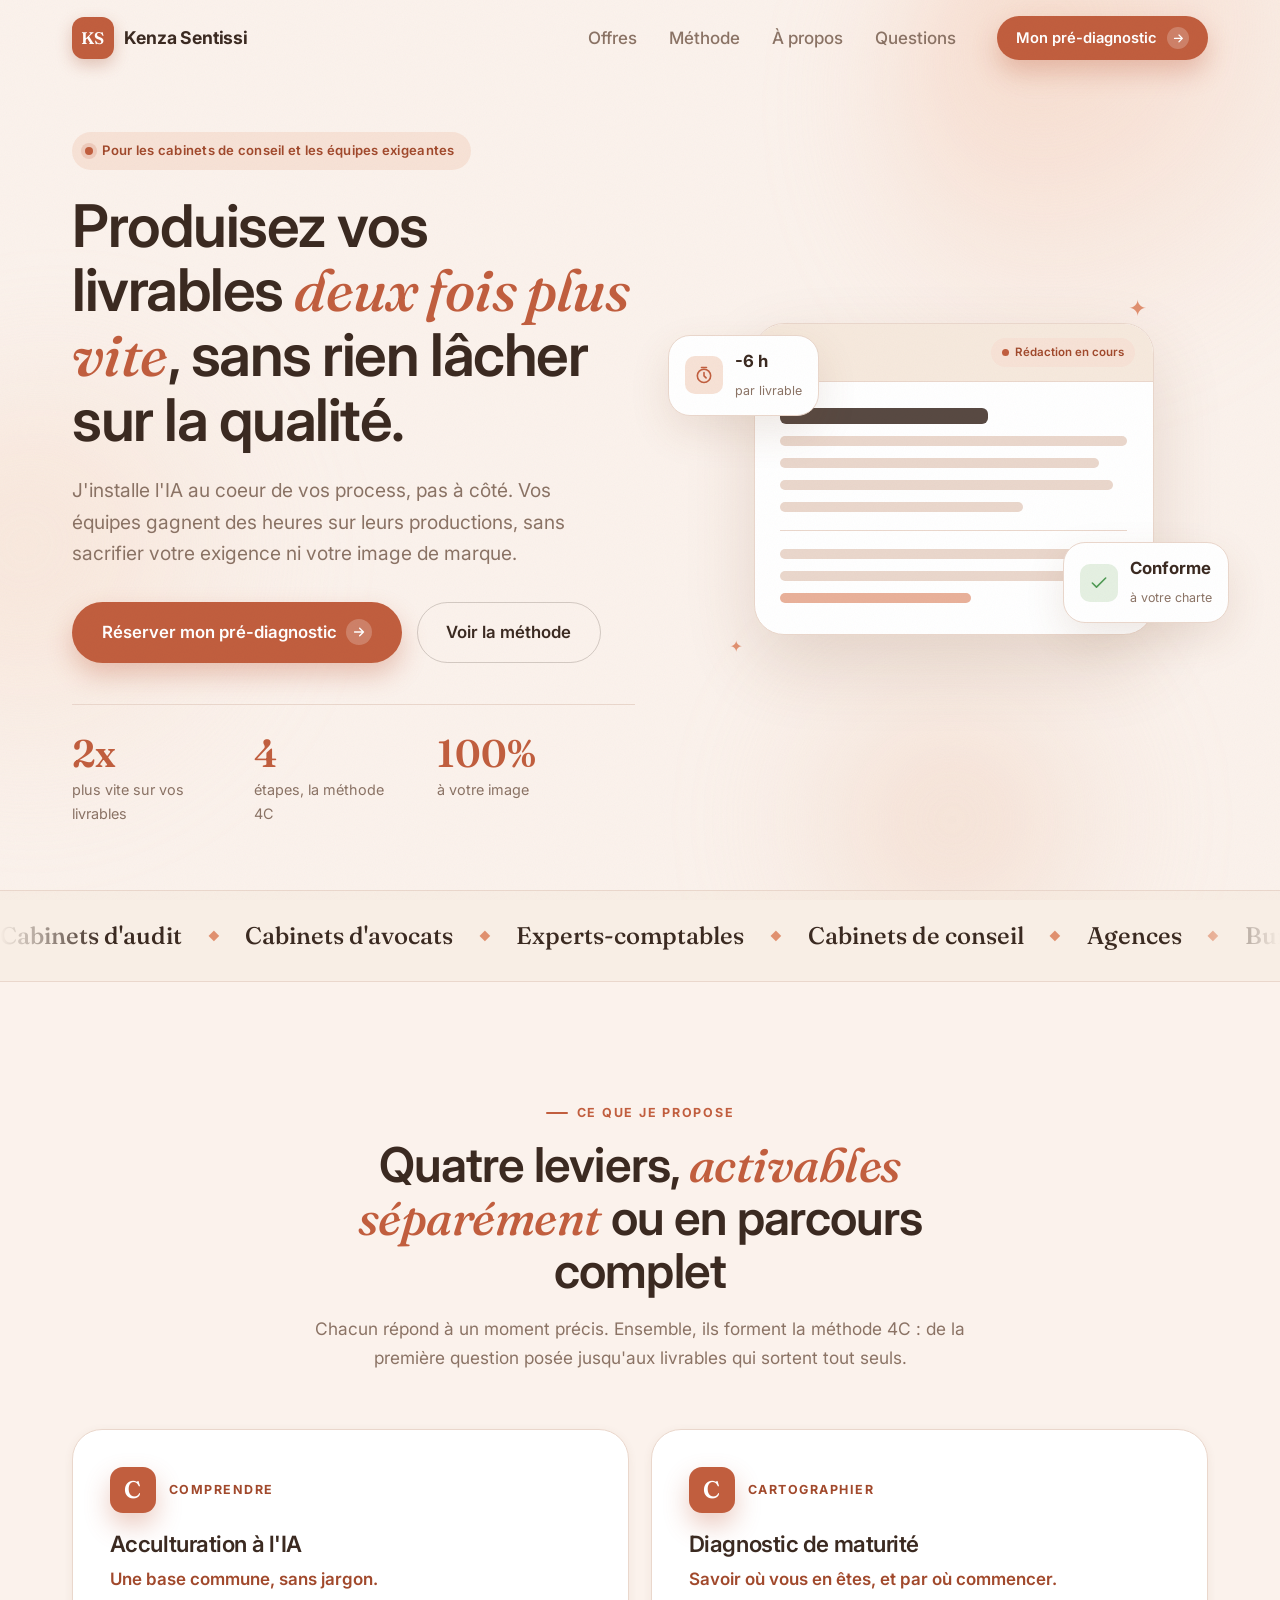
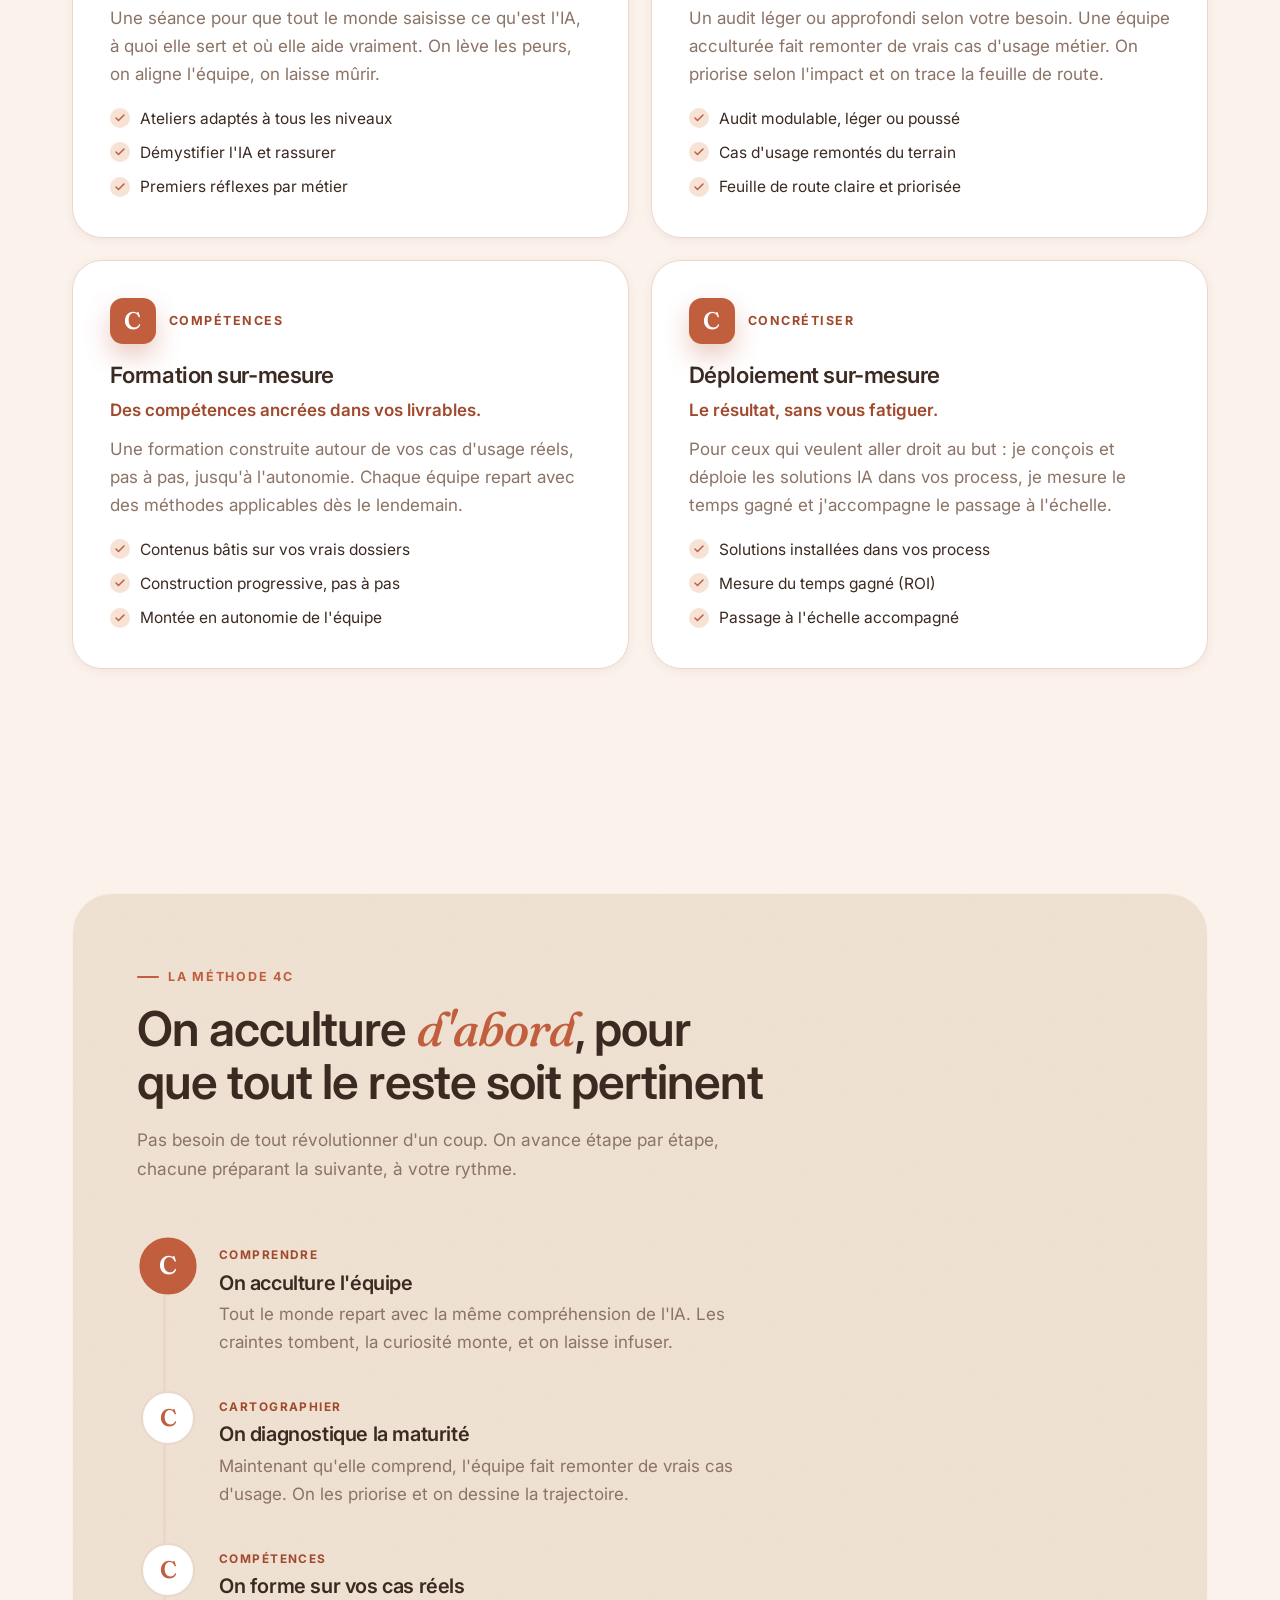
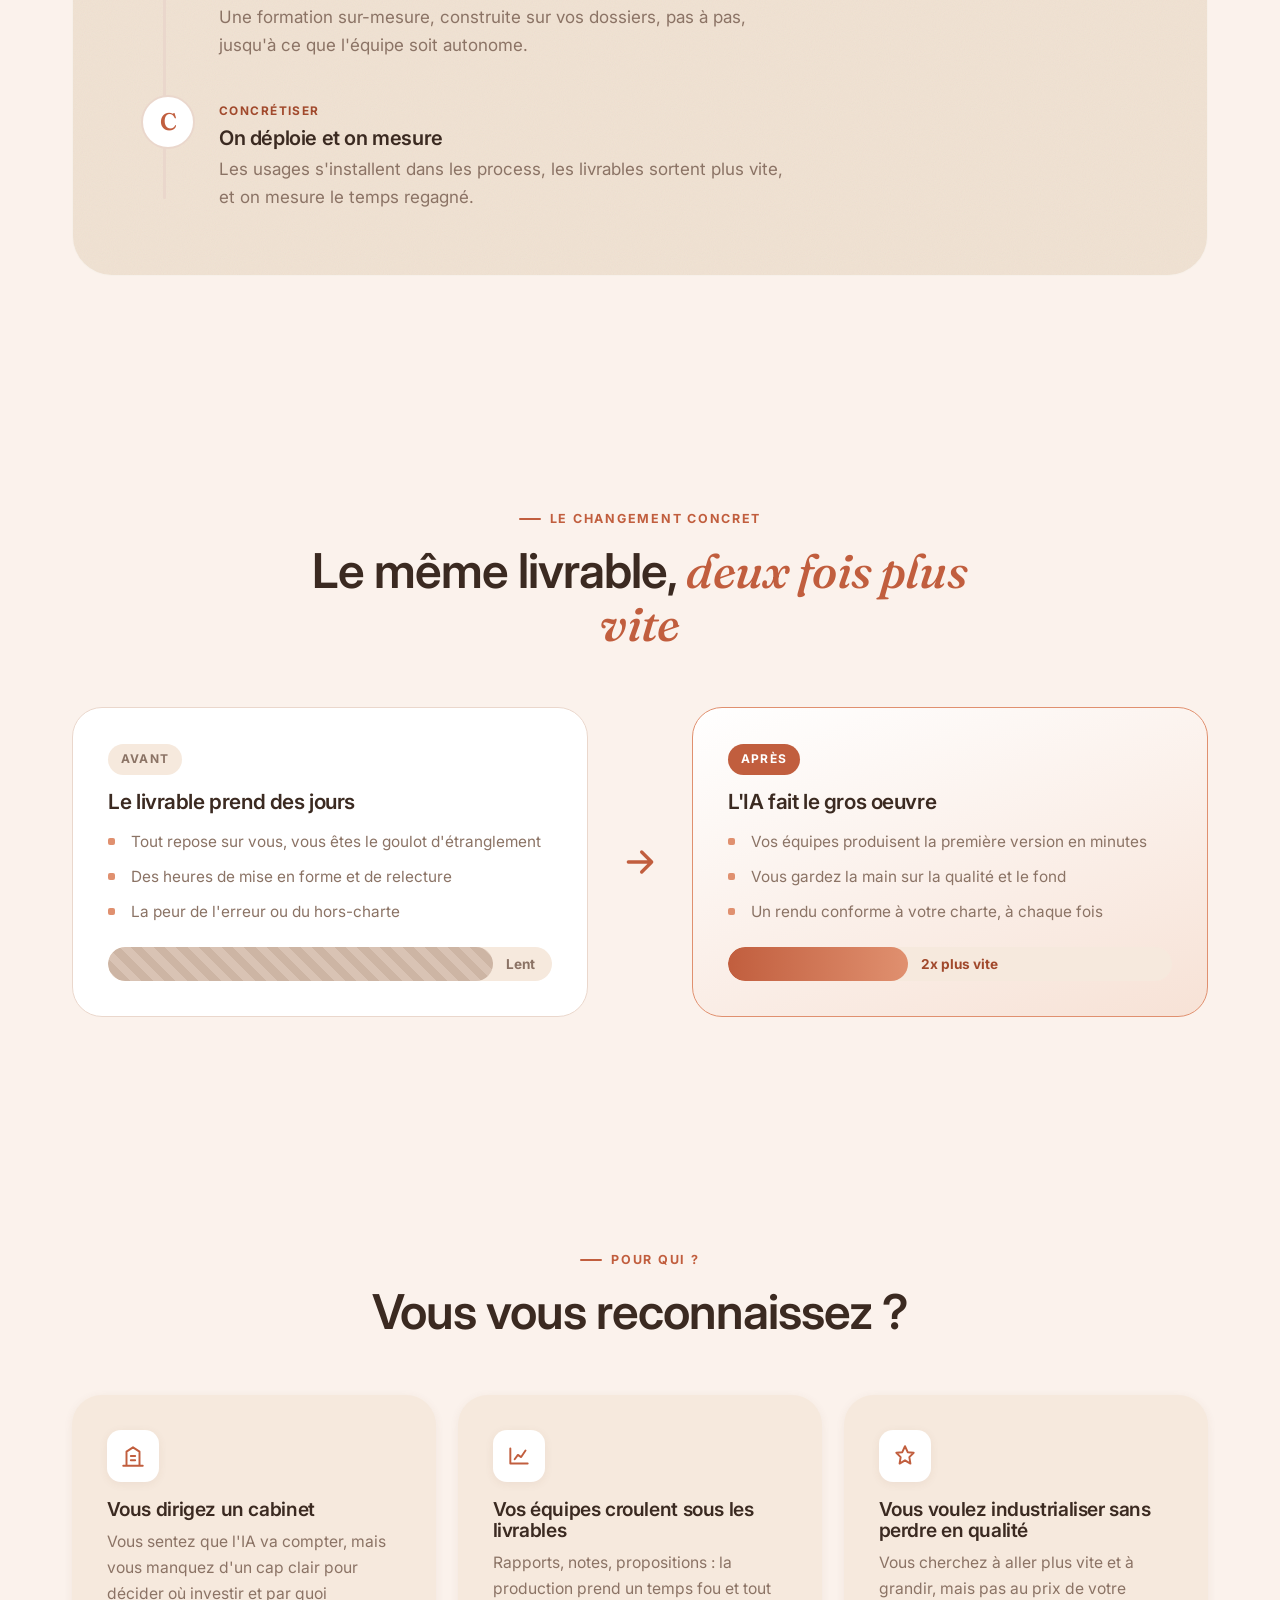
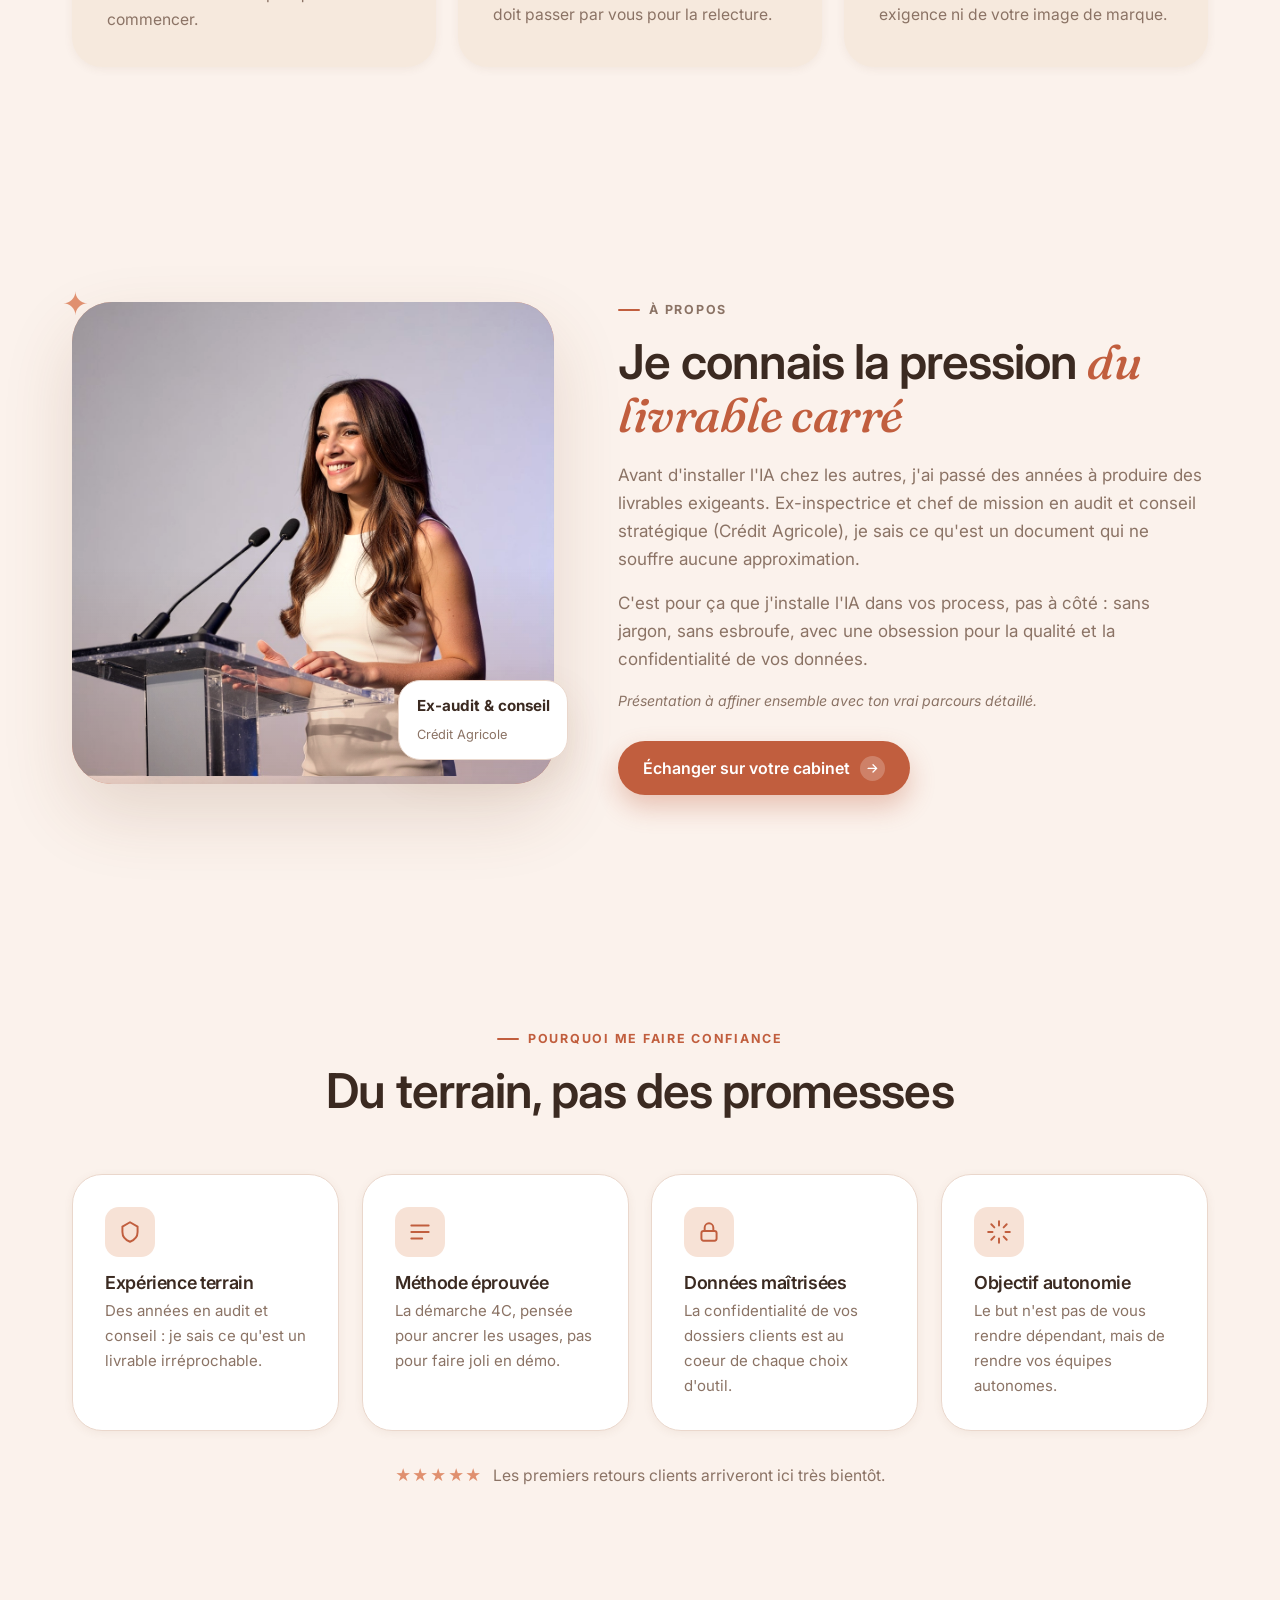
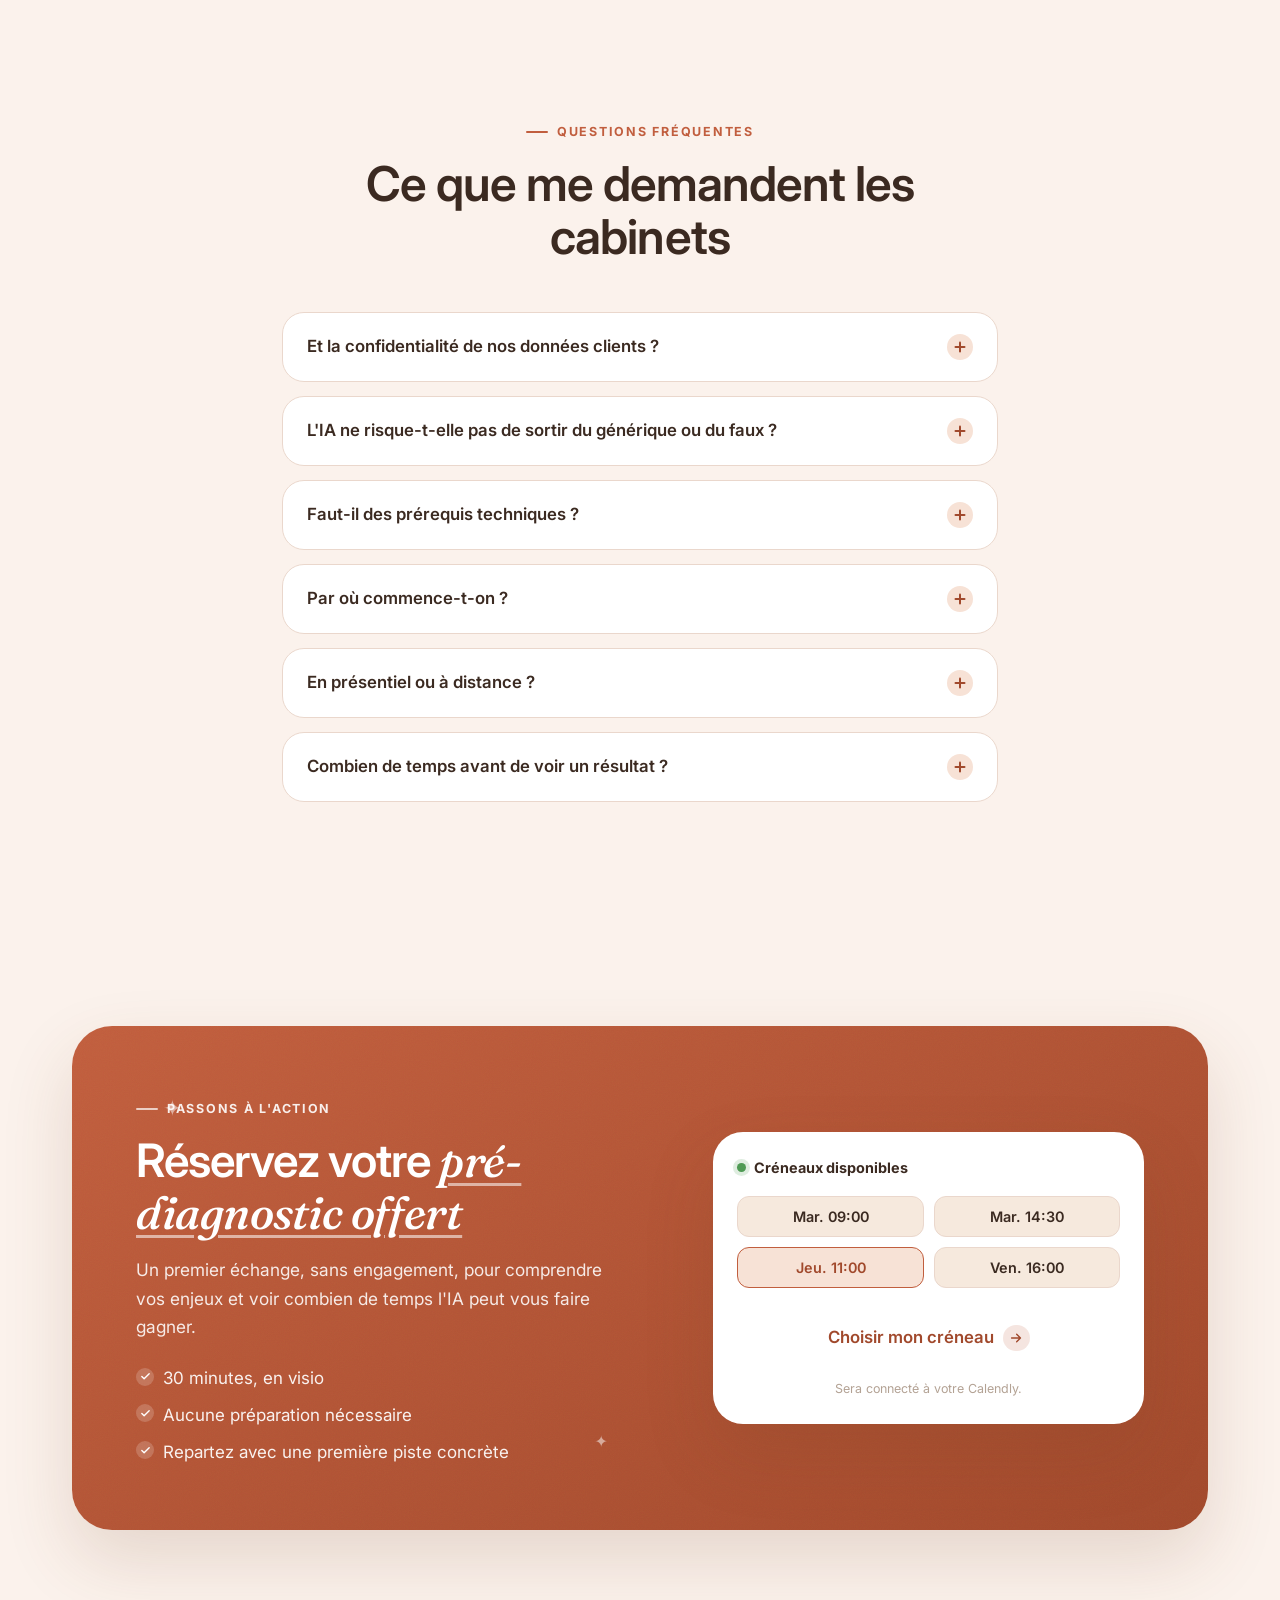
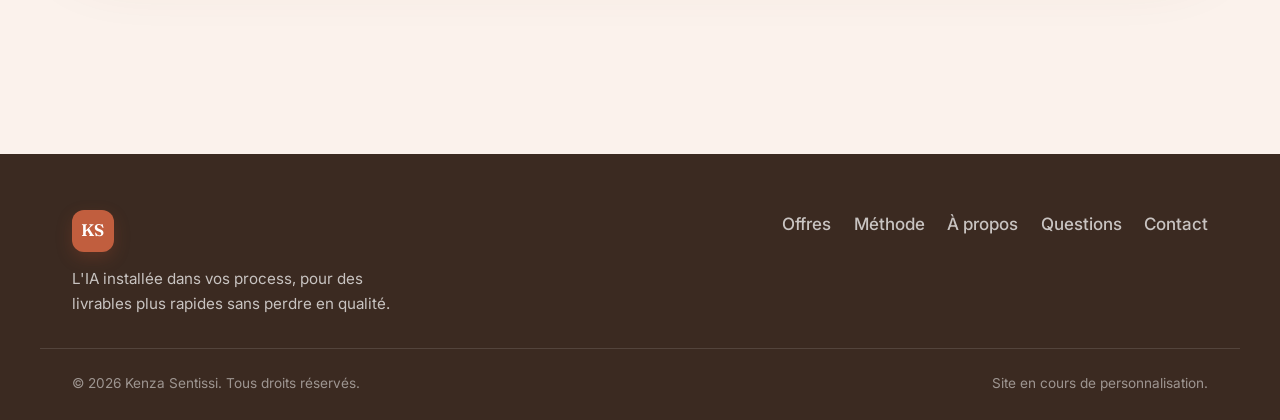
==== index.html @ ba9efb5d "feat: landing page Leverya v2 (terracotta, méthode 4C) Site statique HTML/CSS/JS. Palette terracotta" ====
<!DOCTYPE html>
<html lang="fr">
  <head>
    <meta charset="UTF-8" />
    <meta name="viewport" content="width=device-width, initial-scale=1.0" />
    <meta
      name="description"
      content="J'aide les cabinets de conseil et les équipes exigeantes à produire leurs livrables deux fois plus vite grâce à l'IA, sans sacrifier la qualité ni leur image. Acculturation, diagnostic, formation et déploiement sur-mesure."
    />
    <title>Kenza Sentissi · L'IA au service de vos livrables</title>
    <link
      rel="icon"
      href="data:image/svg+xml,%3Csvg xmlns='http://www.w3.org/2000/svg' viewBox='0 0 100 100'%3E%3Crect width='100' height='100' rx='26' fill='%23C15E3E'/%3E%3Ctext x='50' y='73' font-family='Georgia,serif' font-size='60' font-weight='600' text-anchor='middle' fill='white'%3EK%3C/text%3E%3C/svg%3E"
    />

    <!-- Polices : Inter (texte, coherent avec le brand kit) + Fraunces (accents editoriaux) -->
    <link rel="preconnect" href="https://fonts.googleapis.com" />
    <link rel="preconnect" href="https://fonts.gstatic.com" crossorigin />
    <link
      href="https://fonts.googleapis.com/css2?family=Fraunces:ital,opsz,wght@0,9..144,400;0,9..144,500;0,9..144,600;1,9..144,400;1,9..144,500;1,9..144,600&family=Inter:wght@400;500;600;700&display=swap"
      rel="stylesheet"
    />

    <link rel="stylesheet" href="css/style.css" />
  </head>

  <body>
    <!-- Formes organiques animees en fond -->
    <div class="bg-decor" aria-hidden="true">
      <span class="blob blob-1"></span>
      <span class="blob blob-2"></span>
      <span class="blob blob-3"></span>
    </div>

    <!-- ===================== EN-TETE ===================== -->
    <header class="site-header" id="haut">
      <div class="container header-inner">
        <a class="brand" href="#haut" aria-label="Retour en haut">
          <span class="brand-mark">KS</span>
          <span class="brand-name">Kenza Sentissi</span>
        </a>

        <nav class="nav" aria-label="Navigation principale">
          <a href="#offres">Offres</a>
          <a href="#methode">Méthode</a>
          <a href="#apropos">À propos</a>
          <a href="#faq">Questions</a>
        </nav>

        <a class="btn btn-primary btn-sm nav-cta" href="#contact">
          Mon pré-diagnostic
          <svg class="btn-arrow" viewBox="0 0 24 24" aria-hidden="true">
            <path d="M5 12h14M13 6l6 6-6 6" />
          </svg>
        </a>

        <button class="burger" id="burger" aria-label="Ouvrir le menu" aria-expanded="false">
          <span></span><span></span><span></span>
        </button>
      </div>

      <div class="mobile-menu" id="mobileMenu" hidden>
        <a href="#offres">Offres</a>
        <a href="#methode">Méthode</a>
        <a href="#apropos">À propos</a>
        <a href="#faq">Questions</a>
        <a class="btn btn-primary" href="#contact">Mon pré-diagnostic</a>
      </div>
    </header>

    <main>
      <!-- ===================== HERO ===================== -->
      <section class="hero">
        <div class="container hero-grid">
          <div class="hero-copy reveal">
            <p class="kicker">
              <span class="kicker-dot"></span>
              Pour les cabinets de conseil et les équipes exigeantes
            </p>
            <h1 class="hero-title">
              Produisez vos livrables
              <em>deux fois plus vite</em>,
              sans rien lâcher sur la qualité.
            </h1>
            <p class="hero-sub">
              J'installe l'IA au coeur de vos process, pas à côté. Vos équipes
              gagnent des heures sur leurs productions, sans sacrifier votre
              exigence ni votre image de marque.
            </p>
            <div class="hero-actions">
              <a class="btn btn-primary btn-lg" href="#contact">
                Réserver mon pré-diagnostic
                <svg class="btn-arrow" viewBox="0 0 24 24" aria-hidden="true">
                  <path d="M5 12h14M13 6l6 6-6 6" />
                </svg>
              </a>
              <a class="btn btn-ghost btn-lg" href="#methode">Voir la méthode</a>
            </div>

            <ul class="hero-stats">
              <li>
                <span class="stat-num" data-target="2" data-suffix="x">0</span>
                <span class="stat-label">plus vite sur vos livrables</span>
              </li>
              <li>
                <span class="stat-num" data-target="4" data-suffix="">0</span>
                <span class="stat-label">étapes, la méthode 4C</span>
              </li>
              <li>
                <span class="stat-num" data-target="100" data-suffix="%">0</span>
                <span class="stat-label">à votre image</span>
              </li>
            </ul>
          </div>

          <!-- Visuel anime : un livrable qui se genere -->
          <div class="hero-visual reveal" aria-hidden="true">
            <div class="doc-window">
              <div class="doc-bar">
                <span></span><span></span><span></span>
                <div class="doc-pill">
                  <span class="doc-dot-live"></span> Rédaction en cours
                </div>
              </div>
              <div class="doc-body">
                <div class="doc-title-line"></div>
                <div class="doc-line l1"></div>
                <div class="doc-line l2"></div>
                <div class="doc-line l3"></div>
                <div class="doc-line l4"></div>
                <div class="doc-sep"></div>
                <div class="doc-line l5"></div>
                <div class="doc-line l6"></div>
                <div class="doc-line l7"></div>
              </div>
            </div>

            <div class="float-card float-card-time">
              <div class="fc-icon">
                <svg viewBox="0 0 24 24"><circle cx="12" cy="13" r="8" /><path d="M12 9v4l2.5 2.5M12 3h0M9 3h6" /></svg>
              </div>
              <div>
                <strong>-6 h</strong>
                <span>par livrable</span>
              </div>
            </div>

            <div class="float-card float-card-quality">
              <div class="fc-icon fc-icon-2">
                <svg viewBox="0 0 24 24"><path d="M20 6L9 17l-5-5" /></svg>
              </div>
              <div>
                <strong>Conforme</strong>
                <span>à votre charte</span>
              </div>
            </div>

            <span class="spark spark-1">✦</span>
            <span class="spark spark-2">✦</span>
          </div>
        </div>
      </section>

      <!-- ===================== MARQUEE CIBLES ===================== -->
      <section class="marquee-wrap" aria-label="Structures accompagnées">
        <div class="marquee">
          <div class="marquee-track">
            <span>Cabinets d'audit</span><i>◆</i>
            <span>Cabinets d'avocats</span><i>◆</i>
            <span>Experts-comptables</span><i>◆</i>
            <span>Cabinets de conseil</span><i>◆</i>
            <span>Agences</span><i>◆</i>
            <span>Bureaux d'études</span><i>◆</i>
            <span>Cabinets d'audit</span><i>◆</i>
            <span>Cabinets d'avocats</span><i>◆</i>
            <span>Experts-comptables</span><i>◆</i>
            <span>Cabinets de conseil</span><i>◆</i>
            <span>Agences</span><i>◆</i>
            <span>Bureaux d'études</span><i>◆</i>
          </div>
        </div>
      </section>

      <!-- ===================== OFFRES (4C) ===================== -->
      <section class="section" id="offres">
        <div class="container">
          <header class="section-head reveal">
            <p class="eyebrow">Ce que je propose</p>
            <h2 class="section-title">
              Quatre leviers, <em>activables séparément</em> ou en parcours complet
            </h2>
            <p class="section-lead">
              Chacun répond à un moment précis. Ensemble, ils forment la méthode
              4C : de la première question posée jusqu'aux livrables qui sortent
              tout seuls.
            </p>
          </header>

          <div class="cards-grid">
            <article class="card offer-card reveal">
              <div class="offer-top">
                <span class="offer-letter">C</span>
                <span class="offer-step">Comprendre</span>
              </div>
              <h3>Acculturation à l'IA</h3>
              <p class="offer-tagline">Une base commune, sans jargon.</p>
              <p class="offer-text">
                Une séance pour que tout le monde saisisse ce qu'est l'IA, à quoi
                elle sert et où elle aide vraiment. On lève les peurs, on aligne
                l'équipe, on laisse mûrir.
              </p>
              <ul class="check-list">
                <li>Ateliers adaptés à tous les niveaux</li>
                <li>Démystifier l'IA et rassurer</li>
                <li>Premiers réflexes par métier</li>
              </ul>
            </article>

            <article class="card offer-card reveal">
              <div class="offer-top">
                <span class="offer-letter">C</span>
                <span class="offer-step">Cartographier</span>
              </div>
              <h3>Diagnostic de maturité</h3>
              <p class="offer-tagline">Savoir où vous en êtes, et par où commencer.</p>
              <p class="offer-text">
                Un audit léger ou approfondi selon votre besoin. Une équipe
                acculturée fait remonter de vrais cas d'usage métier. On priorise
                selon l'impact et on trace la feuille de route.
              </p>
              <ul class="check-list">
                <li>Audit modulable, léger ou poussé</li>
                <li>Cas d'usage remontés du terrain</li>
                <li>Feuille de route claire et priorisée</li>
              </ul>
            </article>

            <article class="card offer-card reveal">
              <div class="offer-top">
                <span class="offer-letter">C</span>
                <span class="offer-step">Compétences</span>
              </div>
              <h3>Formation sur-mesure</h3>
              <p class="offer-tagline">Des compétences ancrées dans vos livrables.</p>
              <p class="offer-text">
                Une formation construite autour de vos cas d'usage réels, pas à
                pas, jusqu'à l'autonomie. Chaque équipe repart avec des méthodes
                applicables dès le lendemain.
              </p>
              <ul class="check-list">
                <li>Contenus bâtis sur vos vrais dossiers</li>
                <li>Construction progressive, pas à pas</li>
                <li>Montée en autonomie de l'équipe</li>
              </ul>
            </article>

            <article class="card offer-card reveal">
              <div class="offer-top">
                <span class="offer-letter">C</span>
                <span class="offer-step">Concrétiser</span>
              </div>
              <h3>Déploiement sur-mesure</h3>
              <p class="offer-tagline">Le résultat, sans vous fatiguer.</p>
              <p class="offer-text">
                Pour ceux qui veulent aller droit au but : je conçois et déploie
                les solutions IA dans vos process, je mesure le temps gagné et
                j'accompagne le passage à l'échelle.
              </p>
              <ul class="check-list">
                <li>Solutions installées dans vos process</li>
                <li>Mesure du temps gagné (ROI)</li>
                <li>Passage à l'échelle accompagné</li>
              </ul>
            </article>
          </div>
        </div>
      </section>

      <!-- ===================== METHODE 4C ===================== -->
      <section class="section section-method" id="methode">
        <div class="container">
          <div class="method-panel reveal">
            <header class="section-head section-head-left">
              <p class="eyebrow">La méthode 4C</p>
              <h2 class="section-title">
                On acculture <em>d'abord</em>, pour que tout le reste soit pertinent
              </h2>
              <p class="section-lead">
                Pas besoin de tout révolutionner d'un coup. On avance étape par
                étape, chacune préparant la suivante, à votre rythme.
              </p>
            </header>

            <ol class="timeline" id="timeline">
              <li class="tl-step">
                <span class="tl-node">C</span>
                <div class="tl-body">
                  <span class="tl-kicker">Comprendre</span>
                  <h3>On acculture l'équipe</h3>
                  <p>
                    Tout le monde repart avec la même compréhension de l'IA. Les
                    craintes tombent, la curiosité monte, et on laisse infuser.
                  </p>
                </div>
              </li>
              <li class="tl-step">
                <span class="tl-node">C</span>
                <div class="tl-body">
                  <span class="tl-kicker">Cartographier</span>
                  <h3>On diagnostique la maturité</h3>
                  <p>
                    Maintenant qu'elle comprend, l'équipe fait remonter de vrais
                    cas d'usage. On les priorise et on dessine la trajectoire.
                  </p>
                </div>
              </li>
              <li class="tl-step">
                <span class="tl-node">C</span>
                <div class="tl-body">
                  <span class="tl-kicker">Compétences</span>
                  <h3>On forme sur vos cas réels</h3>
                  <p>
                    Une formation sur-mesure, construite sur vos dossiers, pas à
                    pas, jusqu'à ce que l'équipe soit autonome.
                  </p>
                </div>
              </li>
              <li class="tl-step">
                <span class="tl-node">C</span>
                <div class="tl-body">
                  <span class="tl-kicker">Concrétiser</span>
                  <h3>On déploie et on mesure</h3>
                  <p>
                    Les usages s'installent dans les process, les livrables
                    sortent plus vite, et on mesure le temps regagné.
                  </p>
                </div>
              </li>
            </ol>
          </div>
        </div>
      </section>

      <!-- ===================== AVANT / APRES ===================== -->
      <section class="section">
        <div class="container">
          <header class="section-head reveal">
            <p class="eyebrow">Le changement concret</p>
            <h2 class="section-title">Le même livrable, <em>deux fois plus vite</em></h2>
          </header>

          <div class="ba-grid reveal">
            <div class="ba-card ba-before">
              <span class="ba-tag">Avant</span>
              <h3>Le livrable prend des jours</h3>
              <ul class="ba-list">
                <li>Tout repose sur vous, vous êtes le goulot d'étranglement</li>
                <li>Des heures de mise en forme et de relecture</li>
                <li>La peur de l'erreur ou du hors-charte</li>
              </ul>
              <div class="ba-bar"><i style="--w: 90%"></i><b>Lent</b></div>
            </div>

            <div class="ba-arrow" aria-hidden="true">
              <svg viewBox="0 0 24 24"><path d="M5 12h14M13 6l6 6-6 6" /></svg>
            </div>

            <div class="ba-card ba-after">
              <span class="ba-tag ba-tag-after">Après</span>
              <h3>L'IA fait le gros oeuvre</h3>
              <ul class="ba-list">
                <li>Vos équipes produisent la première version en minutes</li>
                <li>Vous gardez la main sur la qualité et le fond</li>
                <li>Un rendu conforme à votre charte, à chaque fois</li>
              </ul>
              <div class="ba-bar ba-bar-after"><i style="--w: 42%"></i><b>2x plus vite</b></div>
            </div>
          </div>
        </div>
      </section>

      <!-- ===================== POUR QUI ===================== -->
      <section class="section" id="pourqui">
        <div class="container">
          <header class="section-head reveal">
            <p class="eyebrow">Pour qui ?</p>
            <h2 class="section-title">Vous vous reconnaissez ?</h2>
          </header>

          <div class="persona-grid">
            <article class="card persona-card reveal">
              <div class="persona-ico">
                <svg viewBox="0 0 24 24"><path d="M3 21h18M6 21V8l6-4 6 4v13M10 12h4M10 16h4" /></svg>
              </div>
              <h3>Vous dirigez un cabinet</h3>
              <p>
                Vous sentez que l'IA va compter, mais vous manquez d'un cap clair
                pour décider où investir et par quoi commencer.
              </p>
            </article>
            <article class="card persona-card reveal">
              <div class="persona-ico">
                <svg viewBox="0 0 24 24"><path d="M4 19V5m0 14h16M8 15l3-4 3 2 4-6" /></svg>
              </div>
              <h3>Vos équipes croulent sous les livrables</h3>
              <p>
                Rapports, notes, propositions : la production prend un temps fou
                et tout doit passer par vous pour la relecture.
              </p>
            </article>
            <article class="card persona-card reveal">
              <div class="persona-ico">
                <svg viewBox="0 0 24 24"><path d="M12 3l2.5 5.5L20 9l-4 4 1 6-5-3-5 3 1-6-4-4 5.5-.5z" /></svg>
              </div>
              <h3>Vous voulez industrialiser sans perdre en qualité</h3>
              <p>
                Vous cherchez à aller plus vite et à grandir, mais pas au prix de
                votre exigence ni de votre image de marque.
              </p>
            </article>
          </div>
        </div>
      </section>

      <!-- ===================== A PROPOS ===================== -->
      <section class="section section-about" id="apropos">
        <div class="container">
          <div class="about-grid reveal">
            <div class="about-media">
              <div class="about-frame">
                <img src="assets/images/kenza-speaking.png" alt="Kenza Sentissi lors d'une intervention" />
              </div>
              <div class="about-badge">
                <strong>Ex-audit &amp; conseil</strong>
                <span>Crédit Agricole</span>
              </div>
              <span class="spark about-spark">✦</span>
            </div>

            <div class="about-body">
              <p class="eyebrow">À propos</p>
              <h2 class="section-title">
                Je connais la pression <em>du livrable carré</em>
              </h2>
              <p>
                Avant d'installer l'IA chez les autres, j'ai passé des années à
                produire des livrables exigeants. Ex-inspectrice et chef de
                mission en audit et conseil stratégique (Crédit Agricole), je
                sais ce qu'est un document qui ne souffre aucune approximation.
              </p>
              <p>
                C'est pour ça que j'installe l'IA dans vos process, pas à côté :
                sans jargon, sans esbroufe, avec une obsession pour la qualité et
                la confidentialité de vos données.
              </p>
              <p class="about-note">
                Présentation à affiner ensemble avec ton vrai parcours détaillé.
              </p>
              <a class="btn btn-primary" href="#contact">
                Échanger sur votre cabinet
                <svg class="btn-arrow" viewBox="0 0 24 24" aria-hidden="true">
                  <path d="M5 12h14M13 6l6 6-6 6" />
                </svg>
              </a>
            </div>
          </div>
        </div>
      </section>

      <!-- ===================== PREUVE / CONFIANCE ===================== -->
      <section class="section" id="preuve">
        <div class="container">
          <header class="section-head reveal">
            <p class="eyebrow">Pourquoi me faire confiance</p>
            <h2 class="section-title">Du terrain, pas des promesses</h2>
          </header>

          <div class="trust-grid">
            <article class="card trust-card reveal">
              <div class="trust-ico"><svg viewBox="0 0 24 24"><path d="M12 3l7 4v5c0 4.5-3 7.5-7 9-4-1.5-7-4.5-7-9V7z" /></svg></div>
              <h3>Expérience terrain</h3>
              <p>Des années en audit et conseil : je sais ce qu'est un livrable irréprochable.</p>
            </article>
            <article class="card trust-card reveal">
              <div class="trust-ico"><svg viewBox="0 0 24 24"><path d="M4 6h16M4 12h16M4 18h10" /></svg></div>
              <h3>Méthode éprouvée</h3>
              <p>La démarche 4C, pensée pour ancrer les usages, pas pour faire joli en démo.</p>
            </article>
            <article class="card trust-card reveal">
              <div class="trust-ico"><svg viewBox="0 0 24 24"><rect x="5" y="11" width="14" height="9" rx="2" /><path d="M8 11V8a4 4 0 0 1 8 0v3" /></svg></div>
              <h3>Données maîtrisées</h3>
              <p>La confidentialité de vos dossiers clients est au coeur de chaque choix d'outil.</p>
            </article>
            <article class="card trust-card reveal">
              <div class="trust-ico"><svg viewBox="0 0 24 24"><path d="M12 2v4M12 18v4M4.9 4.9l2.8 2.8M16.3 16.3l2.8 2.8M2 12h4M18 12h4M4.9 19.1l2.8-2.8M16.3 7.7l2.8-2.8" /></svg></div>
              <h3>Objectif autonomie</h3>
              <p>Le but n'est pas de vous rendre dépendant, mais de rendre vos équipes autonomes.</p>
            </article>
          </div>

          <p class="proof-soon reveal">
            <span>★★★★★</span> Les premiers retours clients arriveront ici très bientôt.
          </p>
        </div>
      </section>

      <!-- ===================== FAQ ===================== -->
      <section class="section section-faq" id="faq">
        <div class="container narrow">
          <header class="section-head reveal">
            <p class="eyebrow">Questions fréquentes</p>
            <h2 class="section-title">Ce que me demandent les cabinets</h2>
          </header>

          <div class="faq reveal">
            <details class="faq-item">
              <summary>Et la confidentialité de nos données clients ?<span class="faq-icon"></span></summary>
              <div class="faq-answer"><p>C'est la première question, et elle est centrale. On choisit les outils et les réglages qui gardent vos données sous contrôle, et on pose les bonnes pratiques dès le départ.</p></div>
            </details>
            <details class="faq-item">
              <summary>L'IA ne risque-t-elle pas de sortir du générique ou du faux ?<span class="faq-icon"></span></summary>
              <div class="faq-answer"><p>Si on la laisse faire seule, oui. Tout l'enjeu est de l'alimenter avec vos vraies sources et de garder l'humain sur la qualité. C'est exactement ce que j'installe dans vos process.</p></div>
            </details>
            <details class="faq-item">
              <summary>Faut-il des prérequis techniques ?<span class="faq-icon"></span></summary>
              <div class="faq-answer"><p>Aucun. Tout part de l'acculturation, accessible même en partant de zéro. On avance à votre rythme, avec des exemples tirés de vos dossiers.</p></div>
            </details>
            <details class="faq-item">
              <summary>Par où commence-t-on ?<span class="faq-icon"></span></summary>
              <div class="faq-answer"><p>Par un pré-diagnostic offert : un premier échange pour cerner vos enjeux et choisir la bonne porte d'entrée, de l'acculturation au déploiement.</p></div>
            </details>
            <details class="faq-item">
              <summary>En présentiel ou à distance ?<span class="faq-icon"></span></summary>
              <div class="faq-answer"><p>Les deux. Les ateliers gagnent souvent à se faire en présentiel, le suivi peut se poursuivre à distance, selon vos contraintes.</p></div>
            </details>
            <details class="faq-item">
              <summary>Combien de temps avant de voir un résultat ?<span class="faq-icon"></span></summary>
              <div class="faq-answer"><p>Un premier livrable accéléré peut apparaître dès les premières semaines. On mesure ensemble le temps gagné pour piloter la suite.</p></div>
            </details>
          </div>
        </div>
      </section>

      <!-- ===================== CONTACT / CTA ===================== -->
      <section class="section" id="contact">
        <div class="container">
          <div class="cta-panel reveal">
            <span class="spark cta-spark-1">✦</span>
            <span class="spark cta-spark-2">✦</span>

            <div class="cta-inner">
              <div class="cta-copy">
                <p class="eyebrow eyebrow-light">Passons à l'action</p>
                <h2 class="cta-title">Réservez votre <em>pré-diagnostic offert</em></h2>
                <p class="cta-lead">
                  Un premier échange, sans engagement, pour comprendre vos enjeux
                  et voir combien de temps l'IA peut vous faire gagner.
                </p>
                <ul class="cta-points">
                  <li>30 minutes, en visio</li>
                  <li>Aucune préparation nécessaire</li>
                  <li>Repartez avec une première piste concrète</li>
                </ul>
              </div>

              <!-- Encart prise de rendez-vous (a brancher sur Calendly) -->
              <div class="booking-card" id="calendly">
                <div class="booking-head">
                  <span class="booking-dot"></span> Créneaux disponibles
                </div>
                <div class="booking-slots">
                  <button class="slot" type="button">Mar. 09:00</button>
                  <button class="slot" type="button">Mar. 14:30</button>
                  <button class="slot slot-on" type="button">Jeu. 11:00</button>
                  <button class="slot" type="button">Ven. 16:00</button>
                </div>
                <a class="btn btn-light btn-lg booking-btn" href="mailto:sentissi.kenza@gmail.com?subject=Pr%C3%A9-diagnostic%20IA">
                  Choisir mon créneau
                  <svg class="btn-arrow" viewBox="0 0 24 24" aria-hidden="true"><path d="M5 12h14M13 6l6 6-6 6" /></svg>
                </a>
                <p class="booking-note">Sera connecté à votre Calendly.</p>
              </div>
            </div>
          </div>
        </div>
      </section>
    </main>

    <!-- ===================== PIED DE PAGE ===================== -->
    <footer class="site-footer">
      <div class="container footer-inner">
        <div class="footer-brand">
          <span class="brand-mark">KS</span>
          <p>L'IA installée dans vos process, pour des livrables plus rapides sans perdre en qualité.</p>
        </div>
        <nav class="footer-nav" aria-label="Pied de page">
          <a href="#offres">Offres</a>
          <a href="#methode">Méthode</a>
          <a href="#apropos">À propos</a>
          <a href="#faq">Questions</a>
          <a href="#contact">Contact</a>
        </nav>
      </div>
      <div class="container footer-bottom">
        <p>© 2026 Kenza Sentissi. Tous droits réservés.</p>
        <p class="footer-note">Site en cours de personnalisation.</p>
      </div>
    </footer>

    <script src="js/main.js"></script>
  </body>
</html>
---- css/style.css ----
/* =========================================================
   Kenza Sentissi · L'IA au service de vos livrables
   Design system v2 : palette terracotta + dynamisme
   Sommaire :
     1. Variables
     2. Reset et base
     3. Fond anime (blobs)
     4. Utilitaires (container, boutons, titres)
     5. En-tete
     6. Hero (+ visuel anime, compteurs)
     7. Marquee
     8. Offres 4C
     9. Methode (timeline qui se trace)
     10. Avant / apres
     11. Personas
     12. A propos
     13. Preuve
     14. FAQ
     15. CTA + prise de rendez-vous
     16. Pied de page
     17. Animations et responsive
   ========================================================= */

/* ============ 1. VARIABLES ============ */
:root {
  /* Palette terracotta (brand kit) */
  --cream: #fbf2ec;
  --cream-2: #f6e9dd;
  --cream-panel: #f0e2d3;
  --line-warm: #ead7cc;
  --white: #ffffff;

  --terra: #c15e3e;
  --terra-2: #e0906f;
  --terra-deep: #a1492c;
  --terra-soft: #f7e2d6;

  --ink: #3b2a21;
  --ink-soft: #8b7365;
  --ink-faint: #b3a294;

  /* Ombres chaudes */
  --shadow-sm: 0 2px 10px rgba(120, 70, 40, 0.07);
  --shadow-md: 0 16px 40px rgba(120, 70, 40, 0.12);
  --shadow-lg: 0 30px 70px rgba(120, 70, 40, 0.16);
  --shadow-terra: 0 12px 26px rgba(193, 94, 62, 0.32);

  /* Rayons */
  --r-sm: 14px;
  --r-md: 22px;
  --r-lg: 30px;
  --r-xl: 40px;
  --r-pill: 999px;

  --sans: "Inter", system-ui, -apple-system, "Segoe UI", Roboto, sans-serif;
  --serif: "Fraunces", Georgia, "Times New Roman", serif;

  --container: 1200px;
  --pad: clamp(1.1rem, 4vw, 2rem);
  --section-y: clamp(4rem, 9vw, 7rem);

  --grain: url("data:image/svg+xml,%3Csvg xmlns='http://www.w3.org/2000/svg' width='160' height='160'%3E%3Cfilter id='n'%3E%3CfeTurbulence type='fractalNoise' baseFrequency='0.9' numOctaves='2' stitchTiles='stitch'/%3E%3C/filter%3E%3Crect width='100%25' height='100%25' filter='url(%23n)'/%3E%3C/svg%3E");
}

/* ============ 2. RESET ET BASE ============ */
*,
*::before,
*::after {
  box-sizing: border-box;
  margin: 0;
  padding: 0;
}

html {
  scroll-behavior: smooth;
  scroll-padding-top: 90px;
  background: var(--cream);
  -webkit-text-size-adjust: 100%;
}

body {
  position: relative;
  font-family: var(--sans);
  color: var(--ink);
  background: transparent;
  line-height: 1.65;
  font-size: 1.0625rem;
  -webkit-font-smoothing: antialiased;
  text-rendering: optimizeLegibility;
  overflow-x: hidden;
}

body::before {
  content: "";
  position: fixed;
  inset: 0;
  background-image: var(--grain);
  background-size: 160px;
  opacity: 0.04;
  pointer-events: none;
  z-index: 9999;
  mix-blend-mode: multiply;
}

img {
  max-width: 100%;
  display: block;
}
a {
  color: inherit;
  text-decoration: none;
}
h1,
h2,
h3 {
  line-height: 1.1;
  font-weight: 600;
  letter-spacing: -0.02em;
}
em {
  font-style: normal;
}
.hero-title em,
.section-title em,
.cta-title em {
  font-family: var(--serif);
  font-style: italic;
  font-weight: 500;
  letter-spacing: -0.01em;
  color: var(--terra);
}
svg {
  display: block;
}
::selection {
  background: var(--terra);
  color: #fff;
}

/* ============ 3. FOND ANIME ============ */
.bg-decor {
  position: fixed;
  inset: 0;
  z-index: -1;
  overflow: hidden;
  pointer-events: none;
}
.blob {
  position: absolute;
  border-radius: 50%;
  filter: blur(60px);
  opacity: 0.5;
}
.blob-1 {
  width: 520px;
  height: 520px;
  top: -140px;
  right: -120px;
  background: radial-gradient(circle at 30% 30%, #f3c3ab, transparent 70%);
  animation: blobFloat 20s ease-in-out infinite;
}
.blob-2 {
  width: 460px;
  height: 460px;
  top: 40%;
  left: -160px;
  background: radial-gradient(circle at 40% 40%, #f6d9c6, transparent 70%);
  animation: blobFloat 26s ease-in-out infinite reverse;
}
.blob-3 {
  width: 400px;
  height: 400px;
  bottom: -120px;
  right: 10%;
  background: radial-gradient(circle at 50% 50%, #eecbb6, transparent 70%);
  animation: blobFloat 23s ease-in-out infinite;
}

/* ============ 4. UTILITAIRES ============ */
.container {
  width: 100%;
  max-width: var(--container);
  margin-inline: auto;
  padding-inline: var(--pad);
}
.container.narrow {
  max-width: 780px;
}
.section {
  padding-block: var(--section-y);
  position: relative;
}

.eyebrow {
  display: inline-flex;
  align-items: center;
  gap: 0.55rem;
  font-size: 0.78rem;
  font-weight: 700;
  letter-spacing: 0.14em;
  text-transform: uppercase;
  color: var(--terra);
  margin-bottom: 1rem;
}
.eyebrow::before {
  content: "";
  width: 22px;
  height: 2px;
  border-radius: 2px;
  background: var(--terra);
}
.eyebrow-light {
  color: rgba(255, 255, 255, 0.9);
}
.eyebrow-light::before {
  background: rgba(255, 255, 255, 0.7);
}

.section-head {
  max-width: 720px;
  margin: 0 auto clamp(2.5rem, 5vw, 3.5rem);
  text-align: center;
}
.section-head-left {
  margin-inline: 0;
  text-align: left;
}
.section-title {
  font-size: clamp(1.9rem, 3.8vw, 3rem);
}
.section-lead {
  margin-top: 1.1rem;
  color: var(--ink-soft);
  font-size: 1.08rem;
}

/* Boutons */
.btn {
  display: inline-flex;
  align-items: center;
  justify-content: center;
  gap: 0.6rem;
  padding: 0.85rem 1.5rem;
  border: 1px solid transparent;
  border-radius: var(--r-pill);
  font-family: inherit;
  font-size: 1rem;
  font-weight: 600;
  line-height: 1;
  cursor: pointer;
  transition: transform 0.25s ease, box-shadow 0.25s ease, background 0.25s ease,
    border-color 0.25s ease;
  white-space: nowrap;
}
.btn-sm {
  padding: 0.6rem 1.1rem;
  font-size: 0.92rem;
}
.btn-lg {
  padding: 1.02rem 1.8rem;
  font-size: 1.05rem;
}
.btn-arrow {
  flex: none;
  width: 1.55em;
  height: 1.55em;
  padding: 0.32em;
  border-radius: 50%;
  fill: none;
  stroke: currentColor;
  stroke-width: 2.2;
  stroke-linecap: round;
  stroke-linejoin: round;
  transition: transform 0.25s ease;
}
.btn:hover .btn-arrow {
  transform: translateX(3px);
}
.btn-primary {
  background: var(--terra);
  color: #fff;
  box-shadow: var(--shadow-terra);
}
.btn-primary .btn-arrow {
  background: rgba(255, 255, 255, 0.22);
}
.btn-primary:hover {
  background: var(--terra-deep);
  transform: translateY(-2px);
  box-shadow: 0 18px 34px rgba(161, 73, 44, 0.36);
}
.btn-ghost {
  background: transparent;
  color: var(--ink);
  border-color: rgba(59, 42, 33, 0.2);
}
.btn-ghost:hover {
  background: rgba(59, 42, 33, 0.04);
  border-color: var(--ink);
  transform: translateY(-2px);
}
.btn-light {
  background: #fff;
  color: var(--terra-deep);
}
.btn-light .btn-arrow {
  background: rgba(193, 94, 62, 0.16);
}
.btn-light:hover {
  transform: translateY(-2px);
  box-shadow: 0 18px 34px rgba(0, 0, 0, 0.16);
}

/* Carte generique */
.card {
  background: var(--white);
  border: 1px solid var(--line-warm);
  border-radius: var(--r-lg);
  box-shadow: var(--shadow-sm);
  transition: transform 0.3s ease, box-shadow 0.3s ease;
}

.spark {
  position: absolute;
  color: var(--terra-2);
  font-size: 1.4rem;
  line-height: 1;
  pointer-events: none;
  animation: floatY 6s ease-in-out infinite;
}

/* ============ 5. EN-TETE ============ */
.site-header {
  position: sticky;
  top: 0;
  z-index: 100;
  transition: background 0.3s ease, box-shadow 0.3s ease, backdrop-filter 0.3s ease;
}
.site-header.scrolled {
  background: rgba(251, 242, 236, 0.82);
  backdrop-filter: saturate(180%) blur(14px);
  box-shadow: 0 1px 0 var(--line-warm), 0 8px 30px rgba(120, 70, 40, 0.06);
}
.header-inner {
  display: flex;
  align-items: center;
  justify-content: space-between;
  gap: 1rem;
  padding-block: 1rem;
}
.brand {
  display: inline-flex;
  align-items: center;
  gap: 0.65rem;
  font-weight: 700;
}
.brand-mark {
  display: inline-flex;
  align-items: center;
  justify-content: center;
  line-height: 1;
  width: 42px;
  height: 42px;
  border-radius: 12px;
  background: var(--terra);
  color: #fff;
  font-family: var(--serif);
  font-weight: 600;
  font-size: 1.05rem;
  letter-spacing: 0.02em;
  box-shadow: 0 6px 16px rgba(161, 73, 44, 0.28);
}
.brand-name {
  font-size: 1.1rem;
  letter-spacing: -0.01em;
}
.nav {
  display: flex;
  gap: 2rem;
  margin-left: auto;
  margin-right: 1.6rem;
}
.nav a {
  position: relative;
  font-weight: 500;
  color: var(--ink-soft);
  transition: color 0.2s ease;
}
.nav a::after {
  content: "";
  position: absolute;
  left: 0;
  bottom: -6px;
  width: 0;
  height: 2px;
  border-radius: 2px;
  background: var(--terra);
  transition: width 0.25s ease;
}
.nav a:hover {
  color: var(--ink);
}
.nav a:hover::after {
  width: 100%;
}
.burger {
  display: none;
  flex-direction: column;
  gap: 5px;
  width: 44px;
  height: 44px;
  align-items: center;
  justify-content: center;
  background: transparent;
  border: 1px solid rgba(59, 42, 33, 0.2);
  border-radius: 12px;
  cursor: pointer;
}
.burger span {
  width: 20px;
  height: 2px;
  border-radius: 2px;
  background: var(--ink);
  transition: transform 0.3s ease, opacity 0.2s ease;
}
.burger[aria-expanded="true"] span:nth-child(1) {
  transform: translateY(7px) rotate(45deg);
}
.burger[aria-expanded="true"] span:nth-child(2) {
  opacity: 0;
}
.burger[aria-expanded="true"] span:nth-child(3) {
  transform: translateY(-7px) rotate(-45deg);
}
.mobile-menu {
  display: flex;
  flex-direction: column;
  gap: 0.35rem;
  padding: 0.6rem var(--pad) 1.4rem;
  background: rgba(251, 242, 236, 0.97);
  backdrop-filter: blur(14px);
  border-top: 1px solid var(--line-warm);
}
.mobile-menu[hidden] {
  display: none;
}
.mobile-menu a {
  padding: 0.75rem 0.5rem;
  font-weight: 500;
  color: var(--ink);
  border-bottom: 1px solid var(--line-warm);
}
.mobile-menu a.btn {
  margin-top: 0.6rem;
  border-bottom: none;
  color: #fff;
}

/* ============ 6. HERO ============ */
.hero {
  padding-top: clamp(2rem, 5vw, 3.5rem);
  padding-bottom: clamp(2rem, 5vw, 4rem);
}
.hero-grid {
  display: grid;
  grid-template-columns: 1.05fr 0.95fr;
  gap: clamp(2rem, 5vw, 4rem);
  align-items: center;
}
.kicker {
  display: inline-flex;
  align-items: center;
  gap: 0.6rem;
  font-size: 0.82rem;
  font-weight: 600;
  letter-spacing: 0.02em;
  color: var(--terra-deep);
  background: var(--terra-soft);
  padding: 0.5rem 1rem 0.5rem 0.8rem;
  border-radius: var(--r-pill);
  margin-bottom: 1.5rem;
}
.kicker-dot {
  width: 8px;
  height: 8px;
  border-radius: 50%;
  background: var(--terra);
  box-shadow: 0 0 0 4px rgba(193, 94, 62, 0.18);
  animation: pulse 2.4s ease-in-out infinite;
}
.hero-title {
  font-size: clamp(2.3rem, 4.6vw, 3.7rem);
  font-weight: 600;
  letter-spacing: -0.025em;
}
.hero-sub {
  max-width: 46ch;
  margin-top: 1.4rem;
  color: var(--ink-soft);
  font-size: clamp(1.05rem, 1.6vw, 1.2rem);
}
.hero-actions {
  display: flex;
  flex-wrap: wrap;
  gap: 0.9rem;
  margin-top: 2rem;
}
.hero-stats {
  display: flex;
  flex-wrap: wrap;
  gap: 1.6rem 2.4rem;
  list-style: none;
  margin-top: 2.6rem;
  padding-top: 1.8rem;
  border-top: 1px solid var(--line-warm);
}
.hero-stats li {
  display: flex;
  flex-direction: column;
}
.stat-num {
  font-family: var(--serif);
  font-size: 2.4rem;
  font-weight: 600;
  line-height: 1;
  color: var(--terra);
}
.stat-label {
  margin-top: 0.35rem;
  font-size: 0.9rem;
  color: var(--ink-soft);
  max-width: 16ch;
}

/* Visuel anime : document */
.hero-visual {
  position: relative;
  min-height: 380px;
  display: grid;
  place-items: center;
}
.doc-window {
  width: 100%;
  max-width: 400px;
  background: var(--white);
  border-radius: var(--r-lg);
  border: 1px solid var(--line-warm);
  box-shadow: var(--shadow-lg);
  overflow: hidden;
}
.doc-bar {
  display: flex;
  align-items: center;
  gap: 6px;
  padding: 14px 18px;
  background: var(--cream-2);
  border-bottom: 1px solid var(--line-warm);
}
.doc-bar > span {
  width: 11px;
  height: 11px;
  border-radius: 50%;
  background: var(--line-warm);
}
.doc-bar > span:nth-child(1) {
  background: #e08a6a;
}
.doc-bar > span:nth-child(2) {
  background: #e8b96f;
}
.doc-bar > span:nth-child(3) {
  background: #8fbf8a;
}
.doc-pill {
  margin-left: auto;
  display: inline-flex;
  align-items: center;
  gap: 6px;
  font-size: 0.72rem;
  font-weight: 600;
  color: var(--terra-deep);
  background: var(--terra-soft);
  padding: 5px 11px;
  border-radius: var(--r-pill);
}
.doc-dot-live {
  width: 7px;
  height: 7px;
  border-radius: 50%;
  background: var(--terra);
  animation: pulse 1.6s ease-in-out infinite;
}
.doc-body {
  padding: 1.6rem 1.6rem 1.9rem;
  display: grid;
  gap: 0.75rem;
}
.doc-title-line {
  height: 16px;
  width: 60%;
  border-radius: 6px;
  background: var(--ink);
  opacity: 0.85;
  transform-origin: left;
  animation: writeLine 7s ease-in-out infinite;
}
.doc-line {
  height: 10px;
  border-radius: 5px;
  background: var(--line-warm);
  transform-origin: left;
  animation: writeLine 7s ease-in-out infinite;
}
.doc-line.l1 { width: 100%; animation-delay: 0.3s; }
.doc-line.l2 { width: 92%; animation-delay: 0.6s; }
.doc-line.l3 { width: 96%; animation-delay: 0.9s; }
.doc-line.l4 { width: 70%; animation-delay: 1.2s; }
.doc-sep { height: 1px; background: var(--line-warm); margin: 0.4rem 0; }
.doc-line.l5 { width: 88%; animation-delay: 1.6s; }
.doc-line.l6 { width: 97%; animation-delay: 1.9s; }
.doc-line.l7 { width: 55%; animation-delay: 2.2s; background: var(--terra-2); opacity: 0.7; }

.float-card {
  position: absolute;
  display: flex;
  align-items: center;
  gap: 0.7rem;
  background: var(--white);
  border: 1px solid var(--line-warm);
  border-radius: var(--r-md);
  padding: 0.75rem 1rem;
  box-shadow: var(--shadow-md);
}
.float-card strong {
  display: block;
  font-size: 1.05rem;
  color: var(--ink);
}
.float-card span {
  font-size: 0.78rem;
  color: var(--ink-soft);
}
.fc-icon {
  display: grid;
  place-items: center;
  width: 38px;
  height: 38px;
  border-radius: 10px;
  background: var(--terra-soft);
  flex: none;
}
.fc-icon svg {
  width: 20px;
  height: 20px;
  fill: none;
  stroke: var(--terra);
  stroke-width: 1.9;
  stroke-linecap: round;
  stroke-linejoin: round;
}
.fc-icon-2 {
  background: #e5f0e2;
}
.fc-icon-2 svg {
  stroke: #4f9a54;
}
.float-card-time {
  top: 12%;
  left: -6%;
  animation: floatY 5s ease-in-out infinite;
}
.float-card-quality {
  bottom: 12%;
  right: -4%;
  animation: floatY 6s ease-in-out infinite 0.6s;
}
.hero-visual .spark-1 {
  top: 2%;
  right: 12%;
}
.hero-visual .spark-2 {
  bottom: 4%;
  left: 6%;
  font-size: 1rem;
  animation-delay: 1s;
}

/* ============ 7. MARQUEE ============ */
.marquee-wrap {
  padding-block: clamp(1rem, 2vw, 1.6rem);
  border-block: 1px solid var(--line-warm);
  background: rgba(246, 233, 221, 0.5);
}
.marquee {
  overflow: hidden;
  -webkit-mask-image: linear-gradient(90deg, transparent, #000 8%, #000 92%, transparent);
  mask-image: linear-gradient(90deg, transparent, #000 8%, #000 92%, transparent);
}
.marquee-track {
  display: flex;
  align-items: center;
  gap: 1.6rem;
  width: max-content;
  animation: marquee 26s linear infinite;
}
.marquee-track span {
  font-family: var(--serif);
  font-size: 1.5rem;
  font-weight: 500;
  color: var(--ink);
  white-space: nowrap;
}
.marquee-track i {
  color: var(--terra-2);
  font-style: normal;
  font-size: 0.7rem;
}
.marquee:hover .marquee-track {
  animation-play-state: paused;
}

/* ============ 8. OFFRES 4C ============ */
.cards-grid {
  display: grid;
  grid-template-columns: repeat(2, 1fr);
  gap: clamp(1rem, 2vw, 1.4rem);
}
.offer-card {
  position: relative;
  overflow: hidden;
  padding: clamp(1.6rem, 3vw, 2.3rem);
}
.offer-card::before {
  content: "";
  position: absolute;
  top: 0;
  left: 0;
  right: 0;
  height: 4px;
  background: linear-gradient(90deg, var(--terra), var(--terra-2));
  transform: scaleX(0);
  transform-origin: left;
  transition: transform 0.35s ease;
}
.offer-card:hover {
  transform: translateY(-6px);
  box-shadow: var(--shadow-md);
}
.offer-card:hover::before {
  transform: scaleX(1);
}
.offer-top {
  display: flex;
  align-items: center;
  gap: 0.8rem;
  margin-bottom: 1.2rem;
}
.offer-letter {
  display: grid;
  place-items: center;
  width: 46px;
  height: 46px;
  border-radius: 13px;
  background: var(--terra);
  color: #fff;
  font-family: var(--serif);
  font-size: 1.5rem;
  font-weight: 600;
  box-shadow: var(--shadow-terra);
}
.offer-step {
  font-size: 0.78rem;
  font-weight: 700;
  letter-spacing: 0.12em;
  text-transform: uppercase;
  color: var(--terra-deep);
}
.offer-card h3 {
  font-size: 1.4rem;
  margin-bottom: 0.5rem;
}
.offer-tagline {
  font-weight: 600;
  color: var(--terra-deep);
  margin-bottom: 0.7rem;
}
.offer-text {
  color: var(--ink-soft);
  margin-bottom: 1.1rem;
}
.check-list {
  list-style: none;
  display: grid;
  gap: 0.55rem;
}
.check-list li {
  position: relative;
  padding-left: 1.9rem;
  color: var(--ink);
  font-size: 0.97rem;
}
.check-list li::before {
  content: "";
  position: absolute;
  left: 0;
  top: 0.15em;
  width: 20px;
  height: 20px;
  border-radius: 50%;
  background: var(--terra-soft)
    url("data:image/svg+xml,%3Csvg xmlns='http://www.w3.org/2000/svg' viewBox='0 0 24 24' fill='none' stroke='%23c15e3e' stroke-width='3' stroke-linecap='round' stroke-linejoin='round'%3E%3Cpath d='M20 6L9 17l-5-5'/%3E%3C/svg%3E")
    center / 12px no-repeat;
}

/* ============ 9. METHODE (TIMELINE) ============ */
.method-panel {
  position: relative;
  overflow: hidden;
  background: var(--cream-panel);
  border-radius: var(--r-xl);
  padding: clamp(2rem, 5vw, 4rem);
  border: 1px solid rgba(255, 255, 255, 0.5);
}
.method-panel::after {
  content: "";
  position: absolute;
  inset: 0;
  background-image: var(--grain);
  background-size: 150px;
  opacity: 0.05;
  mix-blend-mode: multiply;
  pointer-events: none;
}
.method-panel .section-head {
  position: relative;
  z-index: 1;
  max-width: 640px;
}
.timeline {
  position: relative;
  list-style: none;
  margin-top: clamp(2rem, 4vw, 3rem);
  padding-left: 4px;
  z-index: 1;
}
.timeline::before {
  content: "";
  position: absolute;
  left: 26px;
  top: 12px;
  bottom: 12px;
  width: 3px;
  border-radius: 3px;
  background: var(--line-warm);
}
.timeline::after {
  content: "";
  position: absolute;
  left: 26px;
  top: 12px;
  width: 3px;
  height: var(--fill, 0%);
  max-height: calc(100% - 24px);
  border-radius: 3px;
  background: linear-gradient(var(--terra), var(--terra-2));
  transition: height 0.25s ease-out;
}
.tl-step {
  position: relative;
  display: flex;
  gap: 1.5rem;
  padding-bottom: 2.2rem;
}
.tl-step:last-child {
  padding-bottom: 0;
}
.tl-node {
  flex: none;
  display: grid;
  place-items: center;
  width: 54px;
  height: 54px;
  border-radius: 50%;
  background: var(--white);
  border: 2px solid var(--line-warm);
  color: var(--terra);
  font-family: var(--serif);
  font-size: 1.5rem;
  font-weight: 600;
  position: relative;
  z-index: 2;
  transition: border-color 0.4s ease, background 0.4s ease, color 0.4s ease,
    transform 0.4s ease;
}
.tl-step.on .tl-node {
  background: var(--terra);
  border-color: var(--terra);
  color: #fff;
  transform: scale(1.06);
}
.tl-kicker {
  font-size: 0.74rem;
  font-weight: 700;
  letter-spacing: 0.12em;
  text-transform: uppercase;
  color: var(--terra-deep);
}
.tl-body h3 {
  font-size: 1.25rem;
  margin: 0.25rem 0 0.4rem;
}
.tl-body p {
  color: var(--ink-soft);
  max-width: 52ch;
}

/* ============ 10. AVANT / APRES ============ */
.ba-grid {
  display: grid;
  grid-template-columns: 1fr auto 1fr;
  gap: clamp(1rem, 2.5vw, 2rem);
  align-items: center;
}
.ba-card {
  padding: clamp(1.6rem, 3vw, 2.2rem);
  border-radius: var(--r-lg);
  border: 1px solid var(--line-warm);
}
.ba-before {
  background: var(--white);
}
.ba-after {
  background: linear-gradient(160deg, #fff, var(--terra-soft));
  border-color: var(--terra-2);
}
.ba-tag {
  display: inline-block;
  font-size: 0.75rem;
  font-weight: 700;
  letter-spacing: 0.1em;
  text-transform: uppercase;
  color: var(--ink-soft);
  background: var(--cream-2);
  padding: 0.35rem 0.8rem;
  border-radius: var(--r-pill);
  margin-bottom: 1rem;
}
.ba-tag-after {
  color: #fff;
  background: var(--terra);
}
.ba-card h3 {
  font-size: 1.3rem;
  margin-bottom: 1rem;
}
.ba-list {
  list-style: none;
  display: grid;
  gap: 0.6rem;
  margin-bottom: 1.4rem;
}
.ba-list li {
  position: relative;
  padding-left: 1.4rem;
  color: var(--ink-soft);
  font-size: 0.96rem;
}
.ba-list li::before {
  content: "";
  position: absolute;
  left: 0;
  top: 0.55em;
  width: 7px;
  height: 7px;
  border-radius: 2px;
  background: var(--terra-2);
}
.ba-bar {
  display: flex;
  align-items: center;
  gap: 0.8rem;
  height: 34px;
  border-radius: var(--r-pill);
  background: var(--cream-2);
  padding: 0 1rem 0 0;
  overflow: hidden;
  font-size: 0.85rem;
  font-weight: 700;
  color: var(--ink-soft);
}
.ba-bar i {
  display: block;
  height: 100%;
  width: var(--w);
  border-radius: var(--r-pill);
  background: repeating-linear-gradient(45deg, #d9c3b4, #d9c3b4 8px, #cdb5a4 8px, #cdb5a4 16px);
}
.ba-bar-after i {
  background: linear-gradient(90deg, var(--terra), var(--terra-2));
}
.ba-bar-after {
  color: var(--terra-deep);
}
.ba-arrow svg {
  width: 40px;
  height: 40px;
  fill: none;
  stroke: var(--terra);
  stroke-width: 2;
  stroke-linecap: round;
  stroke-linejoin: round;
}

/* ============ 11. PERSONAS ============ */
.persona-grid {
  display: grid;
  grid-template-columns: repeat(3, 1fr);
  gap: clamp(1rem, 2vw, 1.4rem);
}
.persona-card {
  padding: clamp(1.6rem, 3vw, 2.1rem);
  background: var(--cream-2);
  border-color: transparent;
}
.persona-card:hover {
  transform: translateY(-5px);
  box-shadow: var(--shadow-md);
}
.persona-ico {
  display: grid;
  place-items: center;
  width: 52px;
  height: 52px;
  border-radius: 14px;
  background: #fff;
  box-shadow: var(--shadow-sm);
  margin-bottom: 1.1rem;
}
.persona-ico svg {
  width: 26px;
  height: 26px;
  fill: none;
  stroke: var(--terra);
  stroke-width: 1.8;
  stroke-linecap: round;
  stroke-linejoin: round;
}
.persona-card h3 {
  font-size: 1.2rem;
  margin-bottom: 0.55rem;
}
.persona-card p {
  color: var(--ink-soft);
  font-size: 0.98rem;
}

/* ============ 12. A PROPOS ============ */
.about-grid {
  display: grid;
  grid-template-columns: 0.9fr 1.1fr;
  gap: clamp(2rem, 5vw, 4rem);
  align-items: center;
}
.about-media {
  position: relative;
}
.about-frame {
  position: relative;
  border-radius: var(--r-xl);
  overflow: hidden;
  background: linear-gradient(160deg, var(--terra-2), var(--terra));
  box-shadow: var(--shadow-lg);
  aspect-ratio: 1 / 1;
}
.about-frame::after {
  content: "";
  position: absolute;
  inset: 0;
  background: linear-gradient(180deg, transparent 55%, rgba(161, 73, 44, 0.25));
  mix-blend-mode: multiply;
}
.about-frame img {
  width: 100%;
  height: 100%;
  object-fit: cover;
  object-position: center top;
  /* Rechauffe legerement le fond de la photo pour l'accorder au terracotta */
  filter: saturate(1.12) sepia(0.14) contrast(1.02);
}
.about-badge {
  position: absolute;
  right: -14px;
  bottom: 24px;
  background: #fff;
  border-radius: var(--r-md);
  padding: 0.8rem 1.1rem;
  box-shadow: var(--shadow-md);
  border: 1px solid var(--line-warm);
}
.about-badge strong {
  display: block;
  font-size: 0.95rem;
  color: var(--ink);
}
.about-badge span {
  font-size: 0.8rem;
  color: var(--ink-soft);
}
.about-spark {
  top: -14px;
  left: -10px;
  font-size: 2rem;
}
.about-body .section-title {
  margin-bottom: 1.2rem;
}
.about-body p {
  color: var(--ink-soft);
  margin-bottom: 1rem;
  max-width: 54ch;
}
.about-note {
  font-size: 0.88rem;
  color: var(--ink-faint);
  font-style: italic;
}
.about-body .btn {
  margin-top: 0.8rem;
}

/* ============ 13. PREUVE ============ */
.trust-grid {
  display: grid;
  grid-template-columns: repeat(4, 1fr);
  gap: clamp(1rem, 2vw, 1.4rem);
}
.trust-card {
  padding: clamp(1.5rem, 2.5vw, 2rem);
}
.trust-card:hover {
  transform: translateY(-5px);
  box-shadow: var(--shadow-md);
}
.trust-ico {
  display: grid;
  place-items: center;
  width: 50px;
  height: 50px;
  border-radius: 14px;
  background: var(--terra-soft);
  margin-bottom: 1rem;
}
.trust-ico svg {
  width: 26px;
  height: 26px;
  fill: none;
  stroke: var(--terra);
  stroke-width: 1.8;
  stroke-linecap: round;
  stroke-linejoin: round;
}
.trust-card h3 {
  font-size: 1.12rem;
  margin-bottom: 0.4rem;
}
.trust-card p {
  color: var(--ink-soft);
  font-size: 0.94rem;
}
.proof-soon {
  margin-top: 2rem;
  text-align: center;
  color: var(--ink-soft);
  font-size: 0.98rem;
}
.proof-soon span {
  color: var(--terra-2);
  letter-spacing: 0.1em;
  margin-right: 0.4rem;
}

/* ============ 14. FAQ ============ */
.section-faq .section-head {
  margin-bottom: clamp(2rem, 4vw, 3rem);
}
.faq {
  display: grid;
  gap: 0.9rem;
}
.faq-item {
  background: var(--white);
  border: 1px solid var(--line-warm);
  border-radius: var(--r-md);
  padding: 0 1.5rem;
  transition: box-shadow 0.25s ease, border-color 0.25s ease;
}
.faq-item[open] {
  box-shadow: var(--shadow-sm);
  border-color: var(--terra-2);
}
.faq-item summary {
  display: flex;
  align-items: center;
  justify-content: space-between;
  gap: 1rem;
  padding: 1.25rem 0;
  font-weight: 600;
  font-size: 1.05rem;
  cursor: pointer;
  list-style: none;
}
.faq-item summary::-webkit-details-marker {
  display: none;
}
.faq-icon {
  position: relative;
  flex: none;
  width: 26px;
  height: 26px;
  border-radius: 50%;
  background: var(--terra-soft);
  transition: background 0.25s ease;
}
.faq-icon::before,
.faq-icon::after {
  content: "";
  position: absolute;
  top: 50%;
  left: 50%;
  width: 11px;
  height: 2px;
  border-radius: 2px;
  background: var(--terra-deep);
  transform: translate(-50%, -50%);
  transition: transform 0.25s ease;
}
.faq-icon::after {
  transform: translate(-50%, -50%) rotate(90deg);
}
.faq-item[open] .faq-icon {
  background: var(--terra);
}
.faq-item[open] .faq-icon::before,
.faq-item[open] .faq-icon::after {
  background: #fff;
}
.faq-item[open] .faq-icon::after {
  transform: translate(-50%, -50%) rotate(0);
}
.faq-answer {
  padding-bottom: 1.35rem;
  color: var(--ink-soft);
  max-width: 64ch;
}

/* ============ 15. CTA + RDV ============ */
.cta-panel {
  position: relative;
  overflow: hidden;
  border-radius: var(--r-xl);
  padding: clamp(2.5rem, 5vw, 4rem);
  background: linear-gradient(150deg, var(--terra) 0%, var(--terra-deep) 100%);
  color: #fff;
  box-shadow: var(--shadow-lg);
}
.cta-panel::after {
  content: "";
  position: absolute;
  inset: 0;
  background-image: var(--grain);
  background-size: 150px;
  opacity: 0.08;
  mix-blend-mode: overlay;
  pointer-events: none;
}
.cta-inner {
  position: relative;
  z-index: 1;
  display: grid;
  grid-template-columns: 1.1fr 0.9fr;
  gap: clamp(2rem, 4vw, 3.5rem);
  align-items: center;
}
.cta-title {
  font-size: clamp(1.9rem, 3.6vw, 2.9rem);
}
.cta-title em {
  color: #fff;
  text-decoration: underline;
  text-decoration-color: rgba(255, 255, 255, 0.55);
  text-underline-offset: 6px;
  text-decoration-thickness: 3px;
}
.cta-lead {
  margin-top: 1.1rem;
  color: rgba(255, 255, 255, 0.88);
  font-size: 1.08rem;
  max-width: 44ch;
}
.cta-points {
  list-style: none;
  display: grid;
  gap: 0.55rem;
  margin-top: 1.4rem;
}
.cta-points li {
  position: relative;
  padding-left: 1.7rem;
  color: rgba(255, 255, 255, 0.92);
}
.cta-points li::before {
  content: "";
  position: absolute;
  left: 0;
  top: 0.2em;
  width: 18px;
  height: 18px;
  border-radius: 50%;
  background: rgba(255, 255, 255, 0.18)
    url("data:image/svg+xml,%3Csvg xmlns='http://www.w3.org/2000/svg' viewBox='0 0 24 24' fill='none' stroke='white' stroke-width='3' stroke-linecap='round' stroke-linejoin='round'%3E%3Cpath d='M20 6L9 17l-5-5'/%3E%3C/svg%3E")
    center / 11px no-repeat;
}
.cta-panel .spark {
  color: rgba(255, 255, 255, 0.5);
}
.cta-spark-1 {
  top: 14%;
  left: 8%;
}
.cta-spark-2 {
  bottom: 16%;
  left: 46%;
  font-size: 1rem;
}
.booking-card {
  background: #fff;
  color: var(--ink);
  border-radius: var(--r-lg);
  padding: 1.5rem;
  box-shadow: var(--shadow-lg);
}
.booking-head {
  display: flex;
  align-items: center;
  gap: 0.5rem;
  font-weight: 700;
  font-size: 0.9rem;
  color: var(--ink);
  margin-bottom: 1rem;
}
.booking-dot {
  width: 9px;
  height: 9px;
  border-radius: 50%;
  background: #4f9a54;
  box-shadow: 0 0 0 4px rgba(79, 154, 84, 0.18);
}
.booking-slots {
  display: grid;
  grid-template-columns: 1fr 1fr;
  gap: 0.6rem;
  margin-bottom: 1.2rem;
}
.slot {
  font-family: inherit;
  font-size: 0.9rem;
  font-weight: 600;
  color: var(--ink);
  background: var(--cream-2);
  border: 1px solid var(--line-warm);
  border-radius: 12px;
  padding: 0.7rem;
  cursor: pointer;
  transition: transform 0.2s ease, border-color 0.2s ease, background 0.2s ease;
}
.slot:hover {
  transform: translateY(-2px);
  border-color: var(--terra-2);
}
.slot-on {
  background: var(--terra-soft);
  border-color: var(--terra);
  color: var(--terra-deep);
}
.booking-btn {
  width: 100%;
}
.booking-note {
  margin-top: 0.7rem;
  text-align: center;
  font-size: 0.78rem;
  color: var(--ink-faint);
}

/* ============ 16. PIED DE PAGE ============ */
.site-footer {
  background: var(--ink);
  color: rgba(255, 255, 255, 0.72);
  padding-block: clamp(2.5rem, 5vw, 3.5rem) 1.6rem;
  margin-top: var(--section-y);
}
.footer-inner {
  display: flex;
  flex-wrap: wrap;
  gap: 2rem;
  justify-content: space-between;
  align-items: flex-start;
  padding-bottom: 2rem;
  border-bottom: 1px solid rgba(255, 255, 255, 0.12);
}
.footer-brand {
  max-width: 340px;
}
.footer-brand .brand-mark {
  margin-bottom: 0.9rem;
}
.footer-brand p {
  font-size: 0.95rem;
}
.footer-nav {
  display: flex;
  flex-wrap: wrap;
  gap: 1.4rem;
}
.footer-nav a {
  color: rgba(255, 255, 255, 0.72);
  font-weight: 500;
  transition: color 0.2s ease;
}
.footer-nav a:hover {
  color: #fff;
}
.footer-bottom {
  display: flex;
  flex-wrap: wrap;
  gap: 0.5rem 1.5rem;
  justify-content: space-between;
  padding-top: 1.4rem;
  font-size: 0.85rem;
  color: rgba(255, 255, 255, 0.5);
}

/* ============ 17. ANIMATIONS ============ */
.reveal {
  opacity: 0;
  transform: translateY(22px);
  transition: opacity 0.7s ease, transform 0.7s cubic-bezier(0.22, 1, 0.36, 1);
  will-change: opacity, transform;
}
.reveal.visible {
  opacity: 1;
  transform: none;
}

@keyframes floatY {
  0%, 100% { transform: translateY(0); }
  50% { transform: translateY(-10px); }
}
@keyframes blobFloat {
  0%, 100% { transform: translate(0, 0) scale(1); }
  33% { transform: translate(30px, -20px) scale(1.08); }
  66% { transform: translate(-20px, 20px) scale(0.96); }
}
@keyframes pulse {
  0%, 100% { box-shadow: 0 0 0 4px rgba(193, 94, 62, 0.18); }
  50% { box-shadow: 0 0 0 7px rgba(193, 94, 62, 0.05); }
}
@keyframes marquee {
  from { transform: translateX(0); }
  to { transform: translateX(-50%); }
}
@keyframes writeLine {
  0% { transform: scaleX(0); opacity: 0; }
  10% { opacity: 1; }
  28% { transform: scaleX(1); }
  86% { transform: scaleX(1); opacity: 1; }
  100% { transform: scaleX(1); opacity: 0; }
}

@media (prefers-reduced-motion: reduce) {
  html { scroll-behavior: auto; }
  .reveal { opacity: 1; transform: none; transition: none; }
  .blob, .spark, .float-card, .doc-line, .doc-title-line, .doc-dot-live,
  .kicker-dot, .marquee-track {
    animation: none !important;
  }
  * { transition-duration: 0.001ms !important; }
}

/* ============ RESPONSIVE ============ */
@media (max-width: 960px) {
  .hero-grid {
    grid-template-columns: 1fr;
    gap: 2.5rem;
  }
  .hero-visual {
    min-height: 340px;
    order: 2;
  }
  .trust-grid {
    grid-template-columns: repeat(2, 1fr);
  }
  .about-grid {
    grid-template-columns: 1fr;
  }
  .about-media {
    max-width: 420px;
    margin-inline: auto;
  }
  .cta-inner {
    grid-template-columns: 1fr;
  }
}

@media (max-width: 820px) {
  .nav,
  .nav-cta {
    display: none;
  }
  .burger {
    display: flex;
  }
  .cards-grid {
    grid-template-columns: 1fr;
  }
  .persona-grid {
    grid-template-columns: 1fr;
  }
  .ba-grid {
    grid-template-columns: 1fr;
  }
  .ba-arrow {
    transform: rotate(90deg);
    justify-self: center;
  }
}

@media (max-width: 520px) {
  body {
    font-size: 1rem;
  }
  .hero-stats {
    gap: 1.2rem 1.8rem;
  }
  .stat-num {
    font-size: 2rem;
  }
  .trust-grid {
    grid-template-columns: 1fr;
  }
  .hero-actions .btn {
    width: 100%;
  }
  .float-card-time {
    left: 0;
  }
  .float-card-quality {
    right: 0;
  }
  .booking-slots {
    grid-template-columns: 1fr;
  }
}
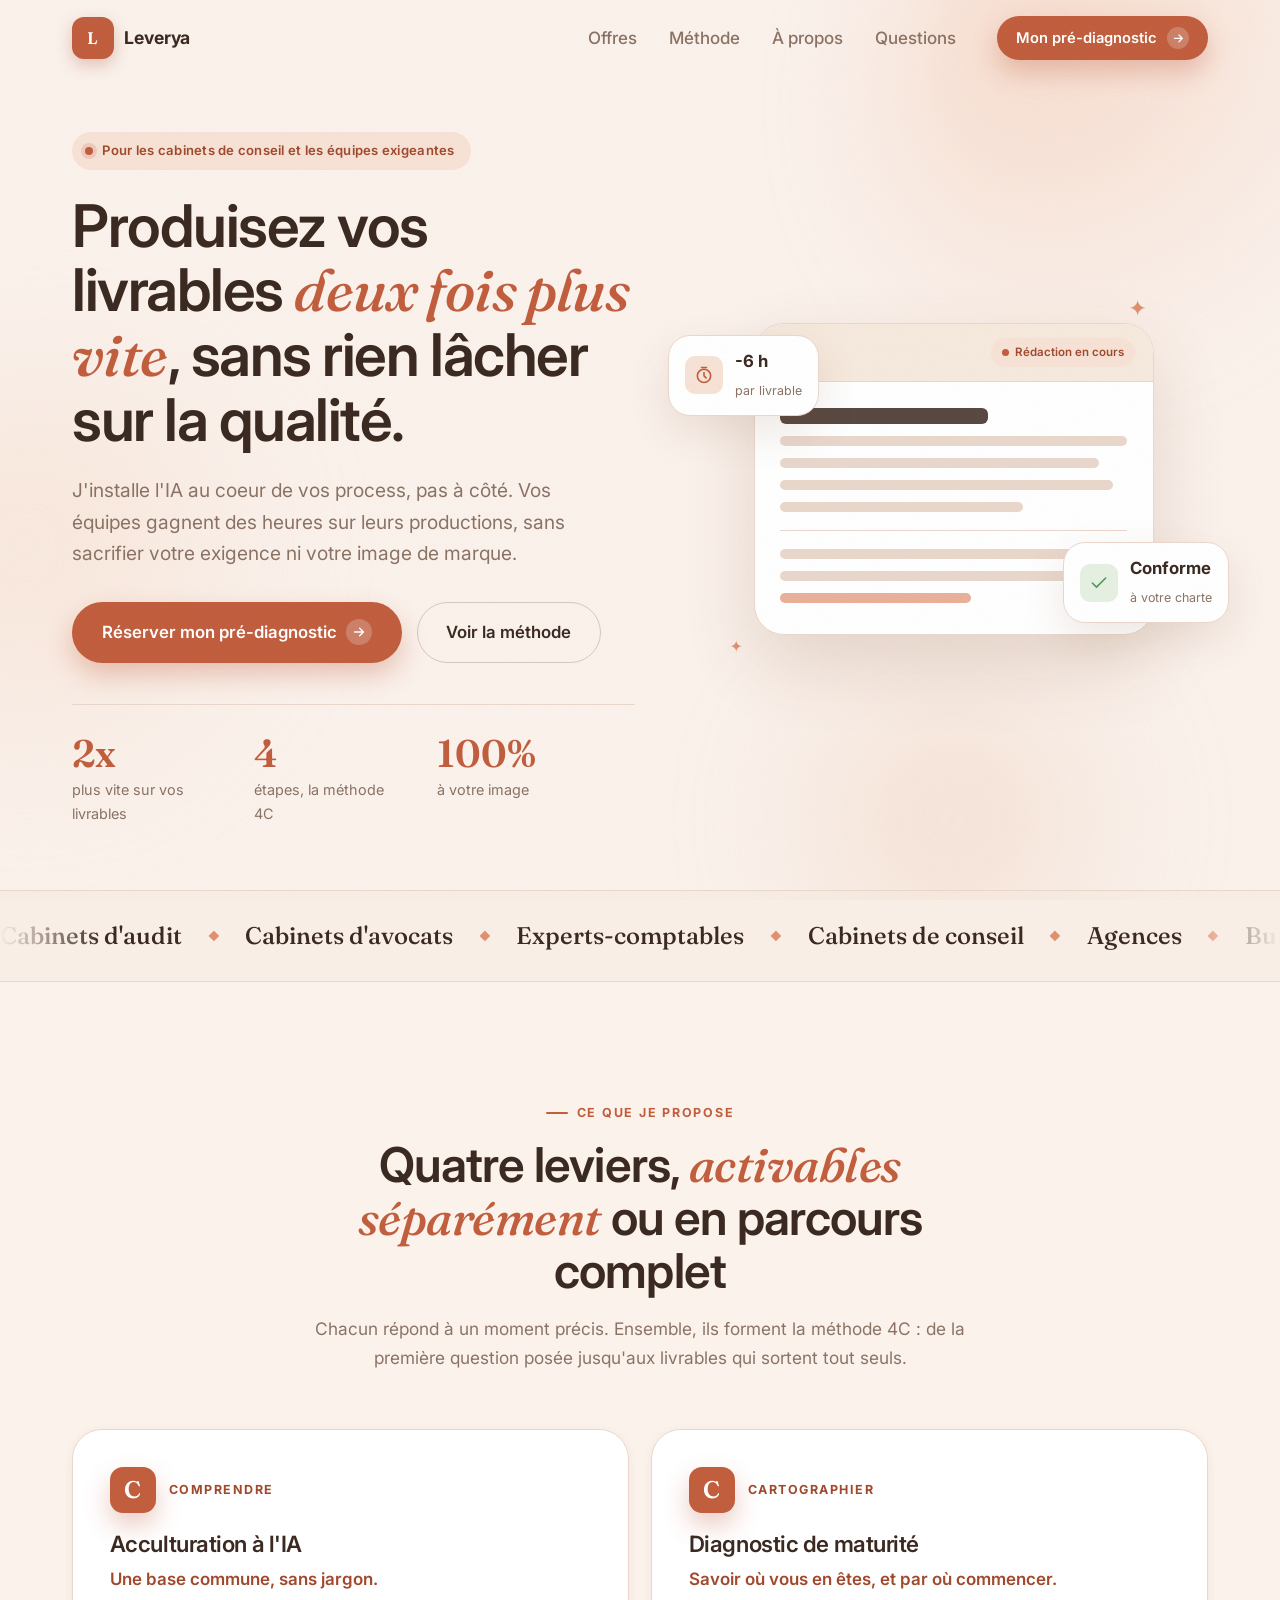
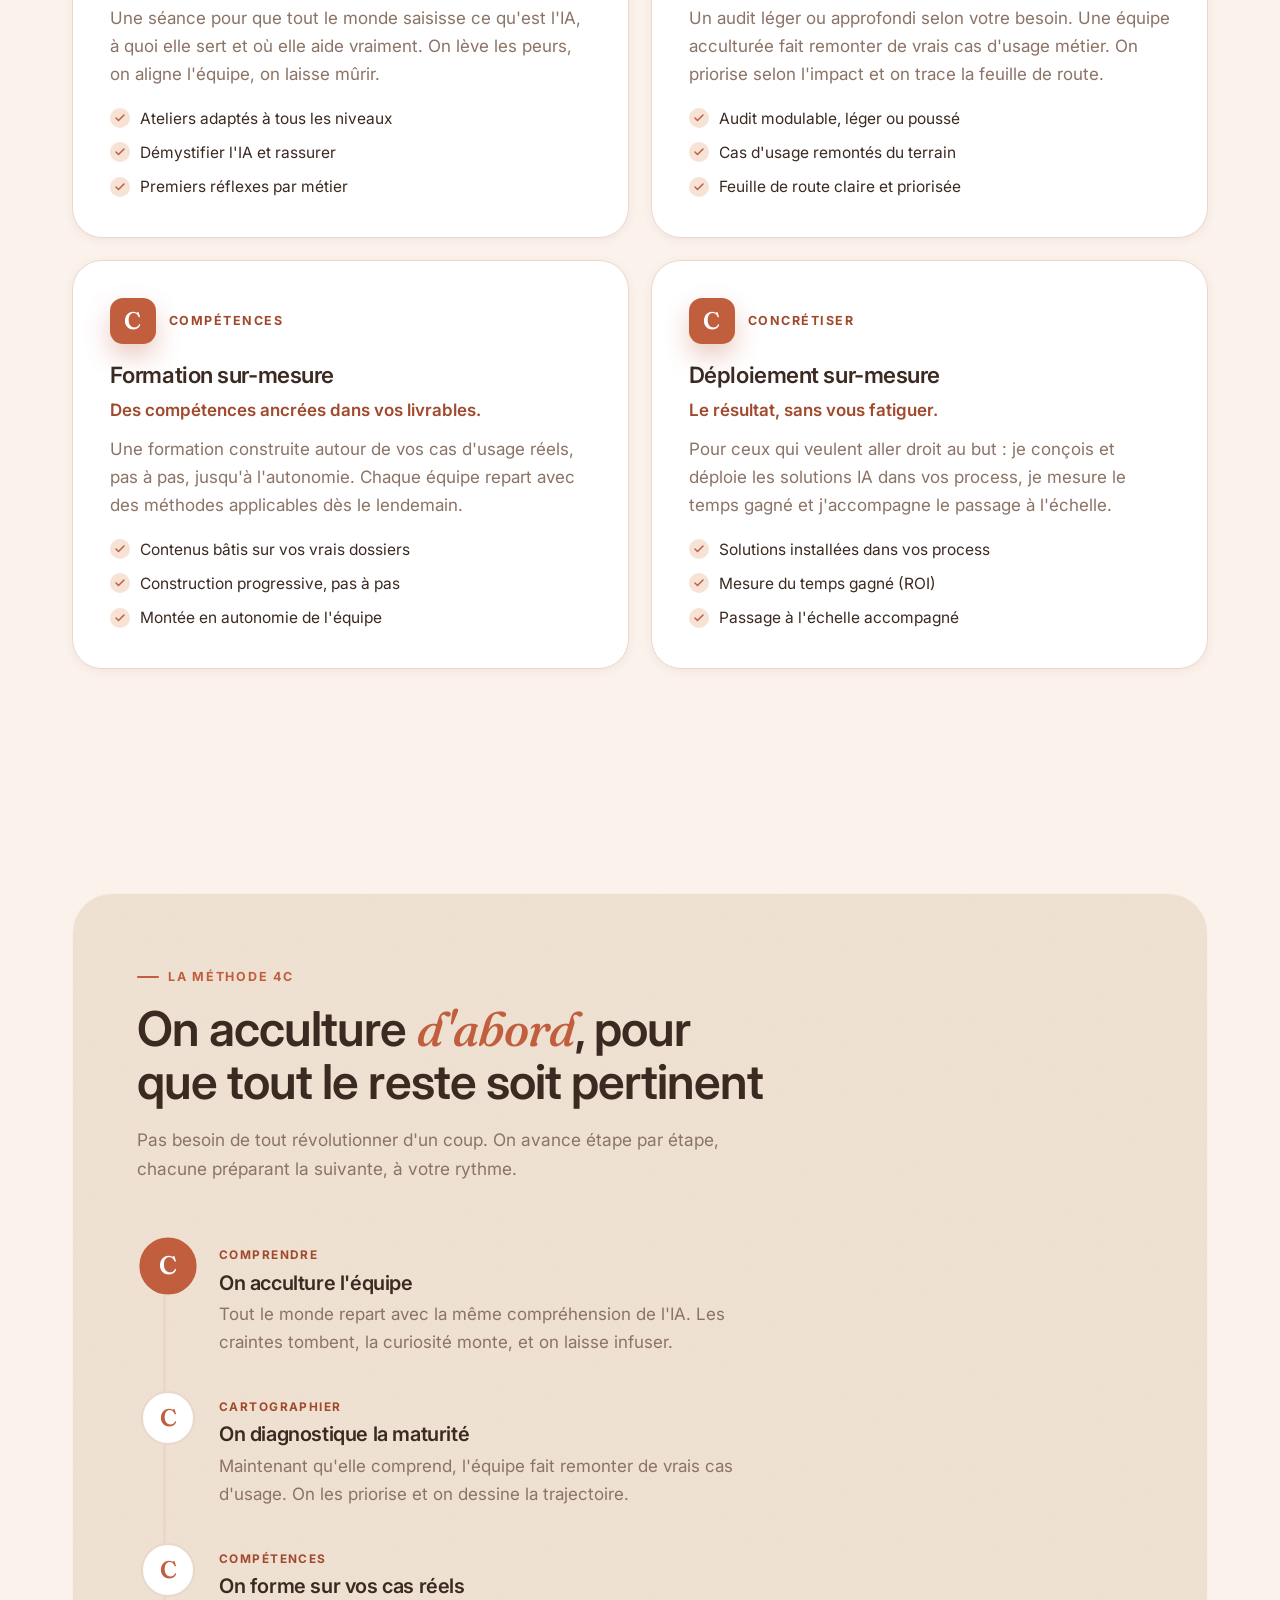
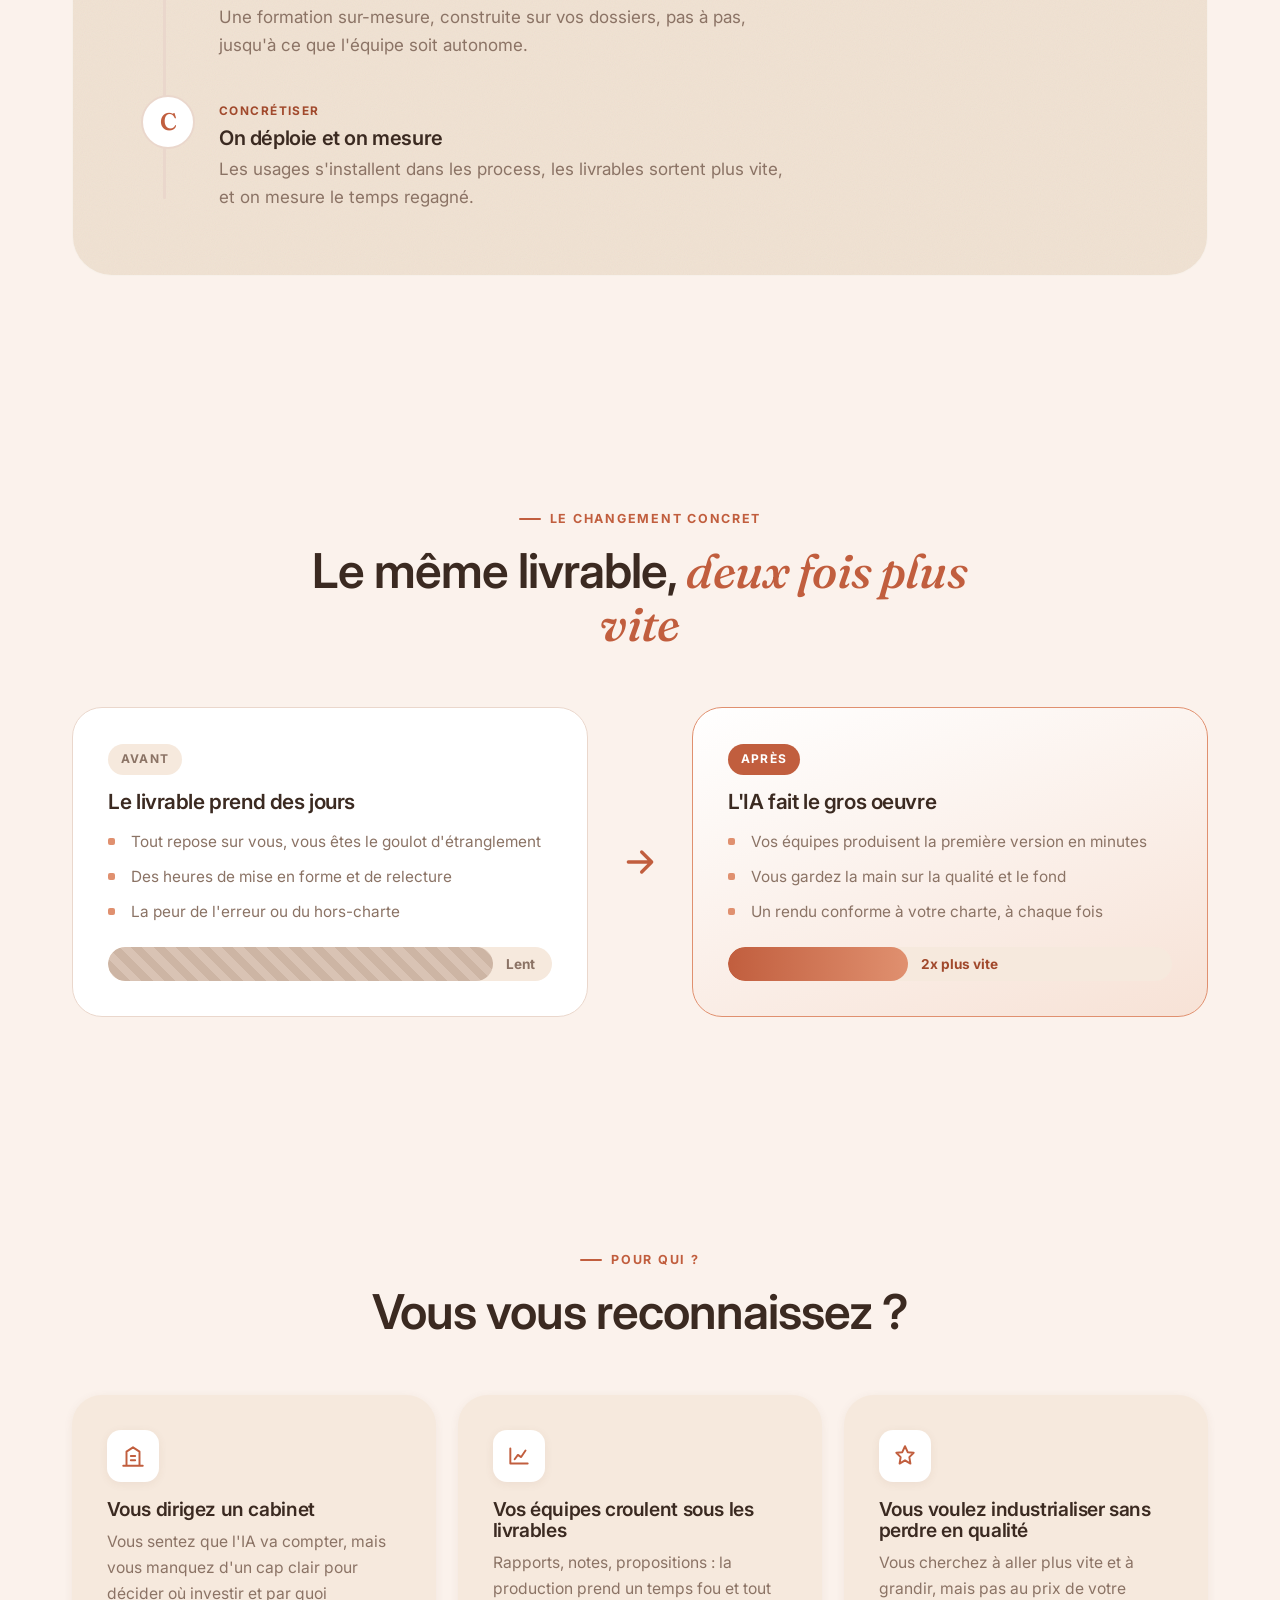
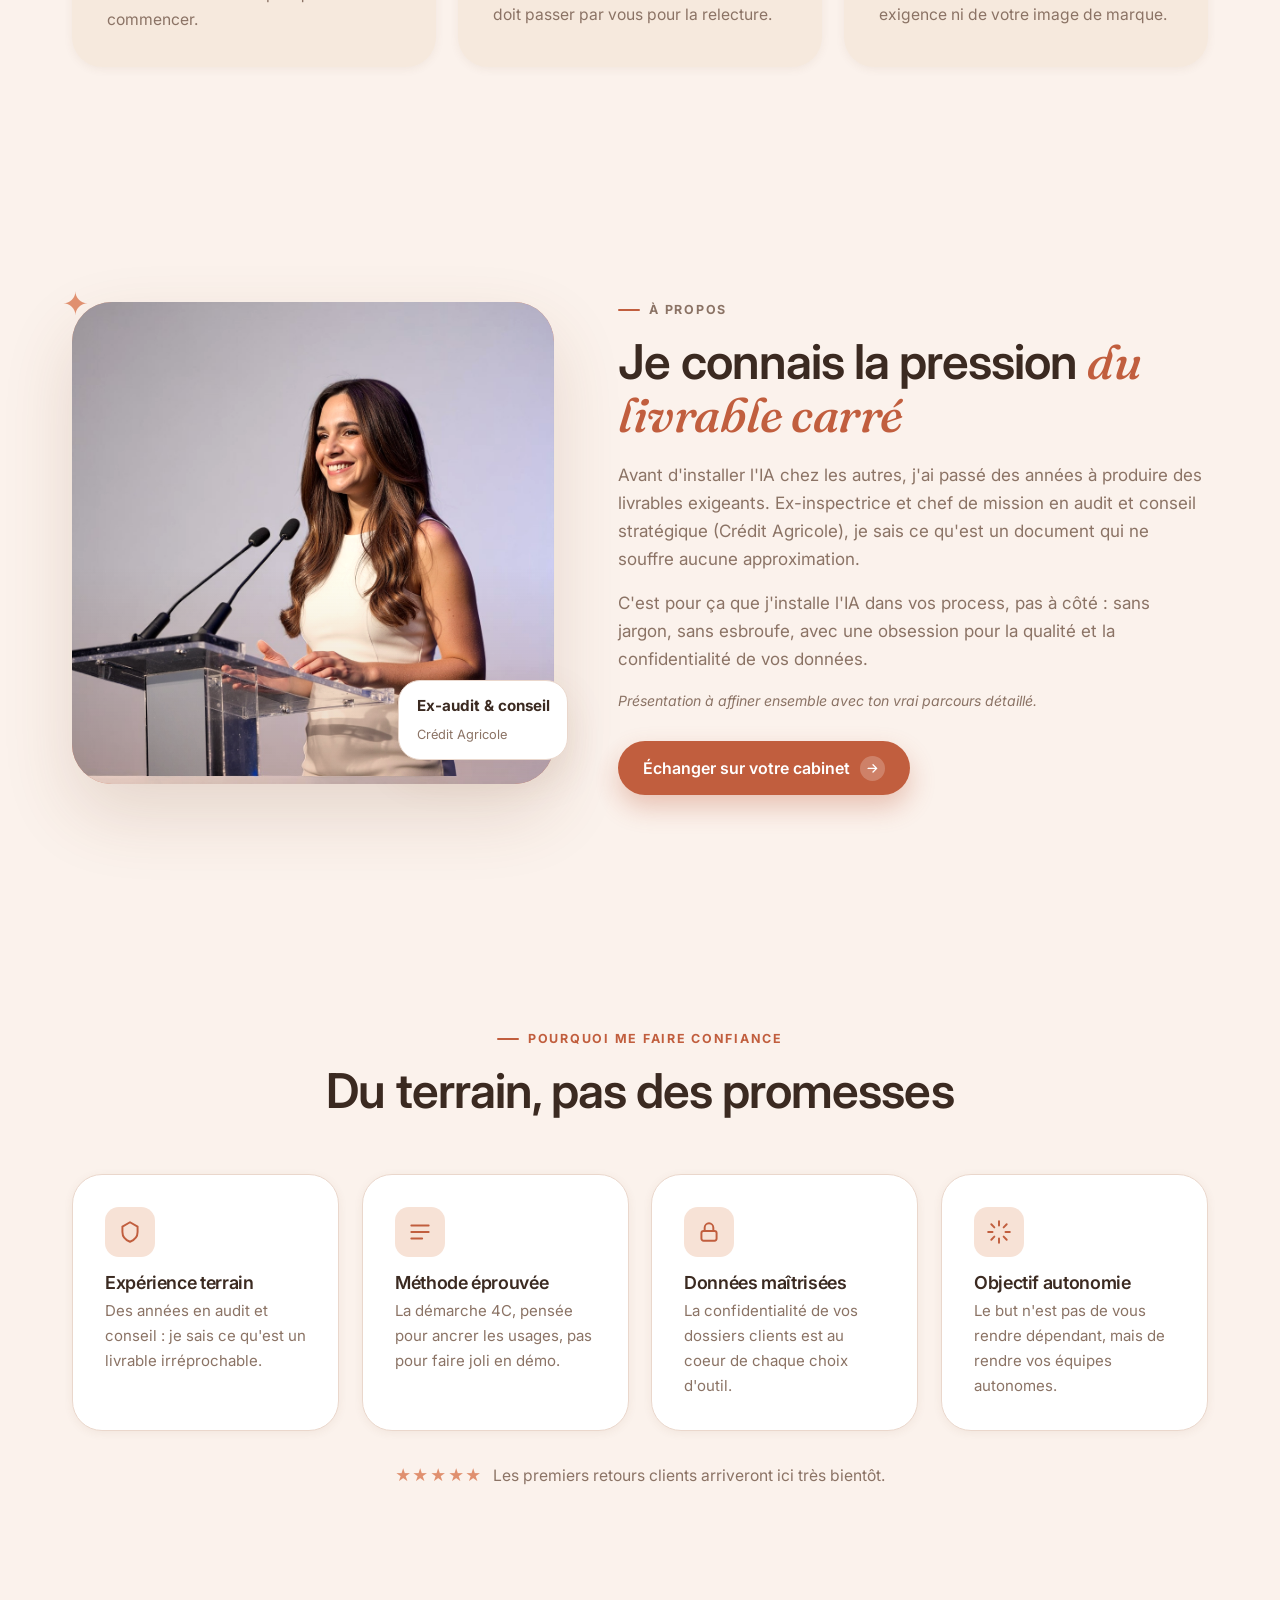
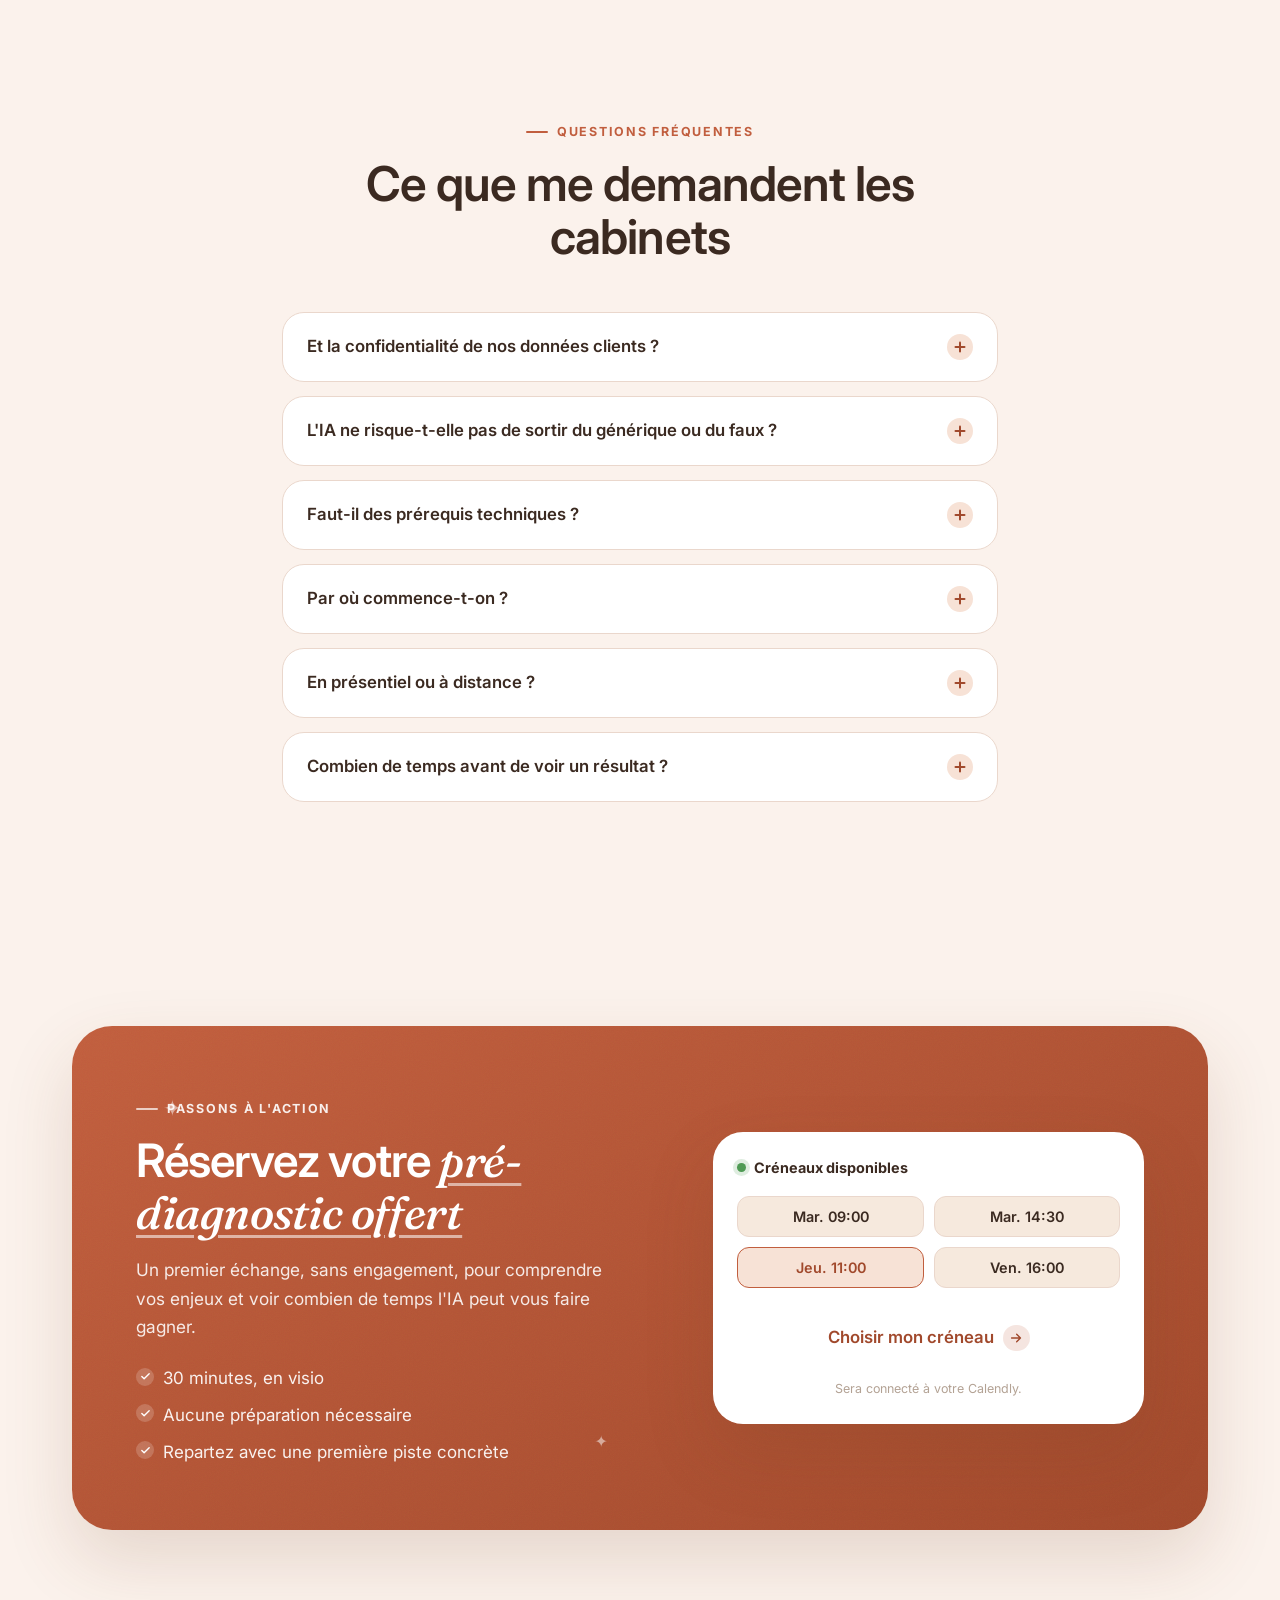
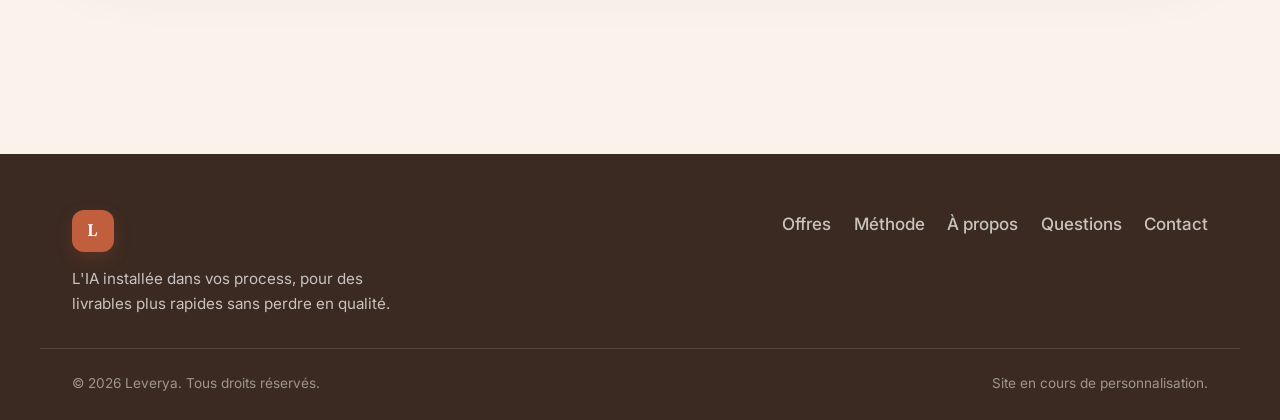
==== commit 3d7e3a54: "feat: rebrand Kenza Sentissi → Leverya Remplacement du nom de marque dans le titre, header, footer, " ====
--- a/index.html
+++ b/index.html
@@ -7,10 +7,10 @@
       name="description"
       content="J'aide les cabinets de conseil et les équipes exigeantes à produire leurs livrables deux fois plus vite grâce à l'IA, sans sacrifier la qualité ni leur image. Acculturation, diagnostic, formation et déploiement sur-mesure."
     />
-    <title>Kenza Sentissi · L'IA au service de vos livrables</title>
+    <title>Leverya · L'IA au service de vos livrables</title>
     <link
       rel="icon"
-      href="data:image/svg+xml,%3Csvg xmlns='http://www.w3.org/2000/svg' viewBox='0 0 100 100'%3E%3Crect width='100' height='100' rx='26' fill='%23C15E3E'/%3E%3Ctext x='50' y='73' font-family='Georgia,serif' font-size='60' font-weight='600' text-anchor='middle' fill='white'%3EK%3C/text%3E%3C/svg%3E"
+      href="data:image/svg+xml,%3Csvg xmlns='http://www.w3.org/2000/svg' viewBox='0 0 100 100'%3E%3Crect width='100' height='100' rx='26' fill='%23C15E3E'/%3E%3Ctext x='50' y='73' font-family='Georgia,serif' font-size='60' font-weight='600' text-anchor='middle' fill='white'%3EL%3C/text%3E%3C/svg%3E"
     />
 
     <!-- Polices : Inter (texte, coherent avec le brand kit) + Fraunces (accents editoriaux) -->
@@ -36,8 +36,8 @@
     <header class="site-header" id="haut">
       <div class="container header-inner">
         <a class="brand" href="#haut" aria-label="Retour en haut">
-          <span class="brand-mark">KS</span>
-          <span class="brand-name">Kenza Sentissi</span>
+          <span class="brand-mark">L</span>
+          <span class="brand-name">Leverya</span>
         </a>
 
         <nav class="nav" aria-label="Navigation principale">
@@ -428,7 +428,7 @@
           <div class="about-grid reveal">
             <div class="about-media">
               <div class="about-frame">
-                <img src="assets/images/kenza-speaking.png" alt="Kenza Sentissi lors d'une intervention" />
+                <img src="assets/images/kenza-speaking.png" alt="Kenza, fondatrice de Leverya, lors d'une intervention" />
               </div>
               <div class="about-badge">
                 <strong>Ex-audit &amp; conseil</strong>
@@ -590,7 +590,7 @@
     <footer class="site-footer">
       <div class="container footer-inner">
         <div class="footer-brand">
-          <span class="brand-mark">KS</span>
+          <span class="brand-mark">L</span>
           <p>L'IA installée dans vos process, pour des livrables plus rapides sans perdre en qualité.</p>
         </div>
         <nav class="footer-nav" aria-label="Pied de page">
@@ -602,7 +602,7 @@
         </nav>
       </div>
       <div class="container footer-bottom">
-        <p>© 2026 Kenza Sentissi. Tous droits réservés.</p>
+        <p>© 2026 Leverya. Tous droits réservés.</p>
         <p class="footer-note">Site en cours de personnalisation.</p>
       </div>
     </footer>
--- a/css/style.css
+++ b/css/style.css
@@ -1,5 +1,5 @@
 /* =========================================================
-   Kenza Sentissi · L'IA au service de vos livrables
+   Leverya · L'IA au service de vos livrables
    Design system v2 : palette terracotta + dynamisme
    Sommaire :
      1. Variables
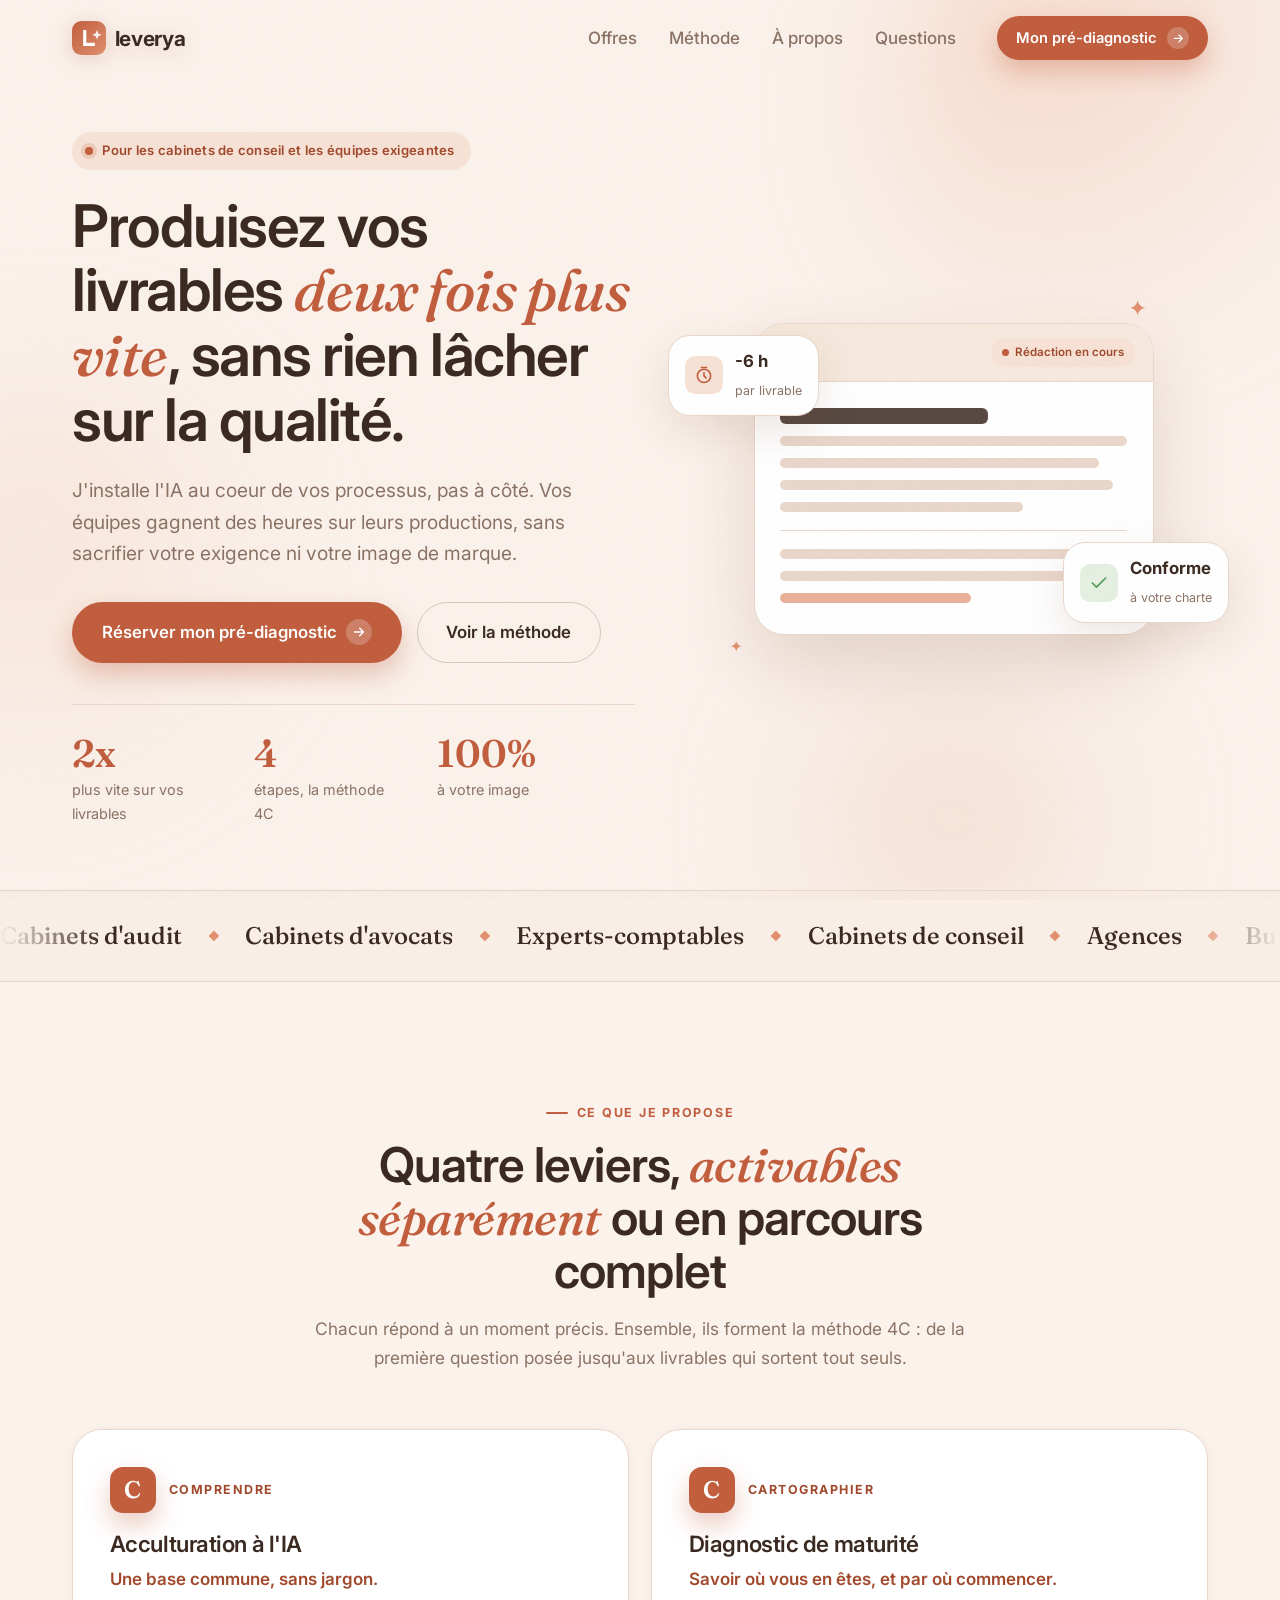
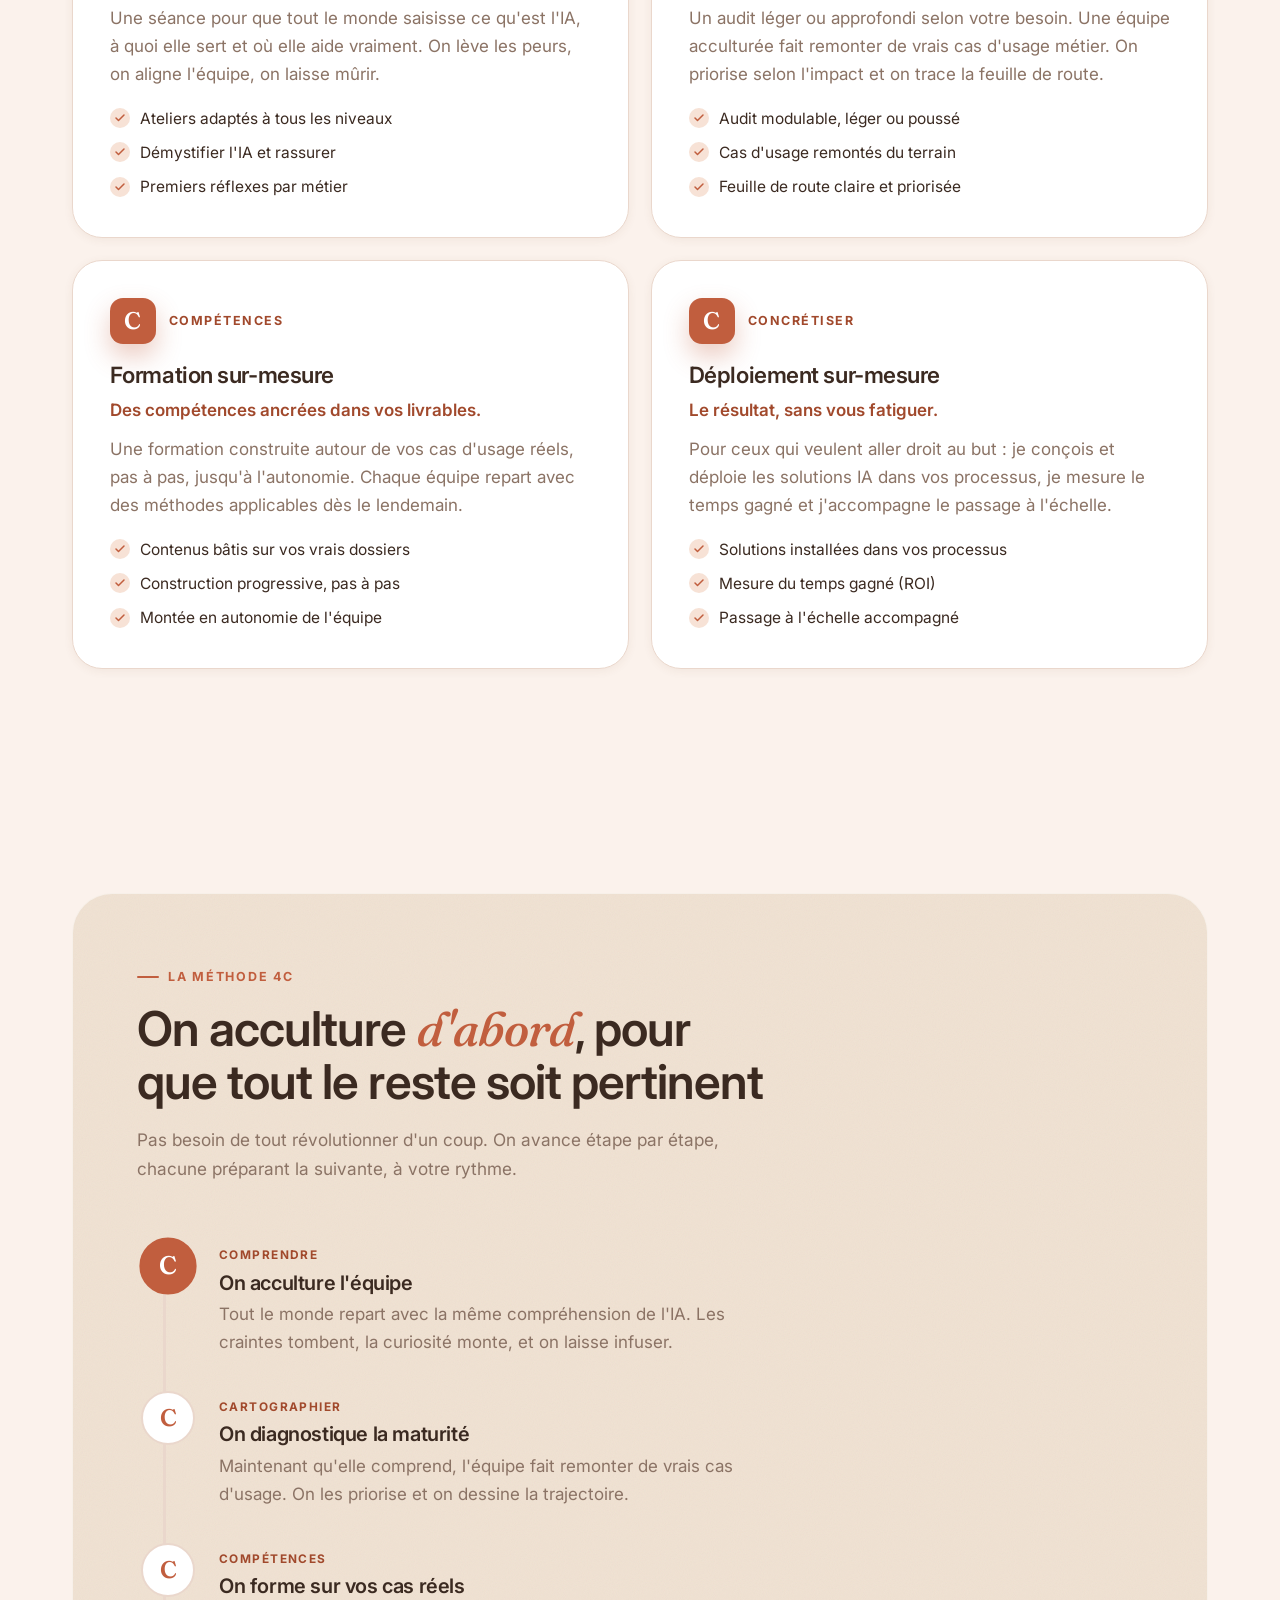
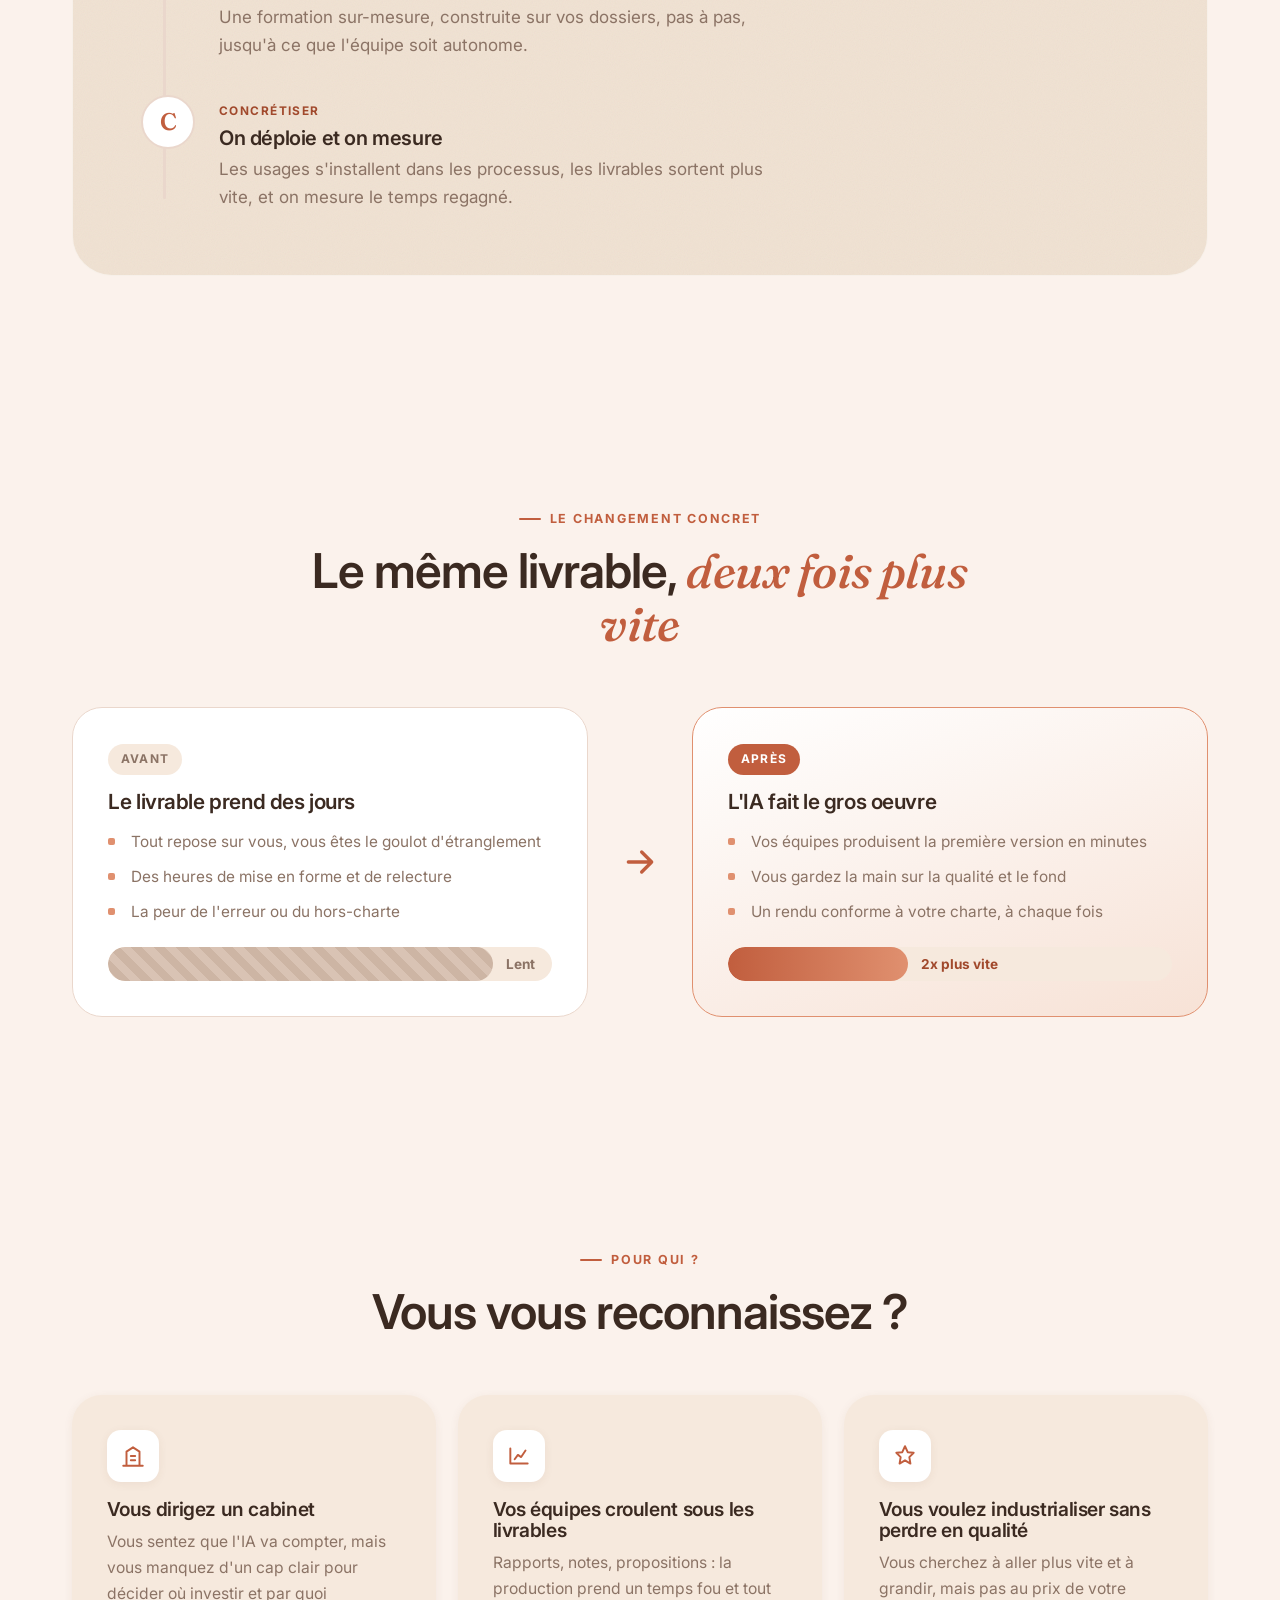
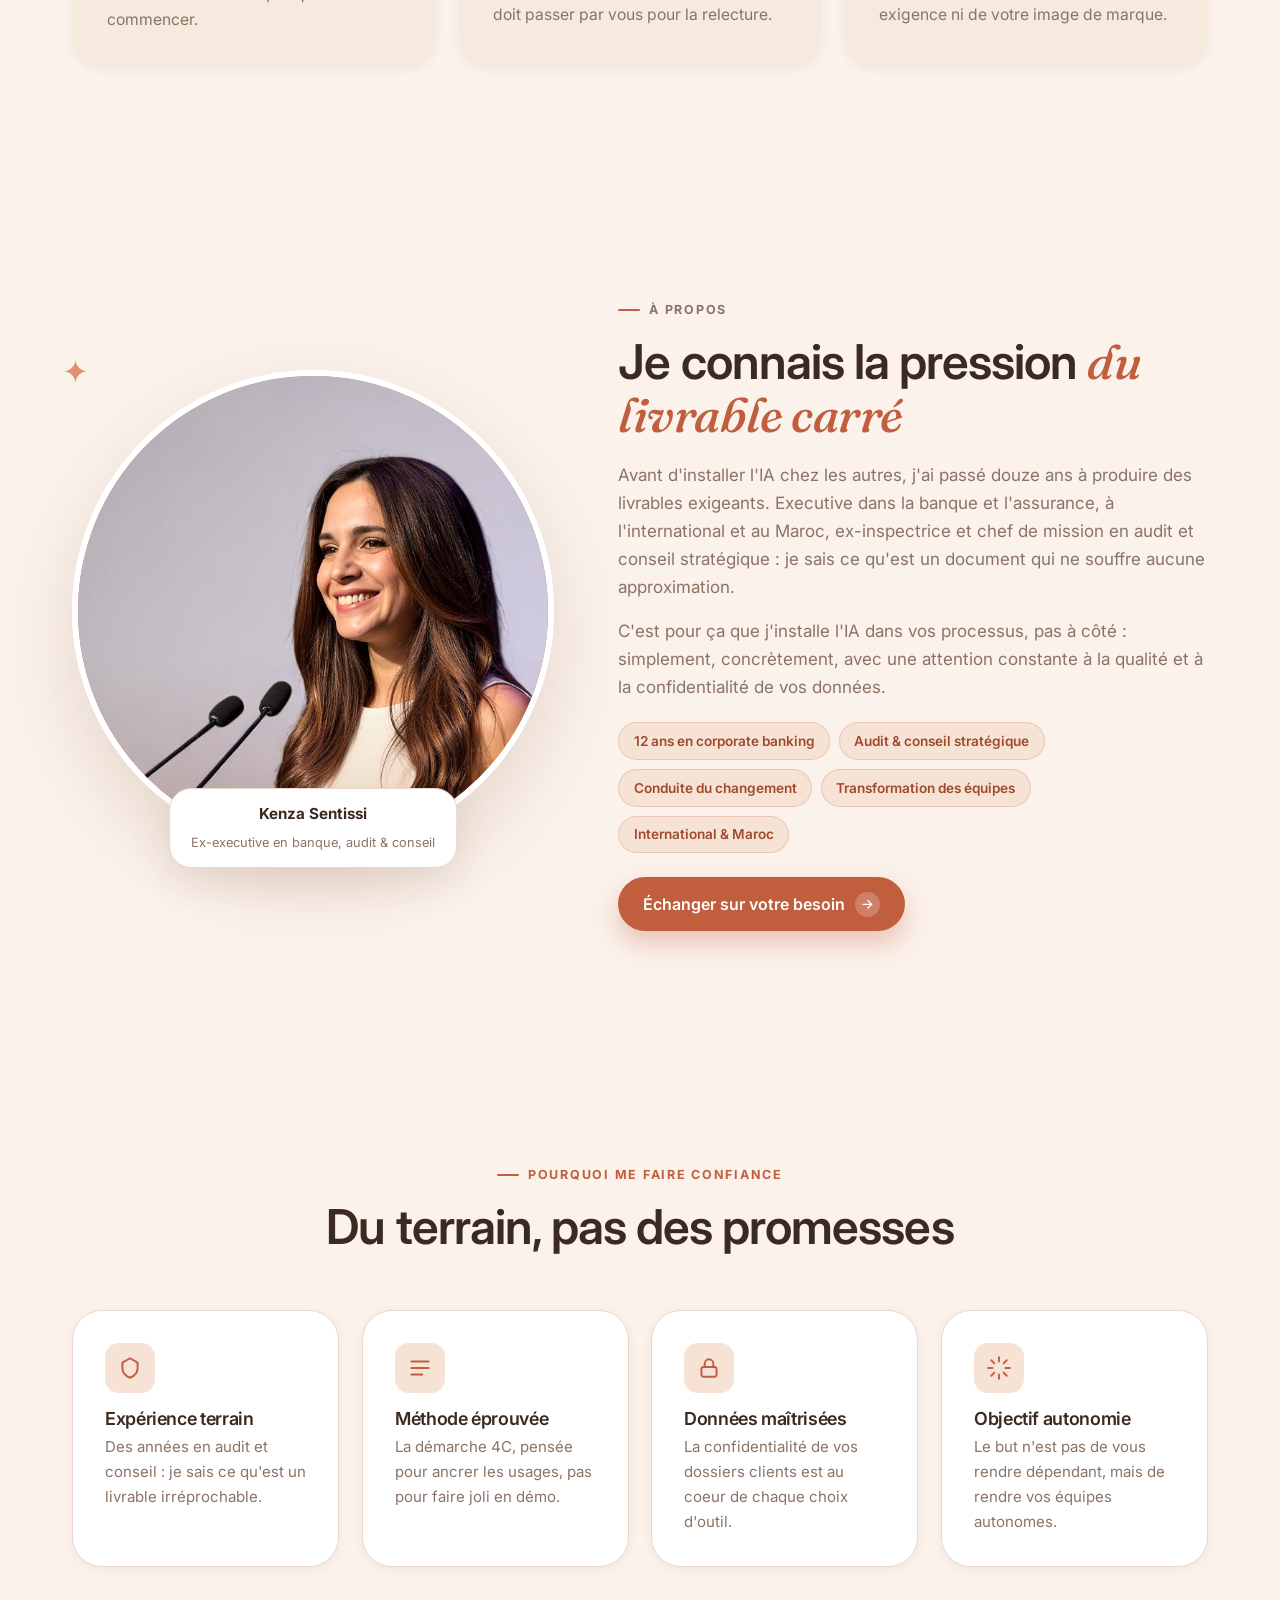
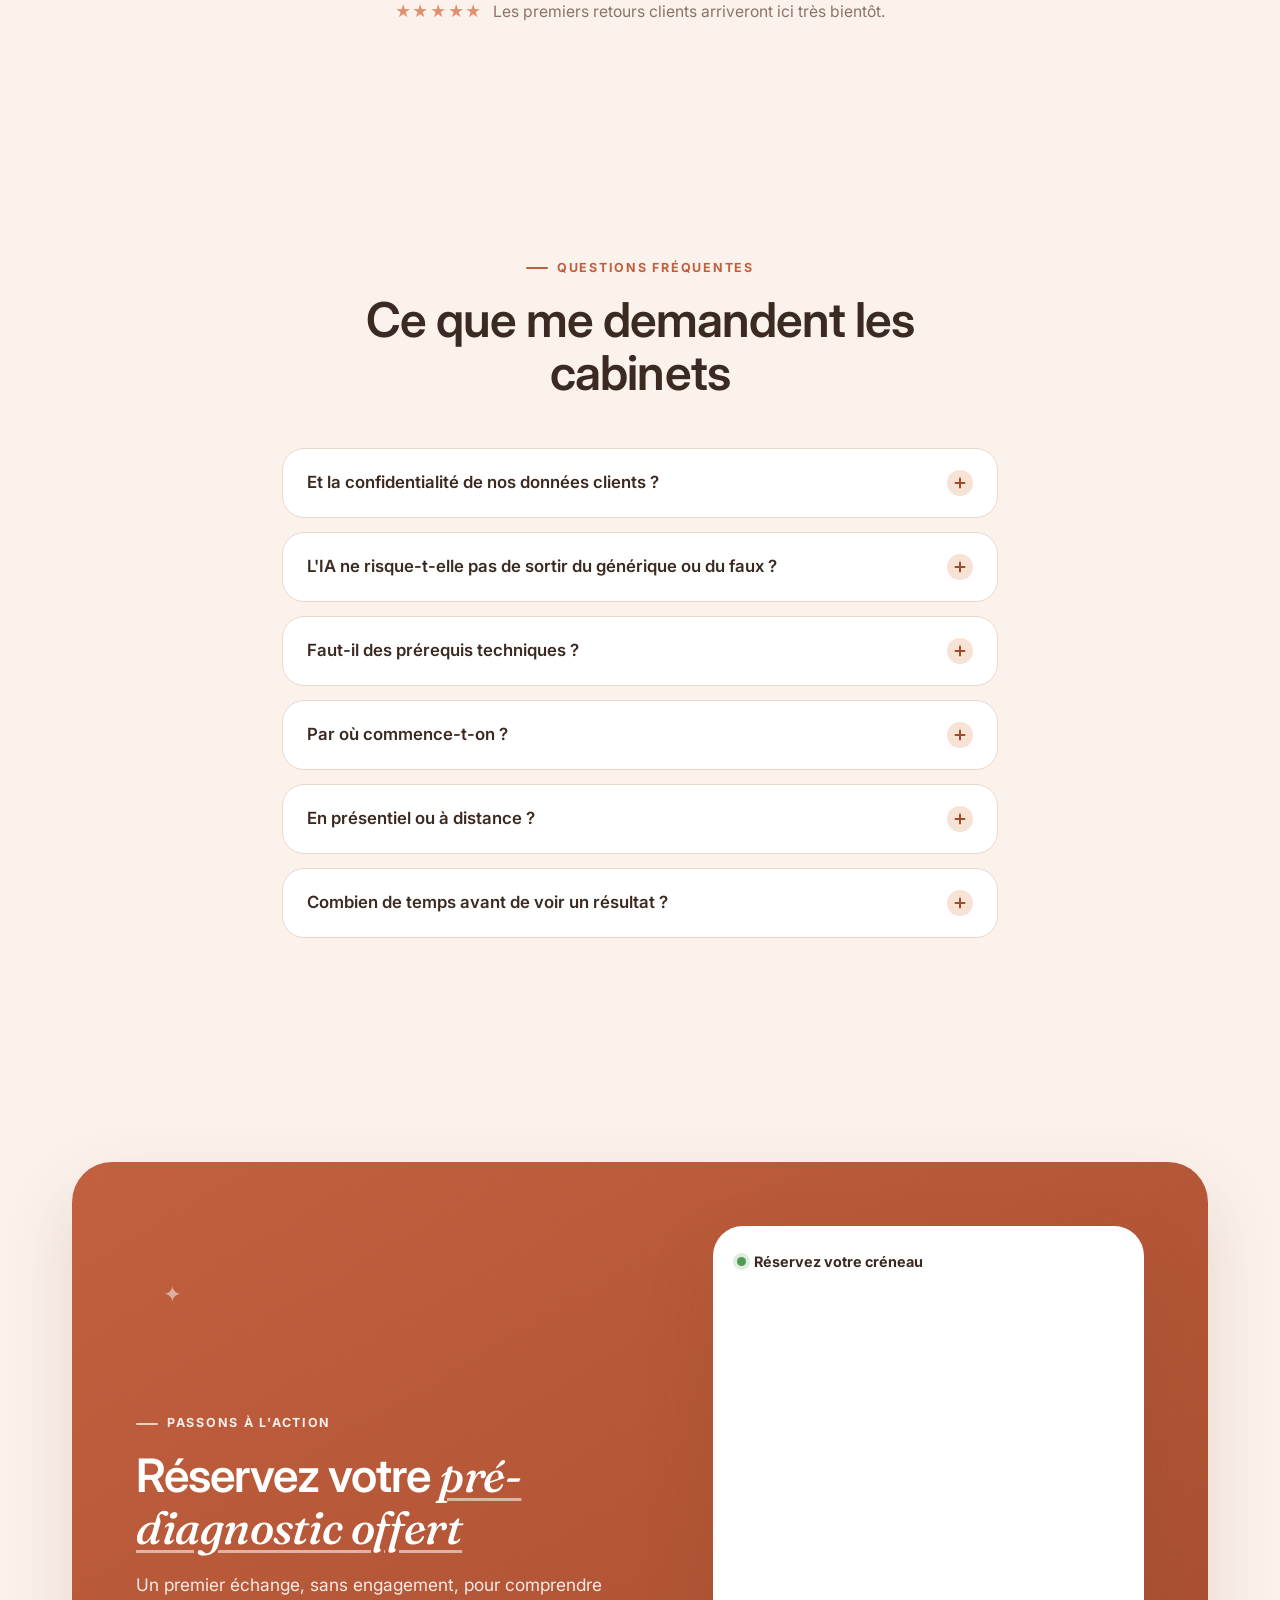
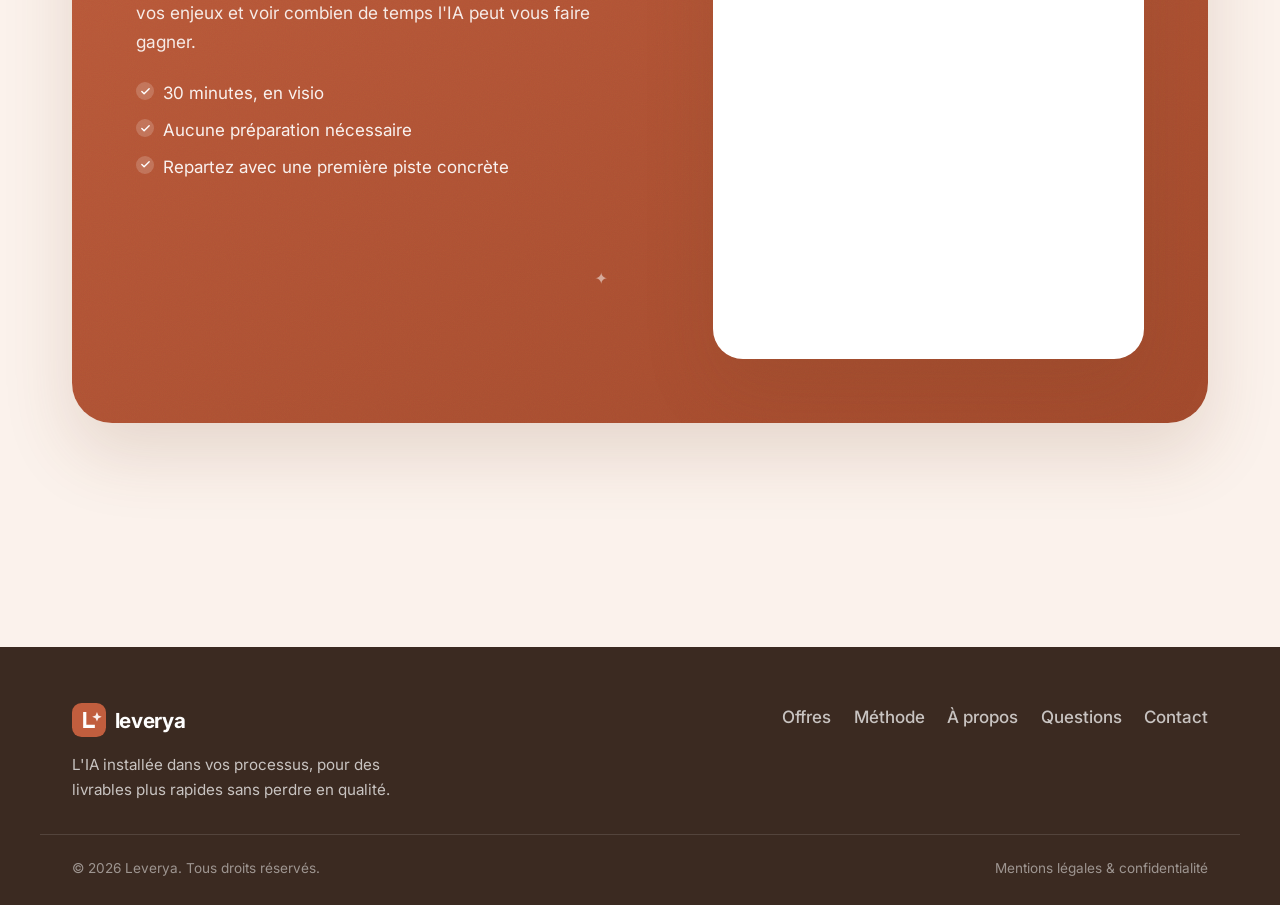
==== commit 55bc8343: "feat: v3 - logo Leverya, Calendly, photo cercle, mentions légales - Logo SVG (carré dégradé terracot" ====
--- a/index.html
+++ b/index.html
@@ -36,8 +36,18 @@
     <header class="site-header" id="haut">
       <div class="container header-inner">
         <a class="brand" href="#haut" aria-label="Retour en haut">
-          <span class="brand-mark">L</span>
-          <span class="brand-name">Leverya</span>
+          <svg class="brand-logo" viewBox="0 0 150 32" aria-label="Leverya">
+            <defs>
+              <linearGradient id="logo-g" x1="0" y1="0" x2="1" y2="1">
+                <stop offset="0%" stop-color="#c15e3e"/>
+                <stop offset="100%" stop-color="#e0906f"/>
+              </linearGradient>
+            </defs>
+            <rect width="32" height="32" rx="9" fill="url(#logo-g)"/>
+            <path d="M10.5 23.5v-15h3v12h8v3z" fill="#fff"/>
+            <path d="M23.5 8.5l1.3 3.2 3.2 1.3-3.2 1.3-1.3 3.2-1.3-3.2-3.2-1.3 3.2-1.3z" fill="#fff" opacity="0.9"/>
+            <text x="40" y="23.5" font-family="Inter,system-ui,sans-serif" font-size="19.5" font-weight="700" letter-spacing="-0.3" fill="#3b2a21">leverya</text>
+          </svg>
         </a>
 
         <nav class="nav" aria-label="Navigation principale">
@@ -83,7 +93,7 @@
               sans rien lâcher sur la qualité.
             </h1>
             <p class="hero-sub">
-              J'installe l'IA au coeur de vos process, pas à côté. Vos équipes
+              J'installe l'IA au coeur de vos processus, pas à côté. Vos équipes
               gagnent des heures sur leurs productions, sans sacrifier votre
               exigence ni votre image de marque.
             </p>
@@ -263,11 +273,11 @@
               <p class="offer-tagline">Le résultat, sans vous fatiguer.</p>
               <p class="offer-text">
                 Pour ceux qui veulent aller droit au but : je conçois et déploie
-                les solutions IA dans vos process, je mesure le temps gagné et
+                les solutions IA dans vos processus, je mesure le temps gagné et
                 j'accompagne le passage à l'échelle.
               </p>
               <ul class="check-list">
-                <li>Solutions installées dans vos process</li>
+                <li>Solutions installées dans vos processus</li>
                 <li>Mesure du temps gagné (ROI)</li>
                 <li>Passage à l'échelle accompagné</li>
               </ul>
@@ -331,7 +341,7 @@
                   <span class="tl-kicker">Concrétiser</span>
                   <h3>On déploie et on mesure</h3>
                   <p>
-                    Les usages s'installent dans les process, les livrables
+                    Les usages s'installent dans les processus, les livrables
                     sortent plus vite, et on mesure le temps regagné.
                   </p>
                 </div>
@@ -431,8 +441,8 @@
                 <img src="assets/images/kenza-speaking.png" alt="Kenza, fondatrice de Leverya, lors d'une intervention" />
               </div>
               <div class="about-badge">
-                <strong>Ex-audit &amp; conseil</strong>
-                <span>Crédit Agricole</span>
+                <strong>Kenza Sentissi</strong>
+                <span>Ex-executive en banque, audit &amp; conseil</span>
               </div>
               <span class="spark about-spark">✦</span>
             </div>
@@ -443,21 +453,26 @@
                 Je connais la pression <em>du livrable carré</em>
               </h2>
               <p>
-                Avant d'installer l'IA chez les autres, j'ai passé des années à
-                produire des livrables exigeants. Ex-inspectrice et chef de
-                mission en audit et conseil stratégique (Crédit Agricole), je
-                sais ce qu'est un document qui ne souffre aucune approximation.
+                Avant d'installer l'IA chez les autres, j'ai passé douze ans à
+                produire des livrables exigeants. Executive dans la banque et
+                l'assurance, à l'international et au Maroc, ex-inspectrice et
+                chef de mission en audit et conseil stratégique : je sais ce
+                qu'est un document qui ne souffre aucune approximation.
               </p>
               <p>
-                C'est pour ça que j'installe l'IA dans vos process, pas à côté :
-                sans jargon, sans esbroufe, avec une obsession pour la qualité et
-                la confidentialité de vos données.
-              </p>
-              <p class="about-note">
-                Présentation à affiner ensemble avec ton vrai parcours détaillé.
-              </p>
+                C'est pour ça que j'installe l'IA dans vos processus, pas à
+                côté : simplement, concrètement, avec une attention constante à
+                la qualité et à la confidentialité de vos données.
+              </p>
+              <ul class="about-tags" aria-label="Domaines d'expertise">
+                <li>12 ans en corporate banking</li>
+                <li>Audit &amp; conseil stratégique</li>
+                <li>Conduite du changement</li>
+                <li>Transformation des équipes</li>
+                <li>International &amp; Maroc</li>
+              </ul>
               <a class="btn btn-primary" href="#contact">
-                Échanger sur votre cabinet
+                Échanger sur votre besoin
                 <svg class="btn-arrow" viewBox="0 0 24 24" aria-hidden="true">
                   <path d="M5 12h14M13 6l6 6-6 6" />
                 </svg>
@@ -519,7 +534,7 @@
             </details>
             <details class="faq-item">
               <summary>L'IA ne risque-t-elle pas de sortir du générique ou du faux ?<span class="faq-icon"></span></summary>
-              <div class="faq-answer"><p>Si on la laisse faire seule, oui. Tout l'enjeu est de l'alimenter avec vos vraies sources et de garder l'humain sur la qualité. C'est exactement ce que j'installe dans vos process.</p></div>
+              <div class="faq-answer"><p>Si on la laisse faire seule, oui. Tout l'enjeu est de l'alimenter avec vos vraies sources et de garder l'humain sur la qualité. C'est exactement ce que j'installe dans vos processus.</p></div>
             </details>
             <details class="faq-item">
               <summary>Faut-il des prérequis techniques ?<span class="faq-icon"></span></summary>
@@ -563,22 +578,20 @@
                 </ul>
               </div>
 
-              <!-- Encart prise de rendez-vous (a brancher sur Calendly) -->
               <div class="booking-card" id="calendly">
                 <div class="booking-head">
-                  <span class="booking-dot"></span> Créneaux disponibles
+                  <span class="booking-dot"></span> Réservez votre créneau
                 </div>
-                <div class="booking-slots">
-                  <button class="slot" type="button">Mar. 09:00</button>
-                  <button class="slot" type="button">Mar. 14:30</button>
-                  <button class="slot slot-on" type="button">Jeu. 11:00</button>
-                  <button class="slot" type="button">Ven. 16:00</button>
+                <div class="calendly-embed">
+                  <iframe
+                    src="https://calendly.com/sentissi-kenza/30min?hide_gdpr_banner=1&background_color=fbf2ec&text_color=3b2a21&primary_color=c15e3e"
+                    width="100%"
+                    height="660"
+                    frameborder="0"
+                    title="Réserver un pré-diagnostic"
+                    loading="lazy"
+                  ></iframe>
                 </div>
-                <a class="btn btn-light btn-lg booking-btn" href="mailto:sentissi.kenza@gmail.com?subject=Pr%C3%A9-diagnostic%20IA">
-                  Choisir mon créneau
-                  <svg class="btn-arrow" viewBox="0 0 24 24" aria-hidden="true"><path d="M5 12h14M13 6l6 6-6 6" /></svg>
-                </a>
-                <p class="booking-note">Sera connecté à votre Calendly.</p>
               </div>
             </div>
           </div>
@@ -590,8 +603,13 @@
     <footer class="site-footer">
       <div class="container footer-inner">
         <div class="footer-brand">
-          <span class="brand-mark">L</span>
-          <p>L'IA installée dans vos process, pour des livrables plus rapides sans perdre en qualité.</p>
+          <svg class="brand-logo brand-logo-footer" viewBox="0 0 150 32" aria-label="Leverya">
+            <rect width="32" height="32" rx="9" fill="#c15e3e"/>
+            <path d="M10.5 23.5v-15h3v12h8v3z" fill="#fff"/>
+            <path d="M23.5 8.5l1.3 3.2 3.2 1.3-3.2 1.3-1.3 3.2-1.3-3.2-3.2-1.3 3.2-1.3z" fill="#fff" opacity="0.9"/>
+            <text x="40" y="23.5" font-family="Inter,system-ui,sans-serif" font-size="19.5" font-weight="700" letter-spacing="-0.3" fill="#fff">leverya</text>
+          </svg>
+          <p>L'IA installée dans vos processus, pour des livrables plus rapides sans perdre en qualité.</p>
         </div>
         <nav class="footer-nav" aria-label="Pied de page">
           <a href="#offres">Offres</a>
@@ -603,7 +621,9 @@
       </div>
       <div class="container footer-bottom">
         <p>© 2026 Leverya. Tous droits réservés.</p>
-        <p class="footer-note">Site en cours de personnalisation.</p>
+        <a class="footer-legal-link" href="mentions-legales.html"
+          >Mentions légales &amp; confidentialité</a
+        >
       </div>
     </footer>
 
--- a/css/style.css
+++ b/css/style.css
@@ -354,25 +354,11 @@
   gap: 0.65rem;
   font-weight: 700;
 }
-.brand-mark {
-  display: inline-flex;
-  align-items: center;
-  justify-content: center;
-  line-height: 1;
-  width: 42px;
-  height: 42px;
-  border-radius: 12px;
-  background: var(--terra);
-  color: #fff;
-  font-family: var(--serif);
-  font-weight: 600;
-  font-size: 1.05rem;
-  letter-spacing: 0.02em;
-  box-shadow: 0 6px 16px rgba(161, 73, 44, 0.28);
-}
-.brand-name {
-  font-size: 1.1rem;
-  letter-spacing: -0.01em;
+.brand-logo {
+  height: 34px;
+  width: auto;
+  display: block;
+  filter: drop-shadow(0 4px 10px rgba(161, 73, 44, 0.2));
 }
 .nav {
   display: flex;
@@ -1066,34 +1052,42 @@
 }
 .about-frame {
   position: relative;
-  border-radius: var(--r-xl);
+  border-radius: 50%;
   overflow: hidden;
   background: linear-gradient(160deg, var(--terra-2), var(--terra));
   box-shadow: var(--shadow-lg);
   aspect-ratio: 1 / 1;
+  border: 6px solid #fff;
 }
 .about-frame::after {
   content: "";
   position: absolute;
   inset: 0;
-  background: linear-gradient(180deg, transparent 55%, rgba(161, 73, 44, 0.25));
+  background: linear-gradient(180deg, transparent 60%, rgba(161, 73, 44, 0.22));
   mix-blend-mode: multiply;
 }
 .about-frame img {
   width: 100%;
   height: 100%;
   object-fit: cover;
+  /* Zoom sur le visage (photo au pupitre, tete en haut) */
+  transform: scale(1.65);
+  transform-origin: 50% 14%;
   object-position: center top;
   /* Rechauffe legerement le fond de la photo pour l'accorder au terracotta */
   filter: saturate(1.12) sepia(0.14) contrast(1.02);
 }
 .about-badge {
   position: absolute;
-  right: -14px;
-  bottom: 24px;
+  left: 50%;
+  bottom: -16px;
+  transform: translateX(-50%);
+  width: max-content;
+  max-width: 92%;
+  text-align: center;
   background: #fff;
   border-radius: var(--r-md);
-  padding: 0.8rem 1.1rem;
+  padding: 0.8rem 1.3rem;
   box-shadow: var(--shadow-md);
   border: 1px solid var(--line-warm);
 }
@@ -1119,13 +1113,24 @@
   margin-bottom: 1rem;
   max-width: 54ch;
 }
-.about-note {
-  font-size: 0.88rem;
-  color: var(--ink-faint);
-  font-style: italic;
+.about-tags {
+  list-style: none;
+  display: flex;
+  flex-wrap: wrap;
+  gap: 0.55rem;
+  margin: 1.3rem 0 0.4rem;
+}
+.about-tags li {
+  font-size: 0.85rem;
+  font-weight: 600;
+  color: var(--terra-deep);
+  background: var(--terra-soft);
+  border: 1px solid rgba(193, 94, 62, 0.22);
+  padding: 0.42rem 0.9rem;
+  border-radius: var(--r-pill);
 }
 .about-body .btn {
-  margin-top: 0.8rem;
+  margin-top: 1.1rem;
 }
 
 /* ============ 13. PREUVE ============ */
@@ -1336,8 +1341,17 @@
   background: #fff;
   color: var(--ink);
   border-radius: var(--r-lg);
-  padding: 1.5rem;
+  padding: 1.5rem 1.5rem 0.6rem;
   box-shadow: var(--shadow-lg);
+}
+.calendly-embed {
+  border-radius: var(--r-md);
+  overflow: hidden;
+  margin-inline: -0.5rem;
+}
+.calendly-embed iframe {
+  display: block;
+  border: 0;
 }
 .booking-head {
   display: flex;
@@ -1355,42 +1369,6 @@
   background: #4f9a54;
   box-shadow: 0 0 0 4px rgba(79, 154, 84, 0.18);
 }
-.booking-slots {
-  display: grid;
-  grid-template-columns: 1fr 1fr;
-  gap: 0.6rem;
-  margin-bottom: 1.2rem;
-}
-.slot {
-  font-family: inherit;
-  font-size: 0.9rem;
-  font-weight: 600;
-  color: var(--ink);
-  background: var(--cream-2);
-  border: 1px solid var(--line-warm);
-  border-radius: 12px;
-  padding: 0.7rem;
-  cursor: pointer;
-  transition: transform 0.2s ease, border-color 0.2s ease, background 0.2s ease;
-}
-.slot:hover {
-  transform: translateY(-2px);
-  border-color: var(--terra-2);
-}
-.slot-on {
-  background: var(--terra-soft);
-  border-color: var(--terra);
-  color: var(--terra-deep);
-}
-.booking-btn {
-  width: 100%;
-}
-.booking-note {
-  margin-top: 0.7rem;
-  text-align: center;
-  font-size: 0.78rem;
-  color: var(--ink-faint);
-}
 
 /* ============ 16. PIED DE PAGE ============ */
 .site-footer {
@@ -1411,8 +1389,9 @@
 .footer-brand {
   max-width: 340px;
 }
-.footer-brand .brand-mark {
+.brand-logo-footer {
   margin-bottom: 0.9rem;
+  filter: none;
 }
 .footer-brand p {
   font-size: 0.95rem;
@@ -1440,6 +1419,55 @@
   color: rgba(255, 255, 255, 0.5);
 }
 
+/* ============ 16b. PAGE LEGALE ============ */
+.legal-main {
+  padding-block: clamp(2.5rem, 6vw, 4.5rem);
+}
+.legal-main .section-title {
+  font-size: clamp(1.7rem, 3.2vw, 2.4rem);
+  margin-bottom: 1.8rem;
+}
+.legal-title-2 {
+  margin-top: 3.5rem;
+}
+.legal-block {
+  margin-bottom: 2rem;
+}
+.legal-block h2 {
+  font-size: 1.2rem;
+  margin-bottom: 0.6rem;
+}
+.legal-block p,
+.legal-block li {
+  color: var(--ink-soft);
+  font-size: 0.98rem;
+}
+.legal-block p + p {
+  margin-top: 0.6rem;
+}
+.legal-block ul {
+  margin: 0.6rem 0 0.6rem 1.2rem;
+  display: grid;
+  gap: 0.45rem;
+}
+.legal-block a {
+  color: var(--terra-deep);
+  text-decoration: underline;
+  text-underline-offset: 3px;
+}
+.legal-updated {
+  margin-top: 2.5rem;
+  font-size: 0.85rem;
+  color: var(--ink-faint);
+}
+.footer-legal-link {
+  color: rgba(255, 255, 255, 0.5);
+  transition: color 0.2s ease;
+}
+.footer-legal-link:hover {
+  color: #fff;
+}
+
 /* ============ 17. ANIMATIONS ============ */
 .reveal {
   opacity: 0;
@@ -1557,7 +1585,4 @@
   .float-card-quality {
     right: 0;
   }
-  .booking-slots {
-    grid-template-columns: 1fr;
-  }
-}
+}
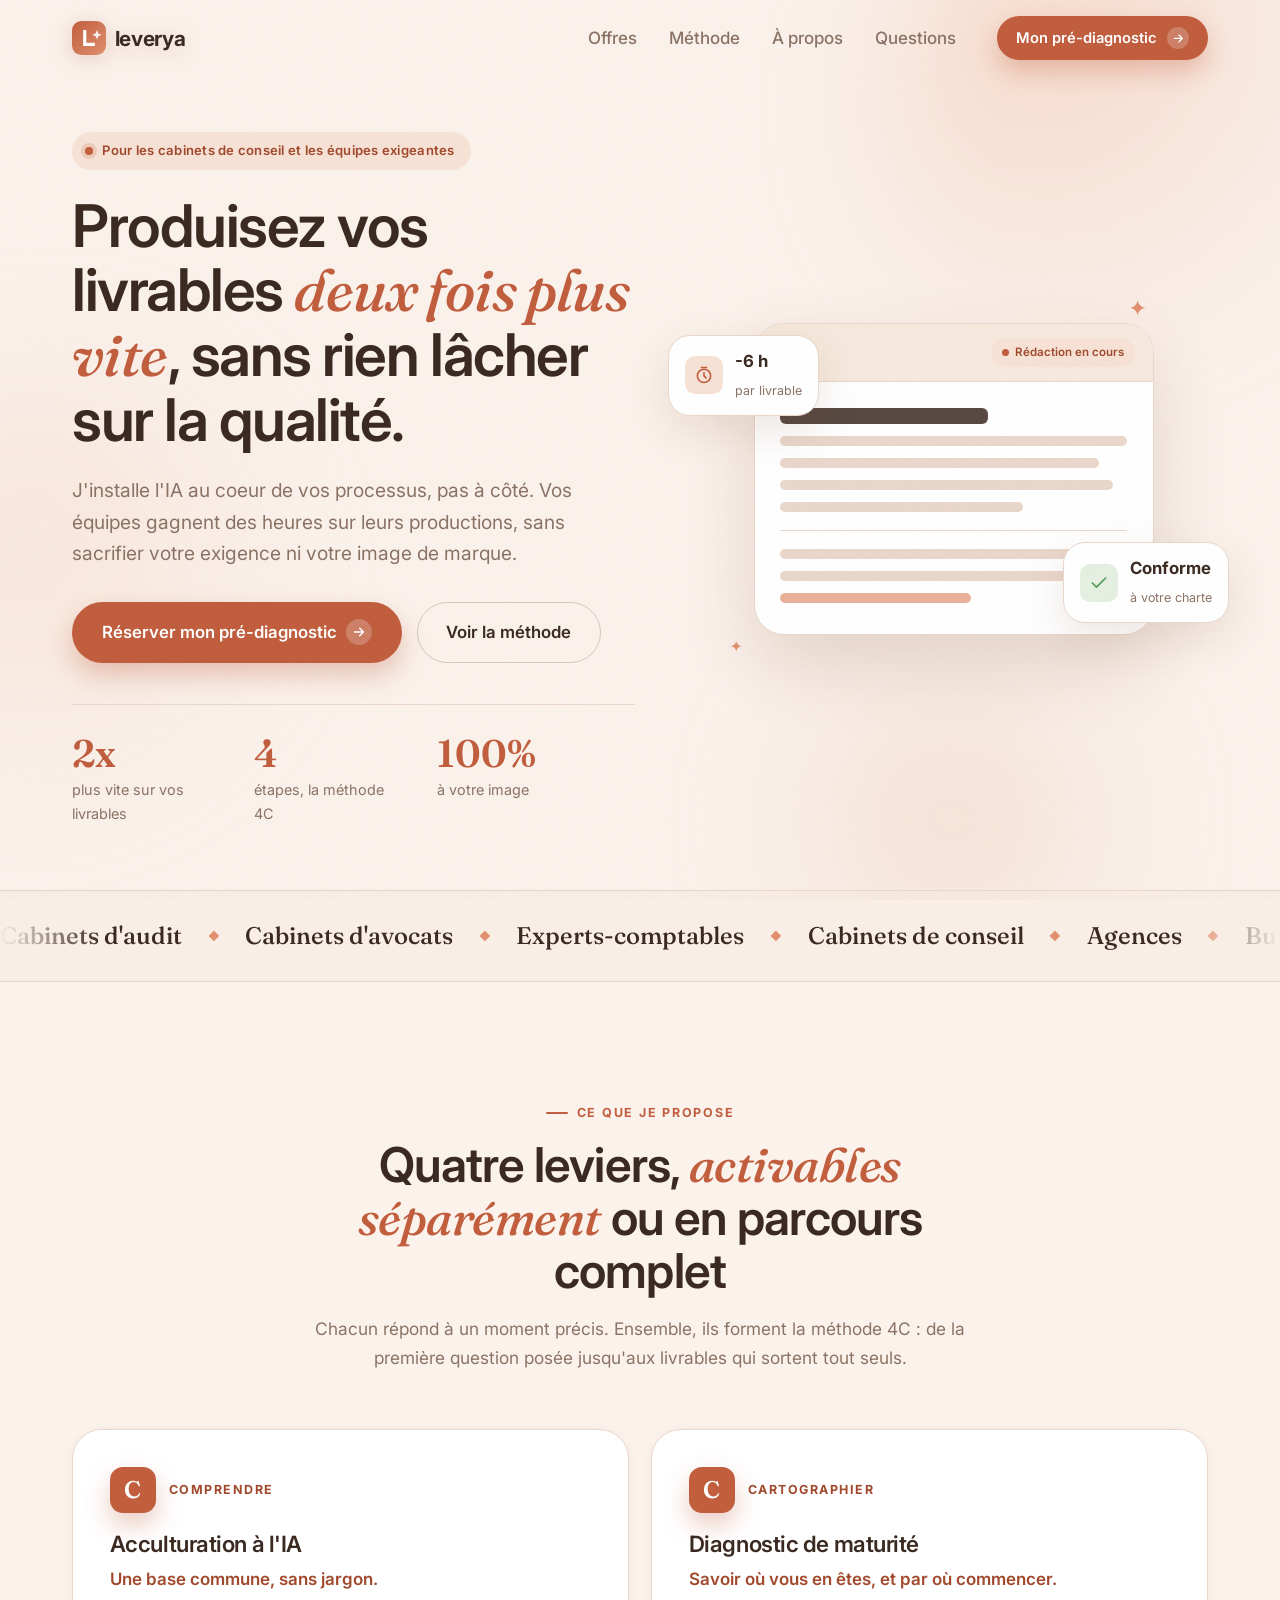
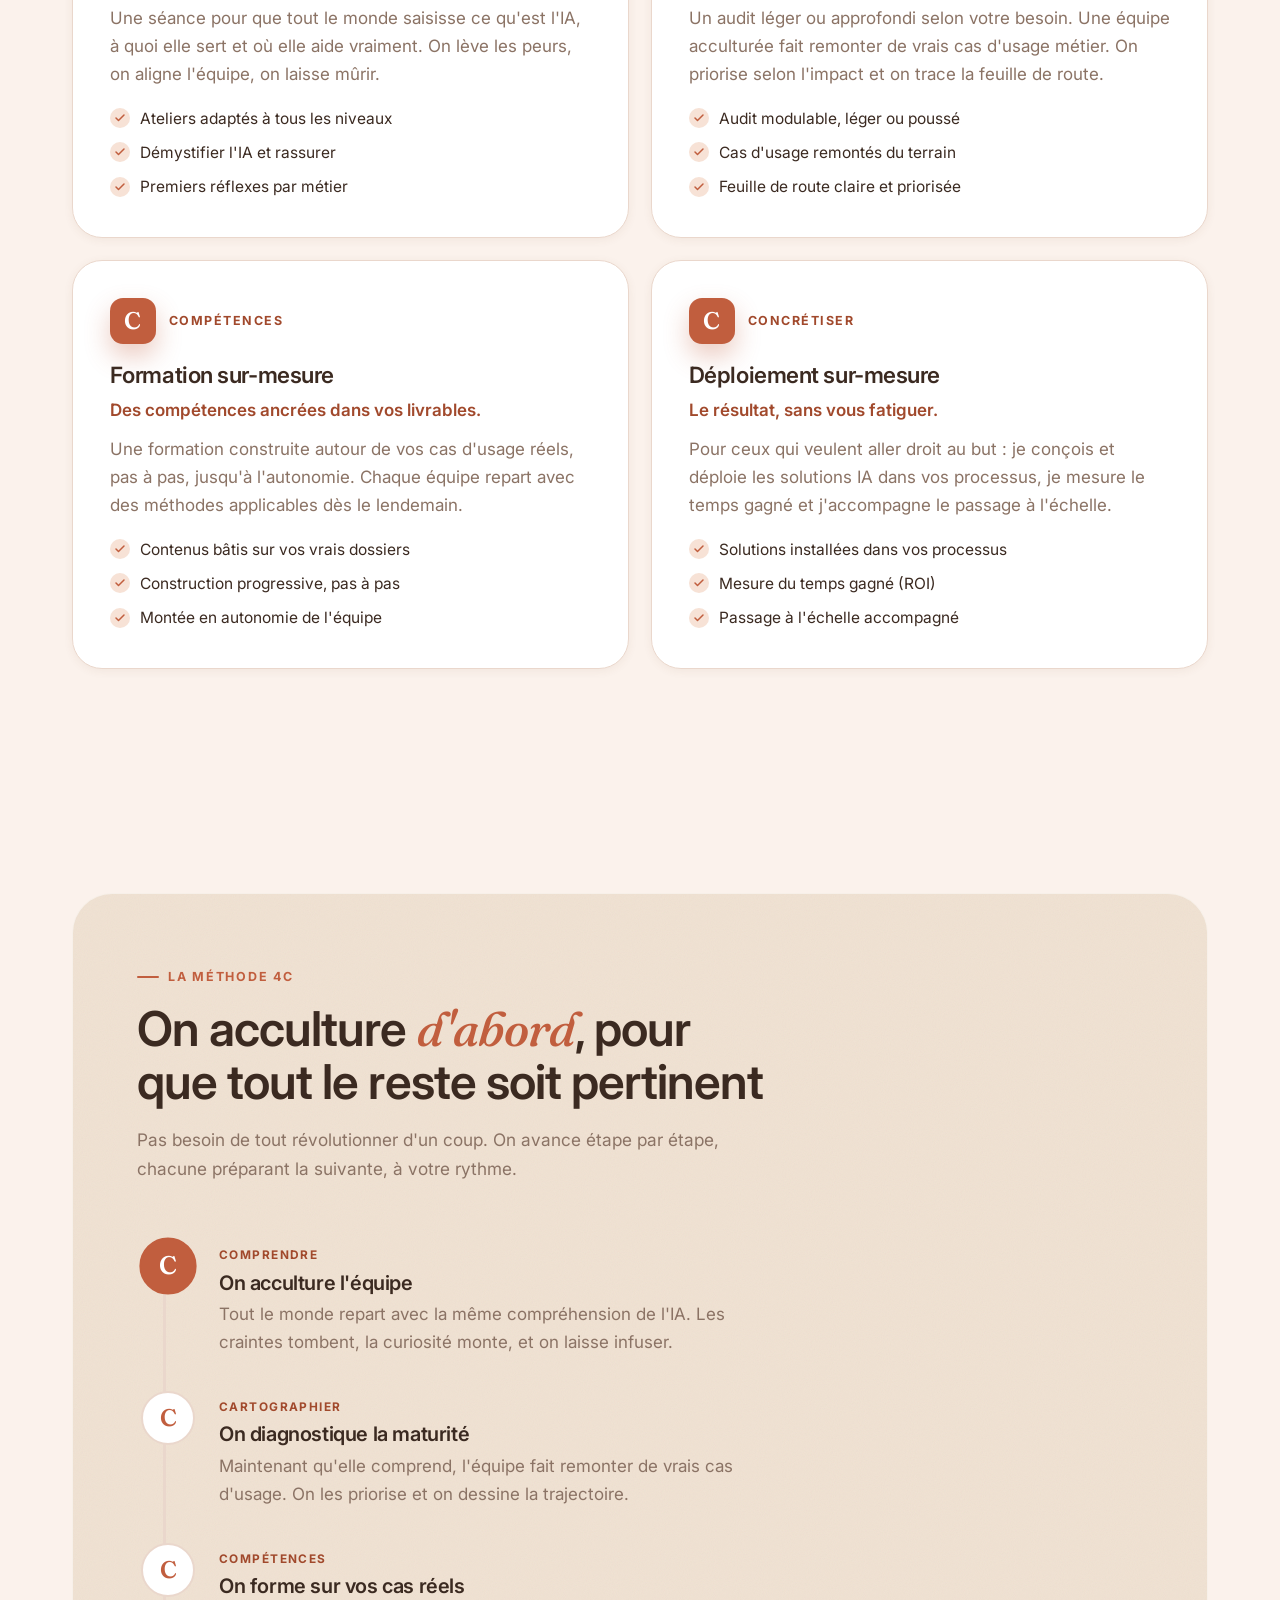
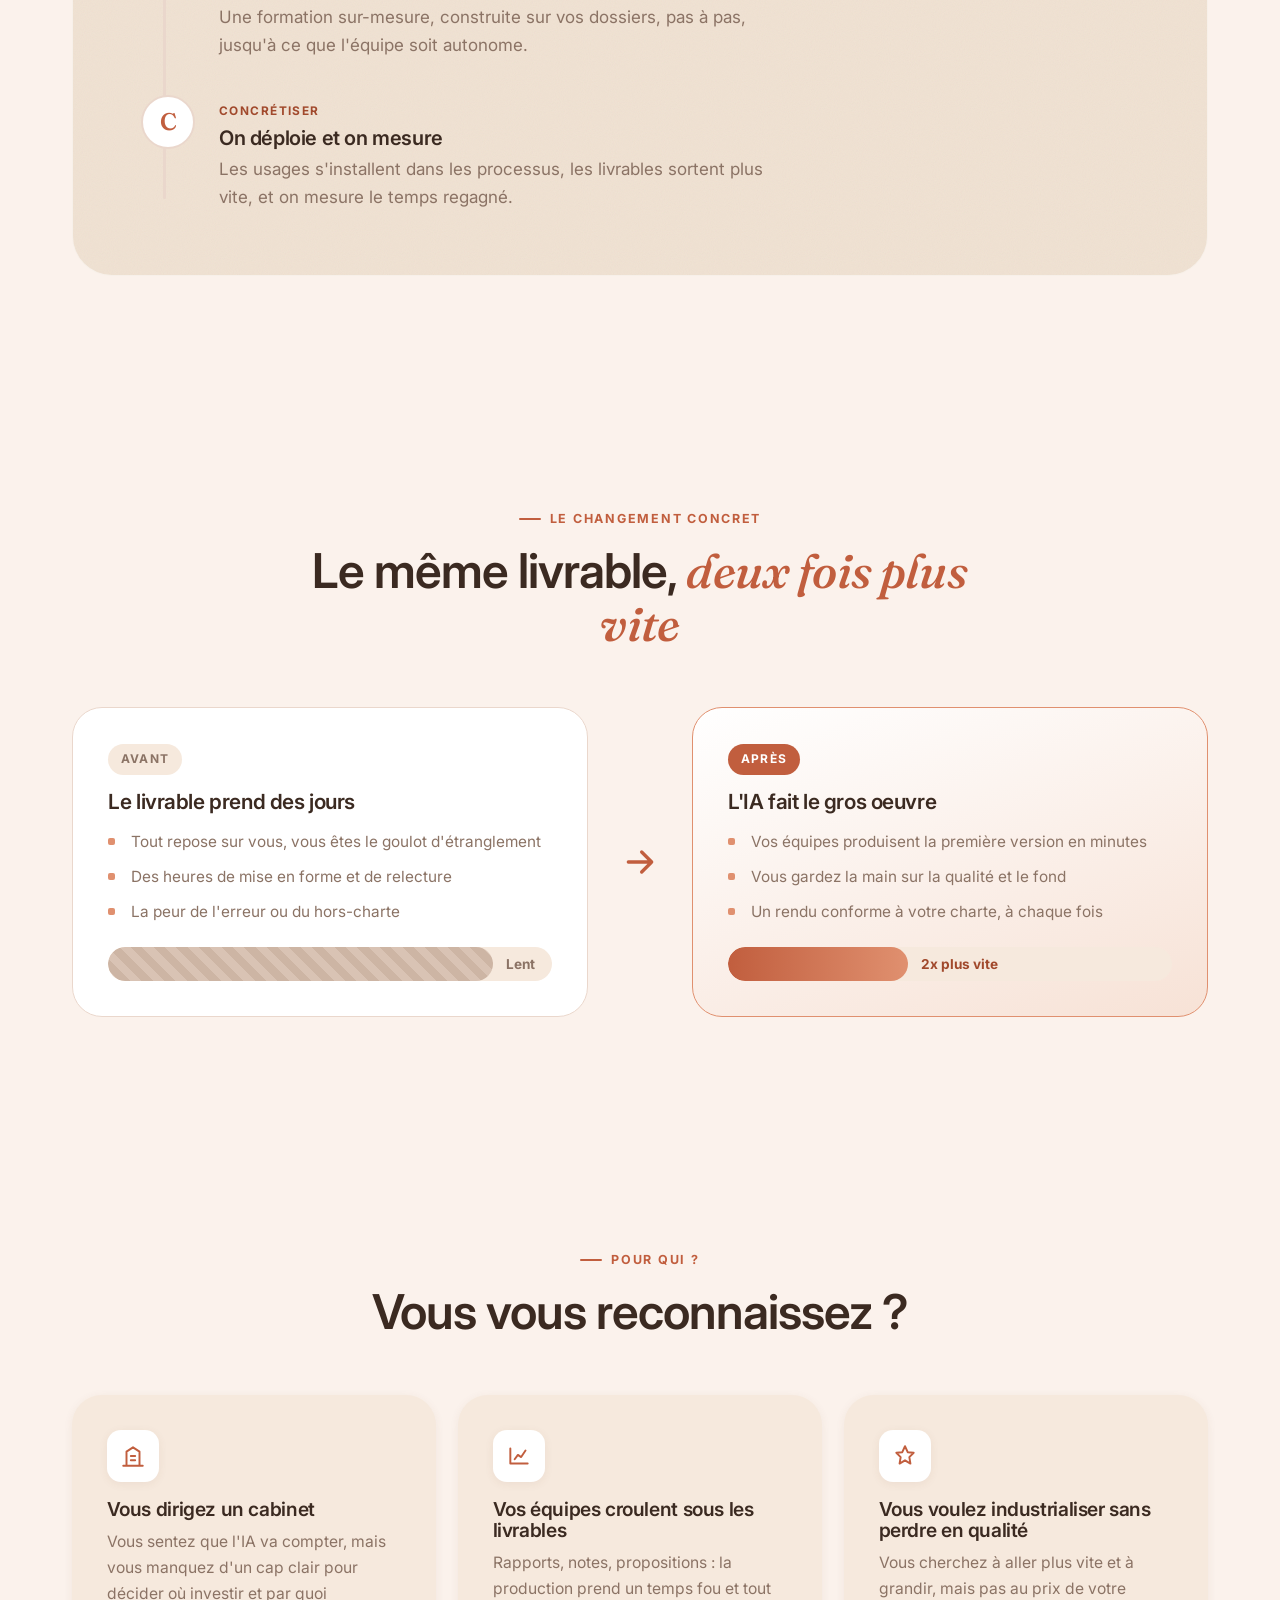
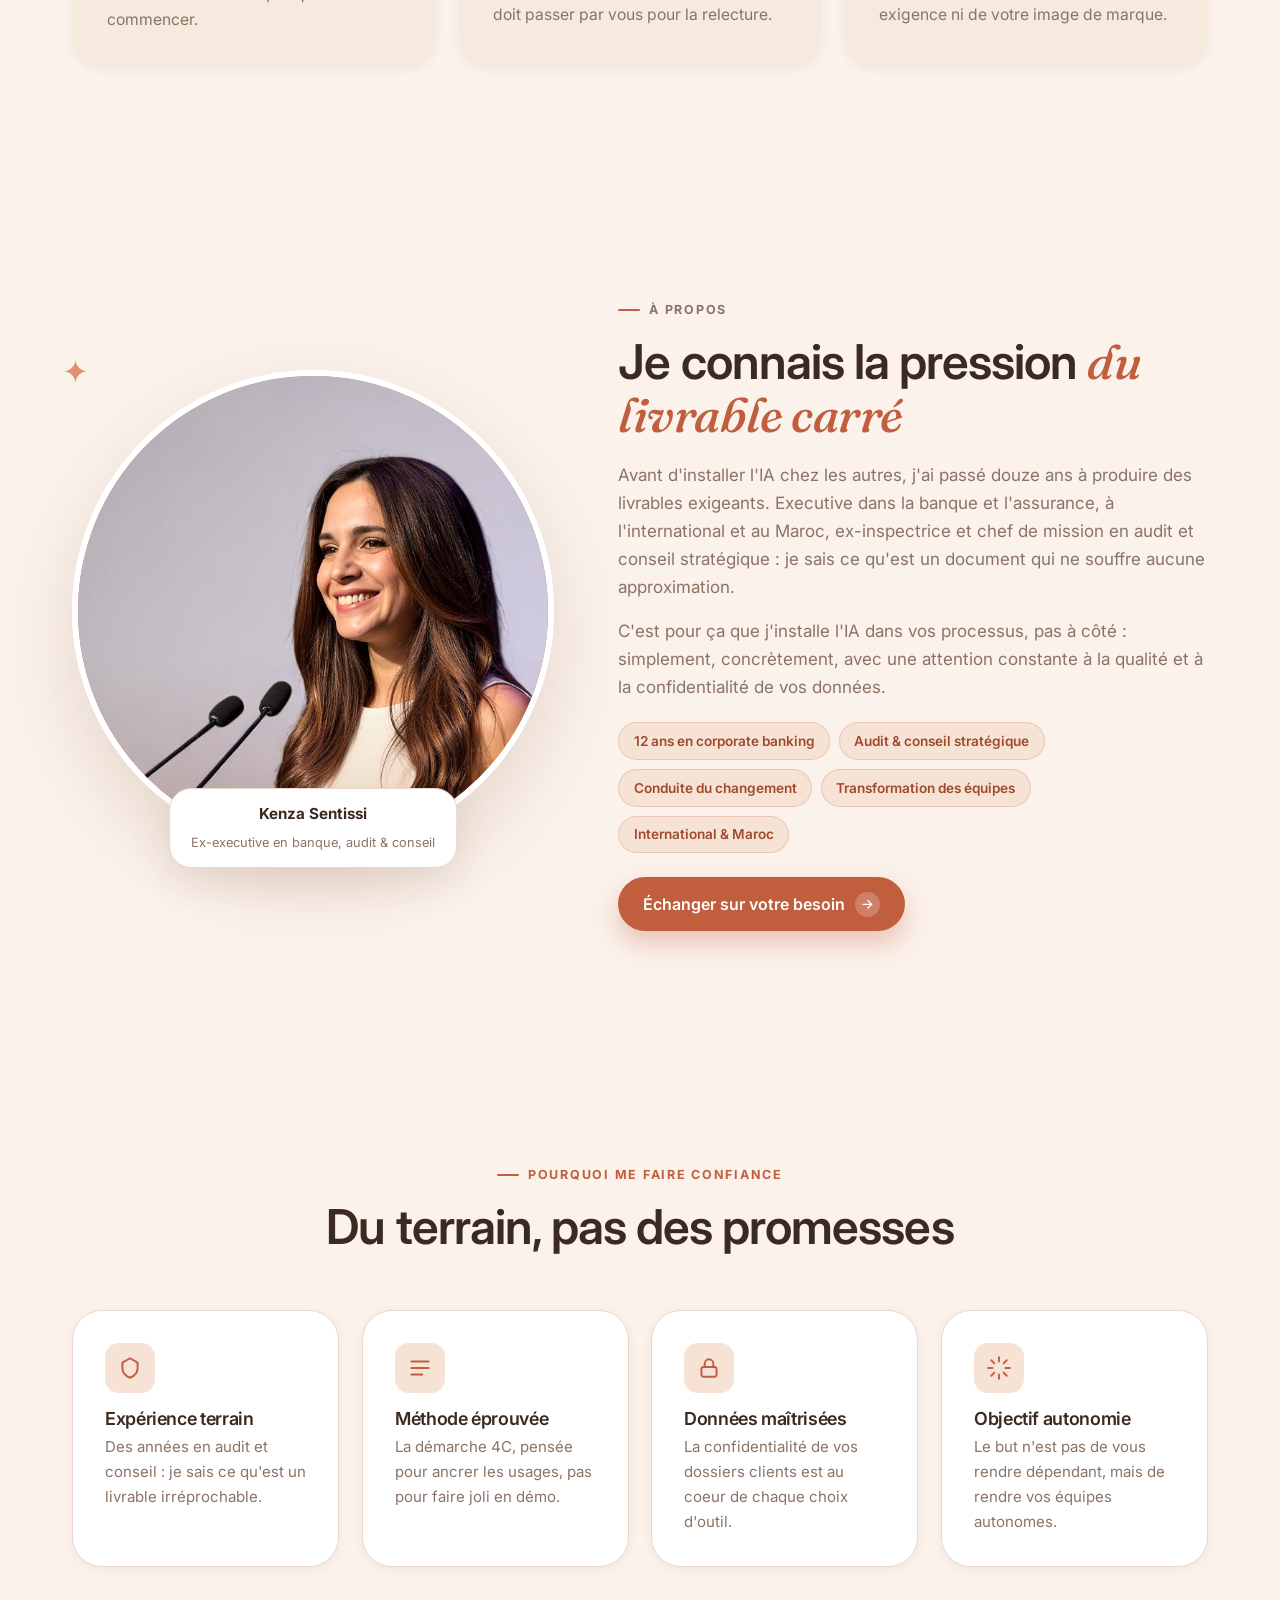
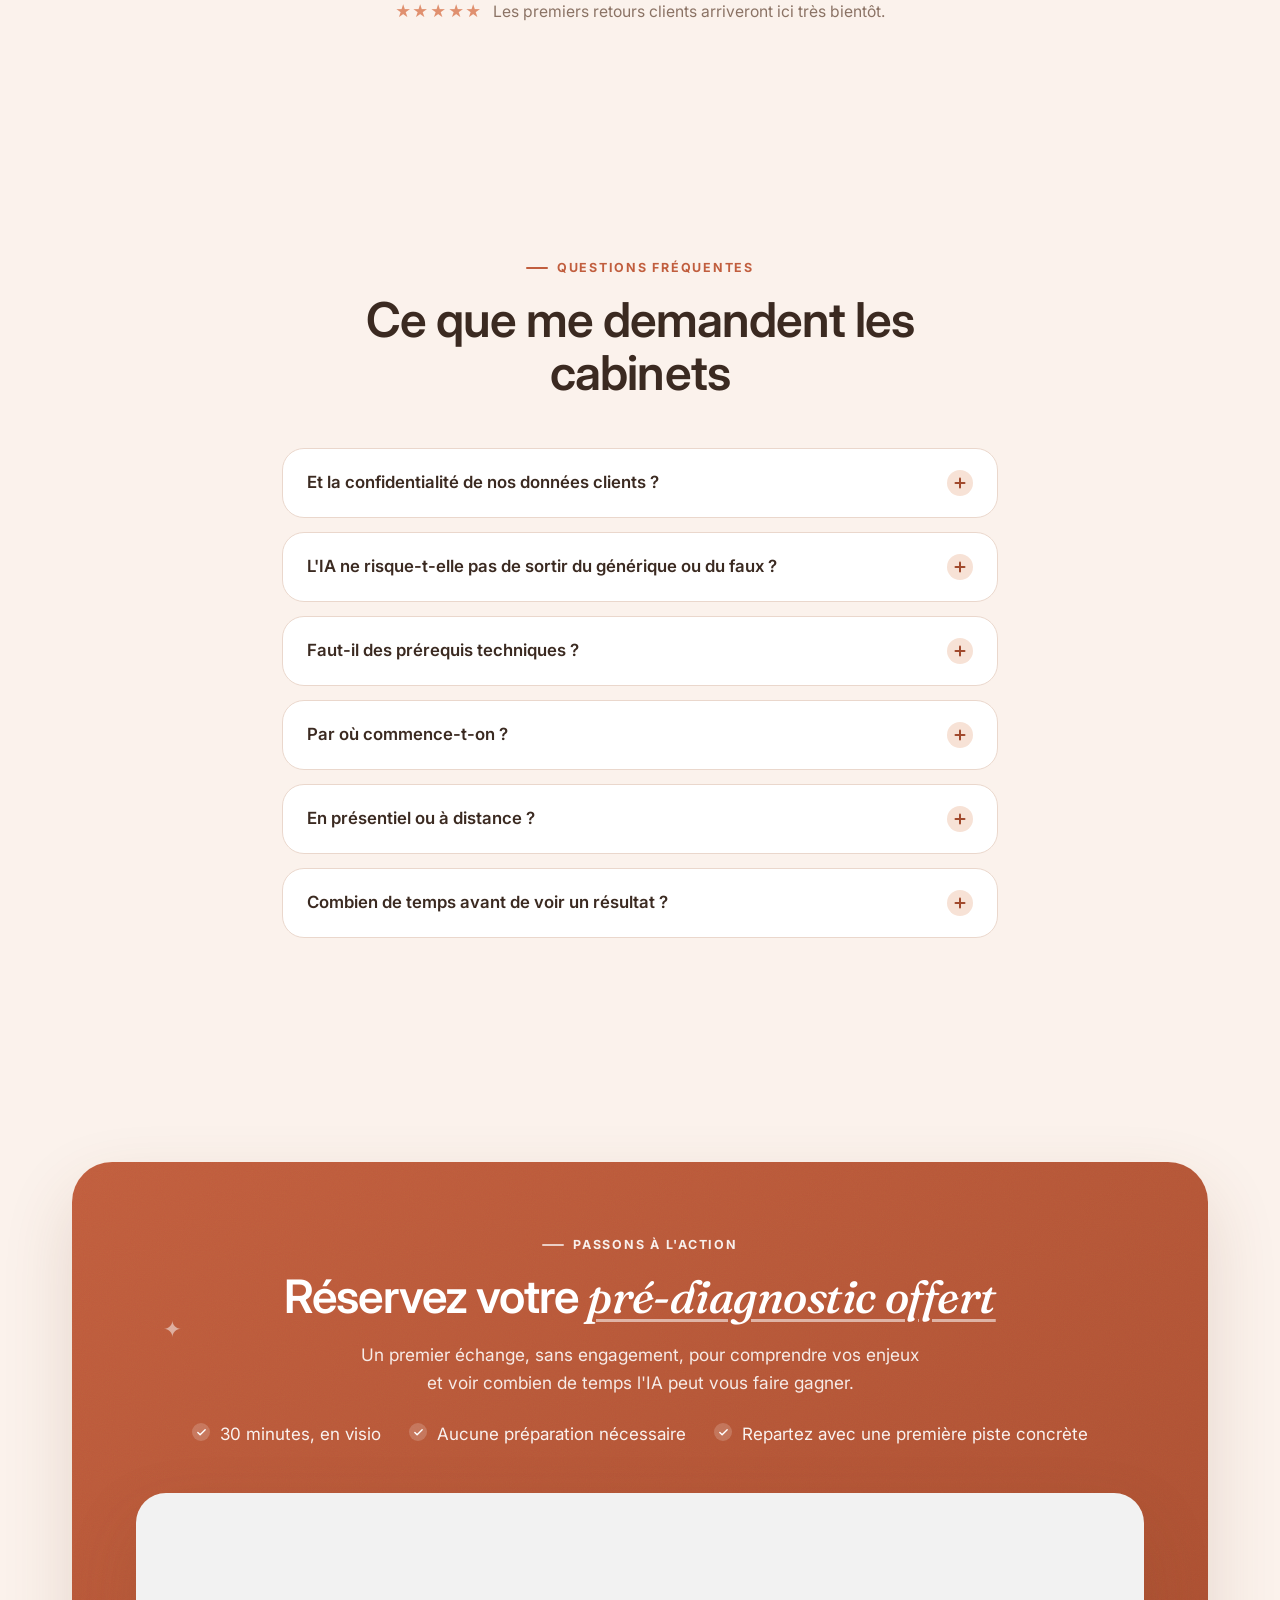
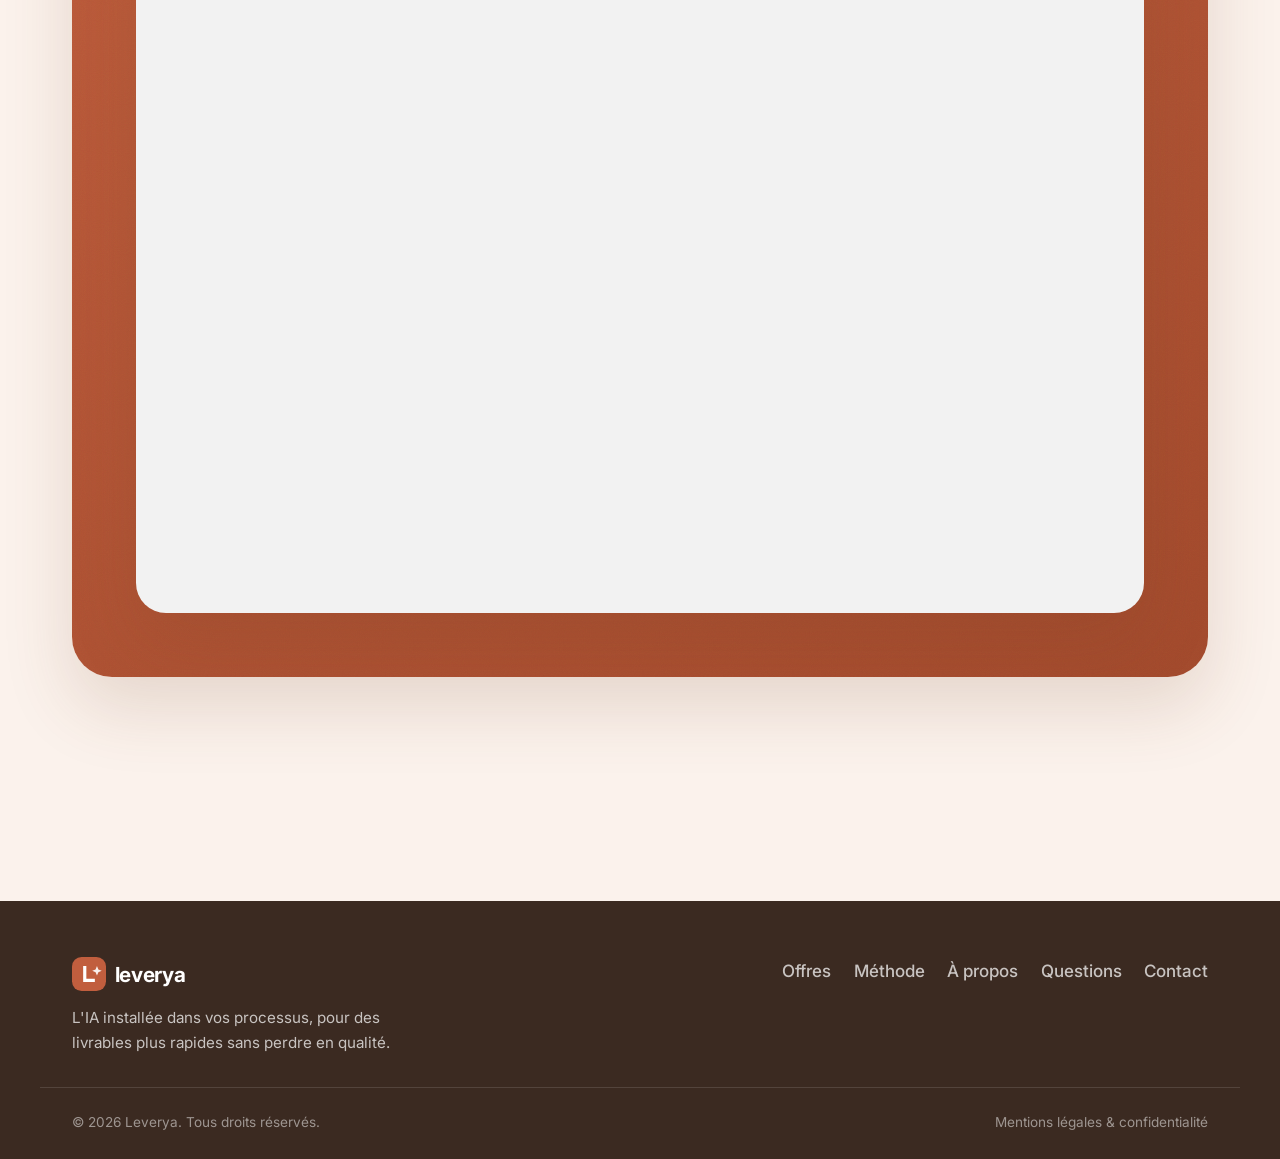
==== commit 9e929c90: "feat: section RDV repensée - texte centré au-dessus, Calendly pleine largeur Le panneau CTA passe en" ====
--- a/index.html
+++ b/index.html
@@ -578,20 +578,15 @@
                 </ul>
               </div>
 
-              <div class="booking-card" id="calendly">
-                <div class="booking-head">
-                  <span class="booking-dot"></span> Réservez votre créneau
-                </div>
-                <div class="calendly-embed">
-                  <iframe
-                    src="https://calendly.com/sentissi-kenza/30min?hide_gdpr_banner=1&background_color=fbf2ec&text_color=3b2a21&primary_color=c15e3e"
-                    width="100%"
-                    height="660"
-                    frameborder="0"
-                    title="Réserver un pré-diagnostic"
-                    loading="lazy"
-                  ></iframe>
-                </div>
+              <div class="calendly-embed" id="calendly">
+                <iframe
+                  src="https://calendly.com/sentissi-kenza/30min?hide_gdpr_banner=1&background_color=ffffff&text_color=3b2a21&primary_color=c15e3e"
+                  width="100%"
+                  height="720"
+                  frameborder="0"
+                  title="Réserver un pré-diagnostic"
+                  loading="lazy"
+                ></iframe>
               </div>
             </div>
           </div>
--- a/css/style.css
+++ b/css/style.css
@@ -1282,9 +1282,10 @@
   position: relative;
   z-index: 1;
   display: grid;
-  grid-template-columns: 1.1fr 0.9fr;
-  gap: clamp(2rem, 4vw, 3.5rem);
-  align-items: center;
+  grid-template-columns: 1fr;
+  justify-items: center;
+  gap: clamp(1.8rem, 3.5vw, 2.8rem);
+  text-align: center;
 }
 .cta-title {
   font-size: clamp(1.9rem, 3.6vw, 2.9rem);
@@ -1298,14 +1299,17 @@
 }
 .cta-lead {
   margin-top: 1.1rem;
+  margin-inline: auto;
   color: rgba(255, 255, 255, 0.88);
   font-size: 1.08rem;
-  max-width: 44ch;
+  max-width: 52ch;
 }
 .cta-points {
   list-style: none;
-  display: grid;
-  gap: 0.55rem;
+  display: flex;
+  flex-wrap: wrap;
+  justify-content: center;
+  gap: 0.6rem 1.8rem;
   margin-top: 1.4rem;
 }
 .cta-points li {
@@ -1337,37 +1341,18 @@
   left: 46%;
   font-size: 1rem;
 }
-.booking-card {
-  background: #fff;
-  color: var(--ink);
+.calendly-embed {
+  width: 100%;
   border-radius: var(--r-lg);
-  padding: 1.5rem 1.5rem 0.6rem;
+  overflow: hidden;
   box-shadow: var(--shadow-lg);
-}
-.calendly-embed {
-  border-radius: var(--r-md);
-  overflow: hidden;
-  margin-inline: -0.5rem;
+  background: #f2f2f2;
 }
 .calendly-embed iframe {
   display: block;
   border: 0;
-}
-.booking-head {
-  display: flex;
-  align-items: center;
-  gap: 0.5rem;
-  font-weight: 700;
-  font-size: 0.9rem;
-  color: var(--ink);
-  margin-bottom: 1rem;
-}
-.booking-dot {
-  width: 9px;
-  height: 9px;
-  border-radius: 50%;
-  background: #4f9a54;
-  box-shadow: 0 0 0 4px rgba(79, 154, 84, 0.18);
+  width: 100%;
+  height: 720px;
 }
 
 /* ============ 16. PIED DE PAGE ============ */
@@ -1535,9 +1520,6 @@
     max-width: 420px;
     margin-inline: auto;
   }
-  .cta-inner {
-    grid-template-columns: 1fr;
-  }
 }
 
 @media (max-width: 820px) {
